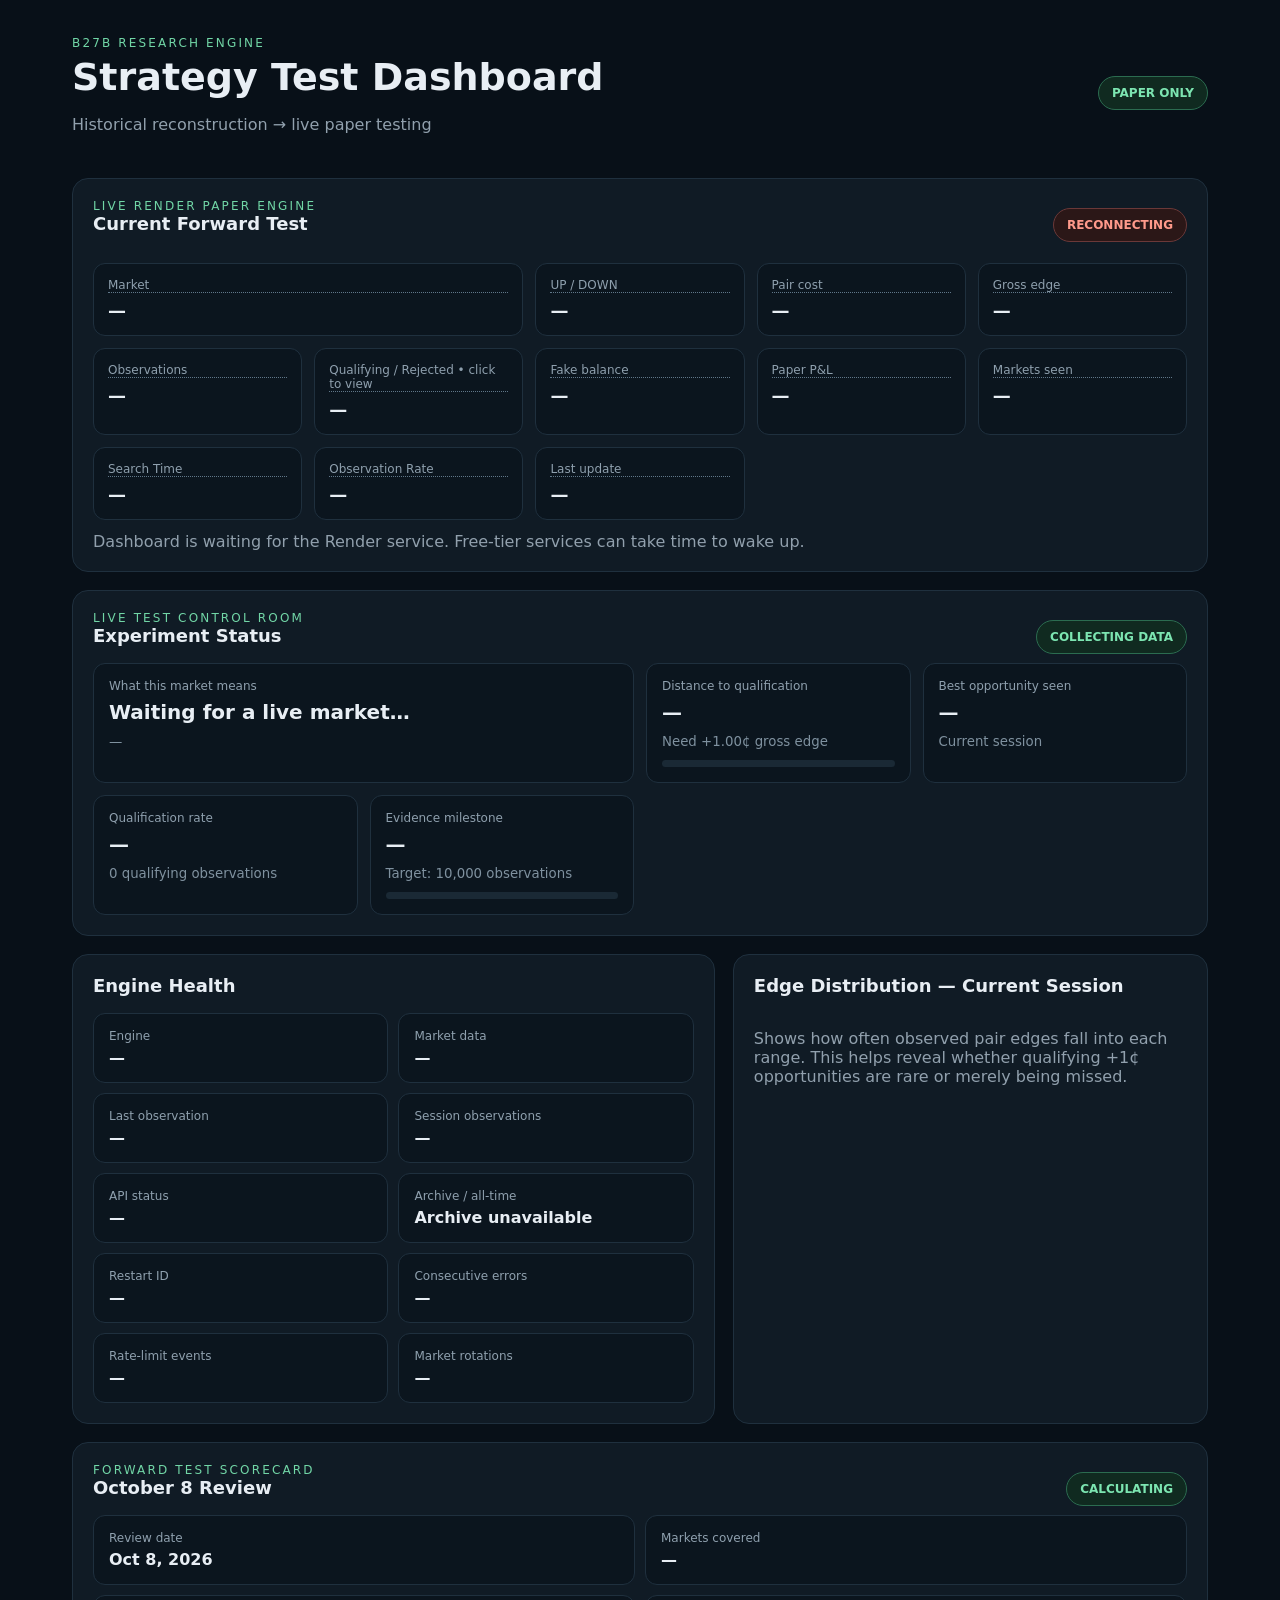
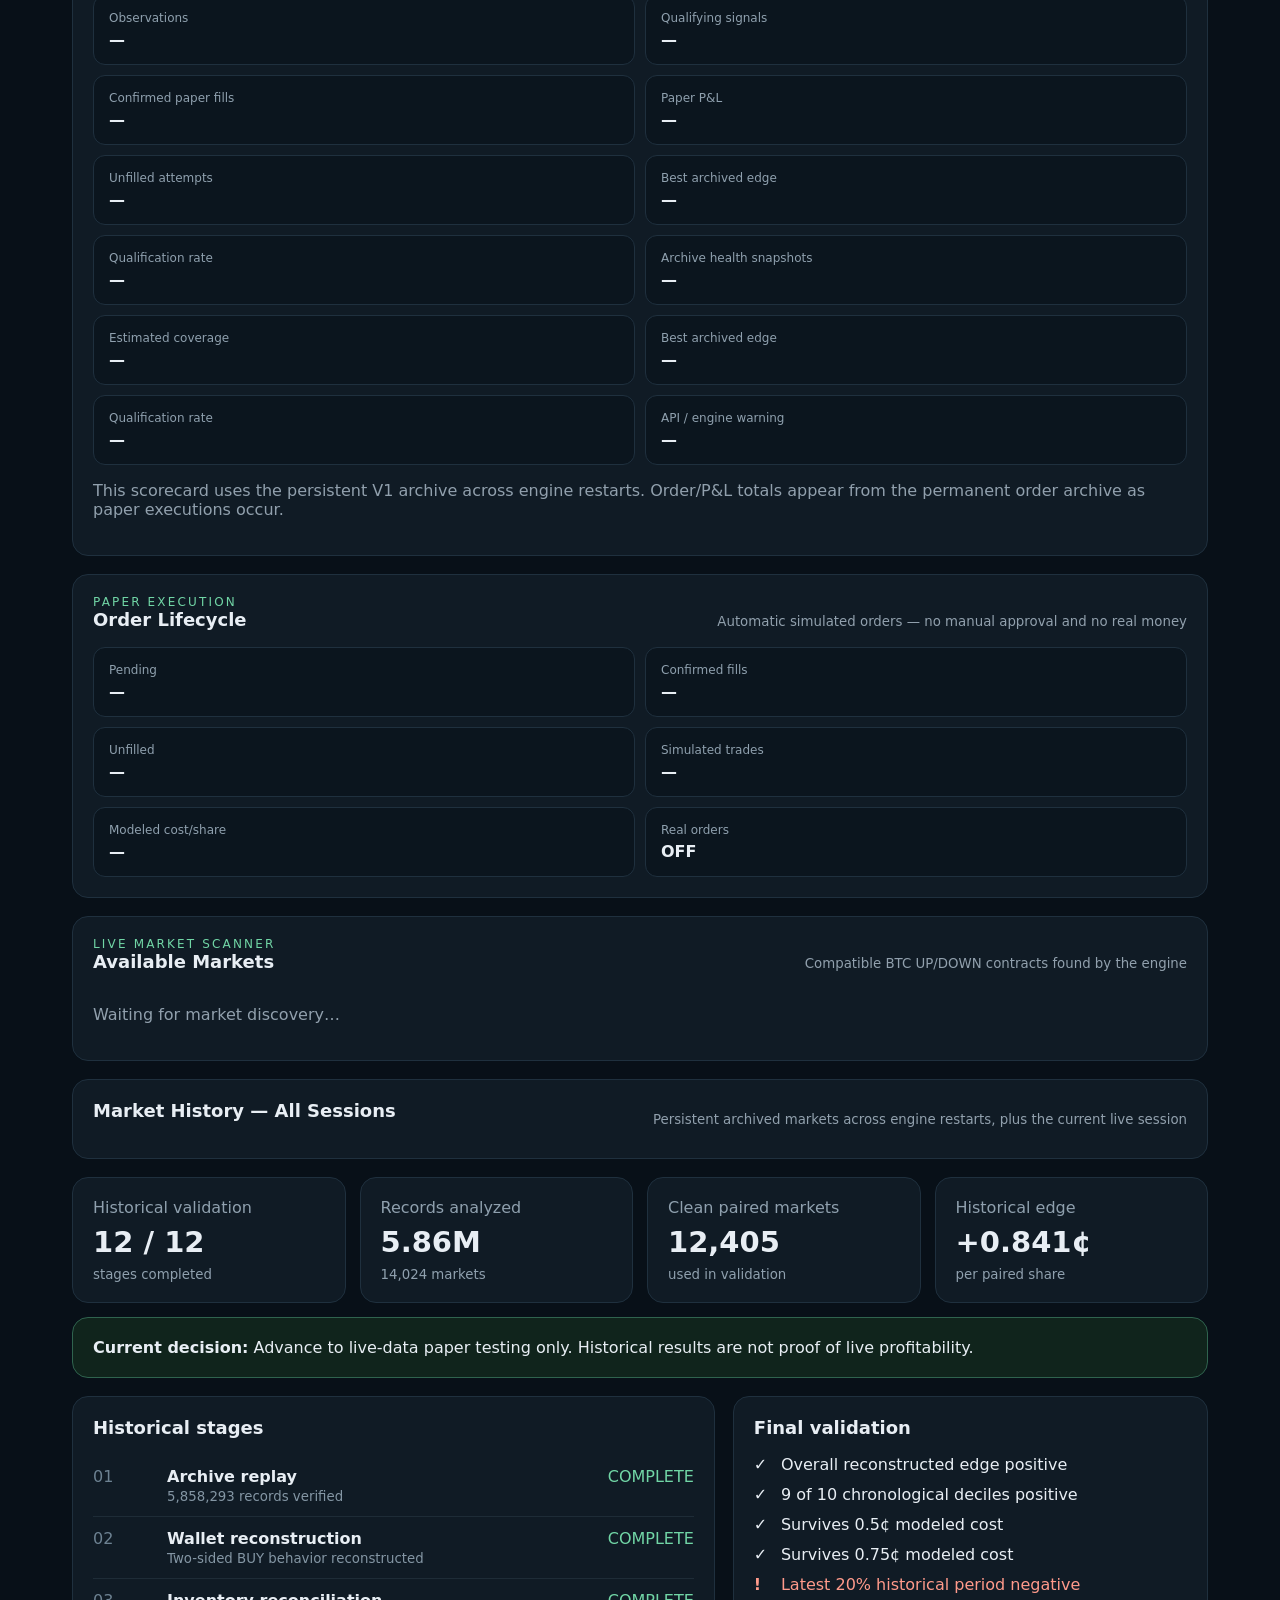
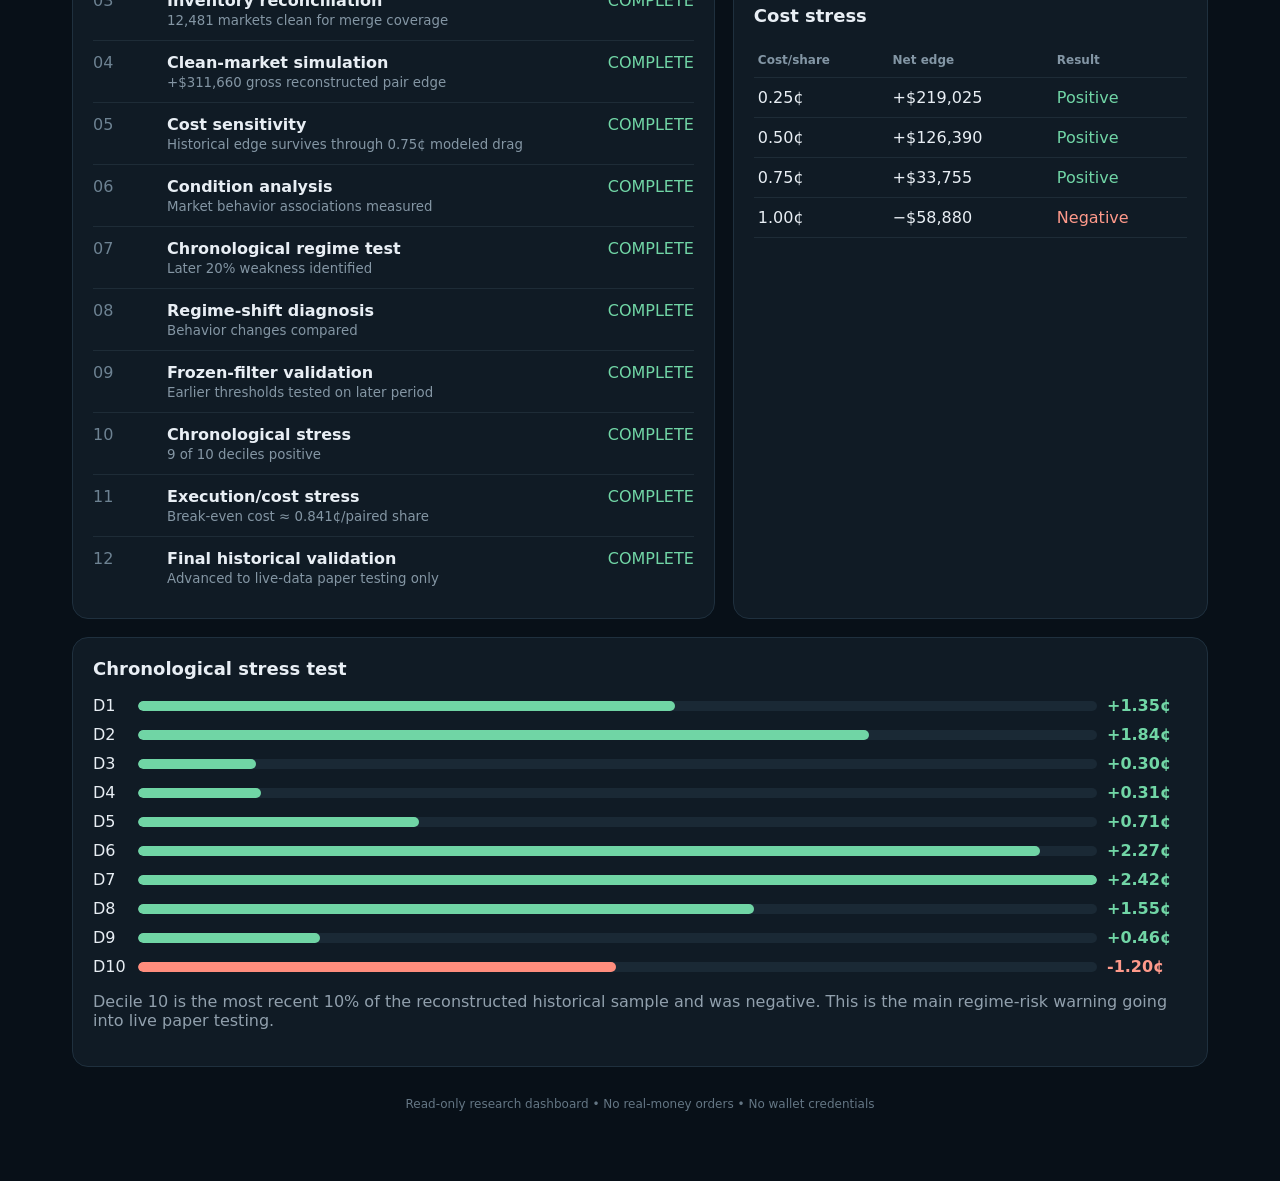
==== dashboard/index.html @ 8a28d9fd "Show persistent V1 review metrics" ====
<!doctype html><html><head><meta charset="utf-8"><meta name="viewport" content="width=device-width,initial-scale=1"><title>B27B Test Dashboard</title><link rel="stylesheet" href="style.css?v=20261001-0415"></head><body><main><header><div><div class="eyebrow">B27B RESEARCH ENGINE</div><h1>Strategy Test Dashboard</h1><p>Historical reconstruction → live paper testing</p></div><div class="pill">PAPER ONLY</div></header><section class="card live"><div class="livehead"><div><div class="eyebrow">LIVE RENDER PAPER ENGINE</div><h2>Current Forward Test</h2></div><div id="liveStatus" class="pill">CONNECTING</div></div><div class="livegrid"><div><span class="tiplabel" data-tip="The specific Bitcoin UP/DOWN prediction market the engine is testing right now.">Market</span><strong id="market">—</strong></div><div><span class="tiplabel" data-tip="The current quoted prices for the UP and DOWN sides. Together they help us measure whether buying both sides could offer an edge.">UP / DOWN</span><strong id="quotes">—</strong></div><div><span class="tiplabel" data-tip="What one UP share plus one DOWN share would cost at the observed quotes. A cost below $1.00 can indicate gross paired value before fees and execution costs.">Pair cost</span><strong id="pair">—</strong></div><div><span class="tiplabel" data-tip="The theoretical amount left between the observed pair cost and $1.00 before fees, slippage, fill risk, rebates, and other trading costs.">Gross edge</span><strong id="edge">—</strong></div><div><span class="tiplabel" data-tip="How many market snapshots the engine has evaluated during the current running session.">Observations</span><strong id="obs">—</strong></div><div class="clickmetric" id="decisionButton" tabindex="0"><span class="tiplabel" data-tip="Qualifying means the observed gross pair edge met our current +1¢ threshold. Rejected means it did not. Click here to inspect individual decisions.">Qualifying / Rejected • click to view</span><strong id="decisions">—</strong></div><div><span class="tiplabel" data-tip="The simulated cash available to the paper-trading engine. This is not real money.">Fake balance</span><strong id="cash">—</strong></div><div><span class="tiplabel" data-tip="Simulated realized profit or loss from paper trades. This uses the current two-step paper execution model and modeled costs. It is simulated money, not real trading profit.">Paper P&L</span><strong id="pnl">—</strong></div><div><span class="tiplabel" data-tip="How many different BTC UP/DOWN markets the current engine session has observed.">Markets seen</span><strong id="marketsSeen">—</strong></div><div><span class="tiplabel" data-tip="How long the current Render paper-engine session has been continuously searching markets. This resets if the service restarts.">Search Time</span><strong id="runtime">—</strong></div><div><span class="tiplabel" data-tip="The actual average number of market observations collected per minute during the current engine session.">Observation Rate</span><strong id="rate">—</strong></div><div><span class="tiplabel" data-tip="The most recent time the dashboard received a market observation from the Render engine.">Last update</span><strong id="updated">—</strong></div></div><div id="liveNote" class="muted">Connecting to live paper observer…</div><div id="decisionPanel" class="decisionpanel" hidden><div class="panelhead"><h2>Observation Decisions</h2><button id="closeDecisions">Close</button></div><div class="tabs"><button data-filter="all" class="active">All</button><button data-filter="qualifying">Qualifying</button><button data-filter="rejected">Rejected</button></div><div id="decisionRows"></div></div></section><section class="card controlroom">
<div class="livehead"><div><div class="eyebrow">LIVE TEST CONTROL ROOM</div><h2>Experiment Status</h2></div><div id="experimentState" class="pill">COLLECTING DATA</div></div>
<div class="controlgrid">
<div class="wide"><span>What this market means</span><strong id="marketMeaning">Waiting for a live market…</strong><small id="marketSlug">—</small></div>
<div><span>Distance to qualification</span><strong id="distance">—</strong><small id="distanceDetail">Need +1.00¢ gross edge</small><div class="meter"><i id="distanceBar"></i></div></div>
<div><span>Best opportunity seen</span><strong id="bestOpportunity">—</strong><small id="bestOpportunityDetail">Current session</small></div>
<div><span>Qualification rate</span><strong id="qualRate">—</strong><small id="qualRateDetail">0 qualifying observations</small></div>
<div><span>Evidence milestone</span><strong id="milestone">—</strong><small id="milestoneDetail">Target: 10,000 observations</small><div class="meter"><i id="milestoneBar"></i></div></div>
</div></section>
<div class="grid controlsplit"><section class="card"><h2>Engine Health</h2><div class="healthgrid"><p><span>Engine</span><b id="healthEngine">—</b></p><p><span>Market data</span><b id="healthData">—</b></p><p><span>Last observation</span><b id="healthLast">—</b></p><p><span>Session observations</span><b id="sessionObs">—</b></p><p><span>API status</span><b id="healthApi">—</b></p><p><span>Archive / all-time</span><b id="archiveHealth">Session data</b></p><p><span>Restart ID</span><b id="healthRestart">—</b></p><p><span>Consecutive errors</span><b id="healthErrors">—</b></p><p><span>Rate-limit events</span><b id="healthRateLimits">—</b></p><p><span>Market rotations</span><b id="healthRotations">—</b></p></div></section>
<section class="card"><h2>Edge Distribution — Current Session</h2><div id="edgeDistribution" class="edgebins"></div><p class="muted">Shows how often observed pair edges fall into each range. This helps reveal whether qualifying +1¢ opportunities are rare or merely being missed.</p></section></div>
<section class="card"><div class="livehead"><div><div class="eyebrow">FORWARD TEST SCORECARD</div><h2>October 8 Review</h2></div><div id="reviewCountdown" class="pill">CALCULATING</div></div><div class="healthgrid"><p><span>Review date</span><b>Oct 8, 2026</b></p><p><span>Markets covered</span><b id="reviewMarkets">—</b></p><p><span>Observations</span><b id="reviewObs">—</b></p><p><span>Qualifying signals</span><b id="reviewSignals">—</b></p><p><span>Confirmed paper fills</span><b id="reviewFills">—</b></p><p><span>Paper P&amp;L</span><b id="reviewPnl">—</b></p><p><span>Unfilled attempts</span><b id="reviewUnfilled">—</b></p><p><span>Best archived edge</span><b id="reviewBestEdge">—</b></p><p><span>Qualification rate</span><b id="reviewQualRate">—</b></p><p><span>Archive health snapshots</span><b id="reviewHealthSnapshots">—</b></p><p><span>Estimated coverage</span><b id="reviewCoverage">—</b></p><p><span>Best archived edge</span><b id="reviewBestEdge">—</b></p><p><span>Qualification rate</span><b id="reviewQualRate">—</b></p><p><span>API / engine warning</span><b id="reviewHealth">—</b></p></div><p class="muted">This scorecard uses the persistent V1 archive across engine restarts. Order/P&L totals appear from the permanent order archive as paper executions occur.</p></section><section class="card"><div class="livehead"><div><div class="eyebrow">PAPER EXECUTION</div><h2>Order Lifecycle</h2></div><small class="muted">Automatic simulated orders — no manual approval and no real money</small></div><div class="healthgrid"><p><span>Pending</span><b id="pendingOrders">—</b></p><p><span>Confirmed fills</span><b id="confirmedOrders">—</b></p><p><span>Unfilled</span><b id="unfilledOrders">—</b></p><p><span>Simulated trades</span><b id="simTrades">—</b></p><p><span>Modeled cost/share</span><b id="modeledCost">—</b></p><p><span>Real orders</span><b id="realOrderState">OFF</b></p></div></section><section class="card"><div class="livehead"><div><div class="eyebrow">LIVE MARKET SCANNER</div><h2>Available Markets</h2></div><small class="muted">Compatible BTC UP/DOWN contracts found by the engine</small></div><div id="availableMarkets"><p class="muted">Waiting for market discovery…</p></div></section><section class="card"><div class="livehead"><h2>Market History — All Sessions</h2><small class="muted">Persistent archived markets across engine restarts, plus the current live session</small></div><div id="marketHistory"></div></section><section class="hero"><div><span>Historical validation</span><strong>12 / 12</strong><small>stages completed</small></div><div><span>Records analyzed</span><strong>5.86M</strong><small>14,024 markets</small></div><div><span>Clean paired markets</span><strong>12,405</strong><small>used in validation</small></div><div><span>Historical edge</span><strong>+0.841¢</strong><small>per paired share</small></div></section><section class="notice"><b>Current decision:</b> Advance to live-data paper testing only. Historical results are not proof of live profitability.</section><div class="grid"><section class="card"><h2>Historical stages</h2><div id="stages"></div></section><section class="card"><h2>Final validation</h2><div class="checks"><p><b>✓</b> Overall reconstructed edge positive</p><p><b>✓</b> 9 of 10 chronological deciles positive</p><p><b>✓</b> Survives 0.5¢ modeled cost</p><p><b>✓</b> Survives 0.75¢ modeled cost</p><p class="warn"><b>!</b> Latest 20% historical period negative</p></div><h2>Cost stress</h2><table><tr><th>Cost/share</th><th>Net edge</th><th>Result</th></tr><tr><td>0.25¢</td><td>+$219,025</td><td class="good">Positive</td></tr><tr><td>0.50¢</td><td>+$126,390</td><td class="good">Positive</td></tr><tr><td>0.75¢</td><td>+$33,755</td><td class="good">Positive</td></tr><tr><td>1.00¢</td><td>−$58,880</td><td class="bad">Negative</td></tr></table></section></div><section class="card"><h2>Chronological stress test</h2><div id="bars"></div><p class="muted">Decile 10 is the most recent 10% of the reconstructed historical sample and was negative. This is the main regime-risk warning going into live paper testing.</p></section><footer>Read-only research dashboard • No real-money orders • No wallet credentials</footer></main><script src="app.js?v=20261001-persist-safe1"></script></body></html>
---- dashboard/style.css ----
*{box-sizing:border-box}body{margin:0;background:#081018;color:#e8eef4;font-family:Inter,ui-sans-serif,system-ui,-apple-system,sans-serif}main{max-width:1180px;margin:auto;padding:36px 22px 70px}header{display:flex;justify-content:space-between;align-items:center;margin-bottom:28px}h1{font-size:38px;margin:5px 0}header p,.muted{color:#91a0ad}.eyebrow{font-size:12px;letter-spacing:.18em;color:#71d6a6}.pill{border:1px solid #2b6c50;background:#102a20;color:#7ce5b1;padding:9px 13px;border-radius:99px;font-size:12px;font-weight:700}.hero{display:grid;grid-template-columns:repeat(4,1fr);gap:14px}.hero div,.card,.notice{background:#101b25;border:1px solid #1f303e;border-radius:16px;padding:20px}.hero span,.hero small{display:block;color:#8fa0ae}.hero strong{display:block;font-size:29px;margin:8px 0}.notice{margin:14px 0 18px;border-color:#2f634e;background:#10241c}.grid{display:grid;grid-template-columns:1.15fr .85fr;gap:18px}.card{margin-bottom:18px}h2{font-size:18px;margin:0 0 17px}.stage{display:grid;grid-template-columns:62px 1fr auto;gap:12px;padding:12px 0;border-bottom:1px solid #1e2c37}.stage:last-child{border:0}.stage .n{color:#6d8292}.stage small{display:block;color:#8496a4;margin-top:3px}.done,.good{color:#71d6a6}.bad,.warn{color:#ff9a8b}.checks p{margin:11px 0}.checks b{display:inline-block;width:22px}table{width:100%;border-collapse:collapse}td,th{text-align:left;padding:10px 4px;border-bottom:1px solid #1e2c37}th{color:#8396a5;font-size:12px}.barrow{display:grid;grid-template-columns:35px 1fr 80px;align-items:center;gap:10px;margin:10px 0}.track{height:10px;background:#1a2935;border-radius:20px;overflow:hidden}.fill{height:100%;background:#70d5a5;border-radius:20px}.fill.neg{background:#ff8d7d}footer{text-align:center;color:#647684;font-size:12px;padding-top:12px}@media(max-width:800px){.hero{grid-template-columns:1fr 1fr}.grid{grid-template-columns:1fr}h1{font-size:29px}}
.live{margin-bottom:18px}.livehead{display:flex;justify-content:space-between;align-items:center}.livegrid{display:grid;grid-template-columns:repeat(5,1fr);gap:12px;margin:12px 0}.livegrid div{background:#0b151e;border:1px solid #1f303e;border-radius:12px;padding:14px}.livegrid span{display:block;color:#8fa0ae;font-size:12px}.livegrid strong{display:block;margin-top:7px;font-size:18px;word-break:break-word}.livegrid div:first-child{grid-column:span 2}.live .pill.off{border-color:#6a3838;background:#2b1717;color:#ff9a8b}@media(max-width:900px){.livegrid{grid-template-columns:1fr 1fr}.livegrid div:first-child{grid-column:span 2}}
.clickmetric{cursor:pointer}.clickmetric:hover{border-color:#71d6a6}.decisionpanel{margin-top:18px;border-top:1px solid #1f303e;padding-top:18px}.panelhead{display:flex;justify-content:space-between;align-items:center}.panelhead button,.tabs button{background:#14232f;color:#dbe6ee;border:1px solid #2a3d4c;border-radius:8px;padding:8px 12px;cursor:pointer}.tabs{display:flex;gap:8px;margin-bottom:12px}.tabs button.active{border-color:#71d6a6;color:#71d6a6}.decisionrow{display:grid;grid-template-columns:90px 1.4fr repeat(5,.7fr) 1.4fr;gap:8px;padding:10px 4px;border-bottom:1px solid #1e2c37;font-size:12px;align-items:center}.decisionrow .q{color:#71d6a6}.decisionrow .r{color:#ff9a8b}@media(max-width:900px){.decisionrow{grid-template-columns:1fr 1fr}.decisionrow .slug{grid-column:span 2}}
.tiplabel{position:relative;cursor:help;border-bottom:1px dotted #607789}.tipbox{position:fixed;z-index:9999;max-width:320px;background:#071018;border:1px solid #365064;border-radius:10px;padding:11px 13px;color:#e8eef4;font-size:12px;line-height:1.45;box-shadow:0 12px 35px rgba(0,0,0,.4);pointer-events:none}.tipbox b{color:#71d6a6;display:block;margin-bottom:4px}.controlgrid{display:grid;grid-template-columns:repeat(4,1fr);gap:12px}.controlgrid>div,.healthgrid p{background:#0b151e;border:1px solid #1f303e;border-radius:12px;padding:15px}.controlgrid .wide{grid-column:span 2}.controlgrid span,.healthgrid span{display:block;color:#8fa0ae;font-size:12px}.controlgrid strong{display:block;font-size:20px;margin:7px 0}.controlgrid small{color:#7f919f}.meter{height:7px;background:#1a2935;border-radius:20px;overflow:hidden;margin-top:10px}.meter i{display:block;height:100%;width:0;background:#70d5a5;border-radius:20px}.healthgrid{display:grid;grid-template-columns:1fr 1fr;gap:10px}.healthgrid p{margin:0}.healthgrid b{display:block;margin-top:5px}.edgebins{display:grid;gap:8px}.edgebin{display:grid;grid-template-columns:85px 1fr 42px;gap:8px;align-items:center;font-size:12px}.edgebar{height:9px;background:#1a2935;border-radius:20px;overflow:hidden}.edgebar i{display:block;height:100%;background:#70d5a5;border-radius:20px}.historyrow{display:grid;grid-template-columns:1.5fr .65fr .65fr .65fr;gap:10px;padding:11px 4px;border-bottom:1px solid #1e2c37}.decisionwhy{line-height:1.35;color:#b7c5cf}@media(max-width:900px){.controlgrid{grid-template-columns:1fr 1fr}.controlgrid .wide{grid-column:span 2}.historyrow{grid-template-columns:1fr 1fr}}
.historysession{border-top:1px solid rgba(255,255,255,.08)}.historysession summary{cursor:pointer;list-style:none}.historysession summary::-webkit-details-marker{display:none}.historysession[open] summary{background:rgba(255,255,255,.025)}.sessiondetail{display:grid;grid-template-columns:repeat(auto-fit,minmax(150px,1fr));gap:10px;padding:12px 16px 16px;font-size:.82rem;color:#aeb7c4}.sessiondetail span{padding:8px 10px;border:1px solid rgba(255,255,255,.07);border-radius:8px}
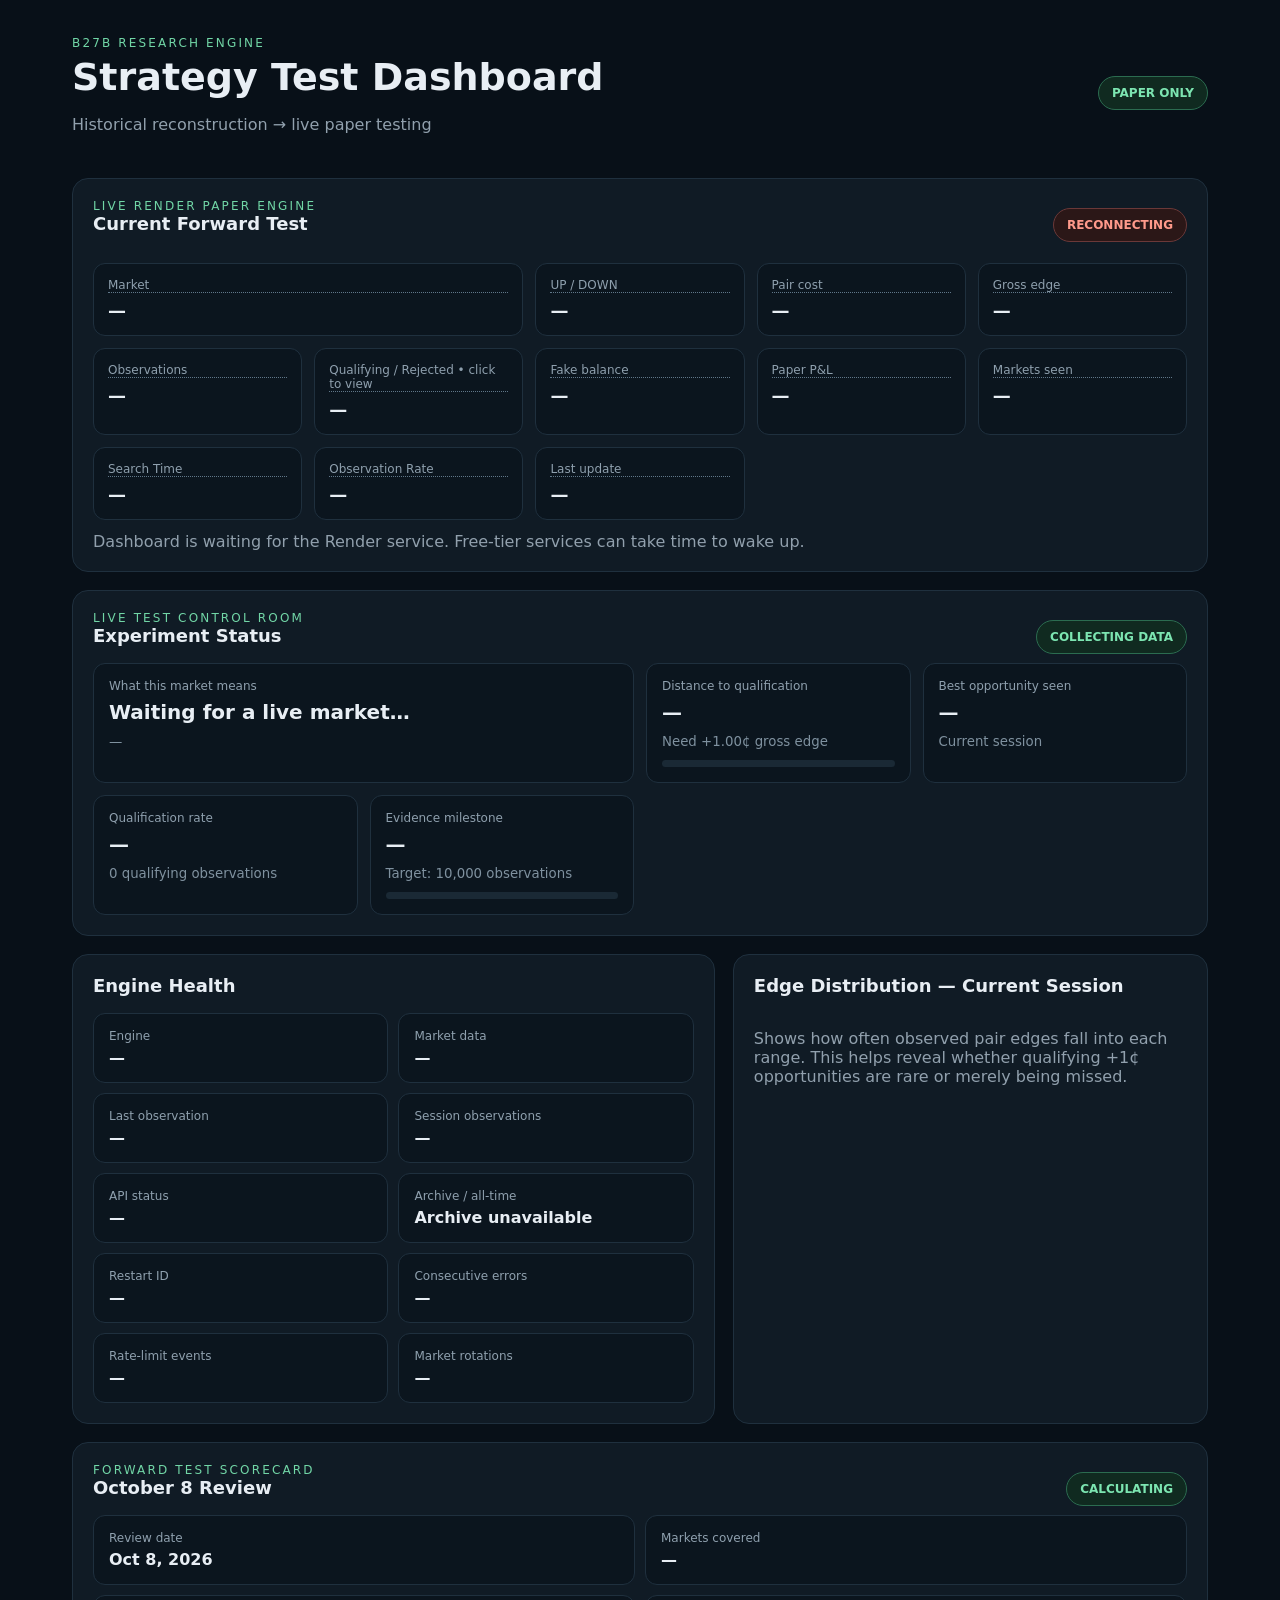
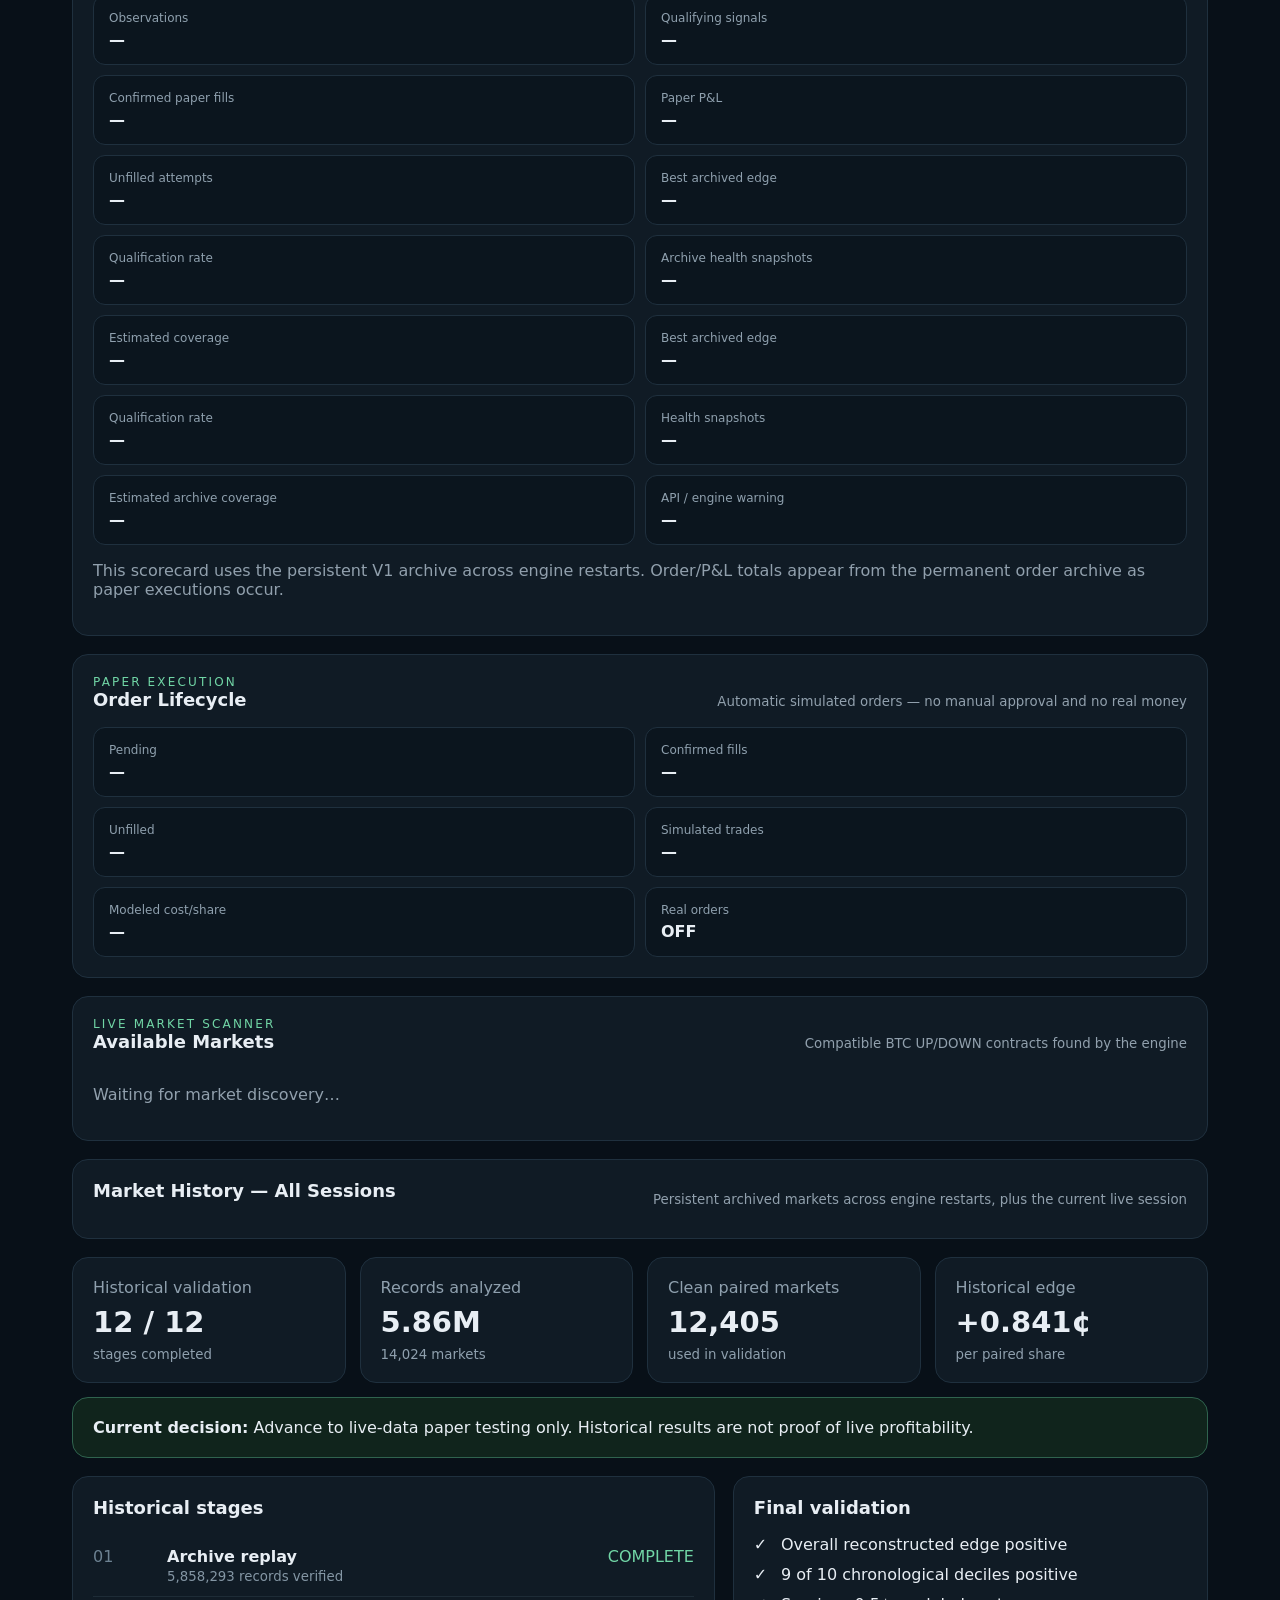
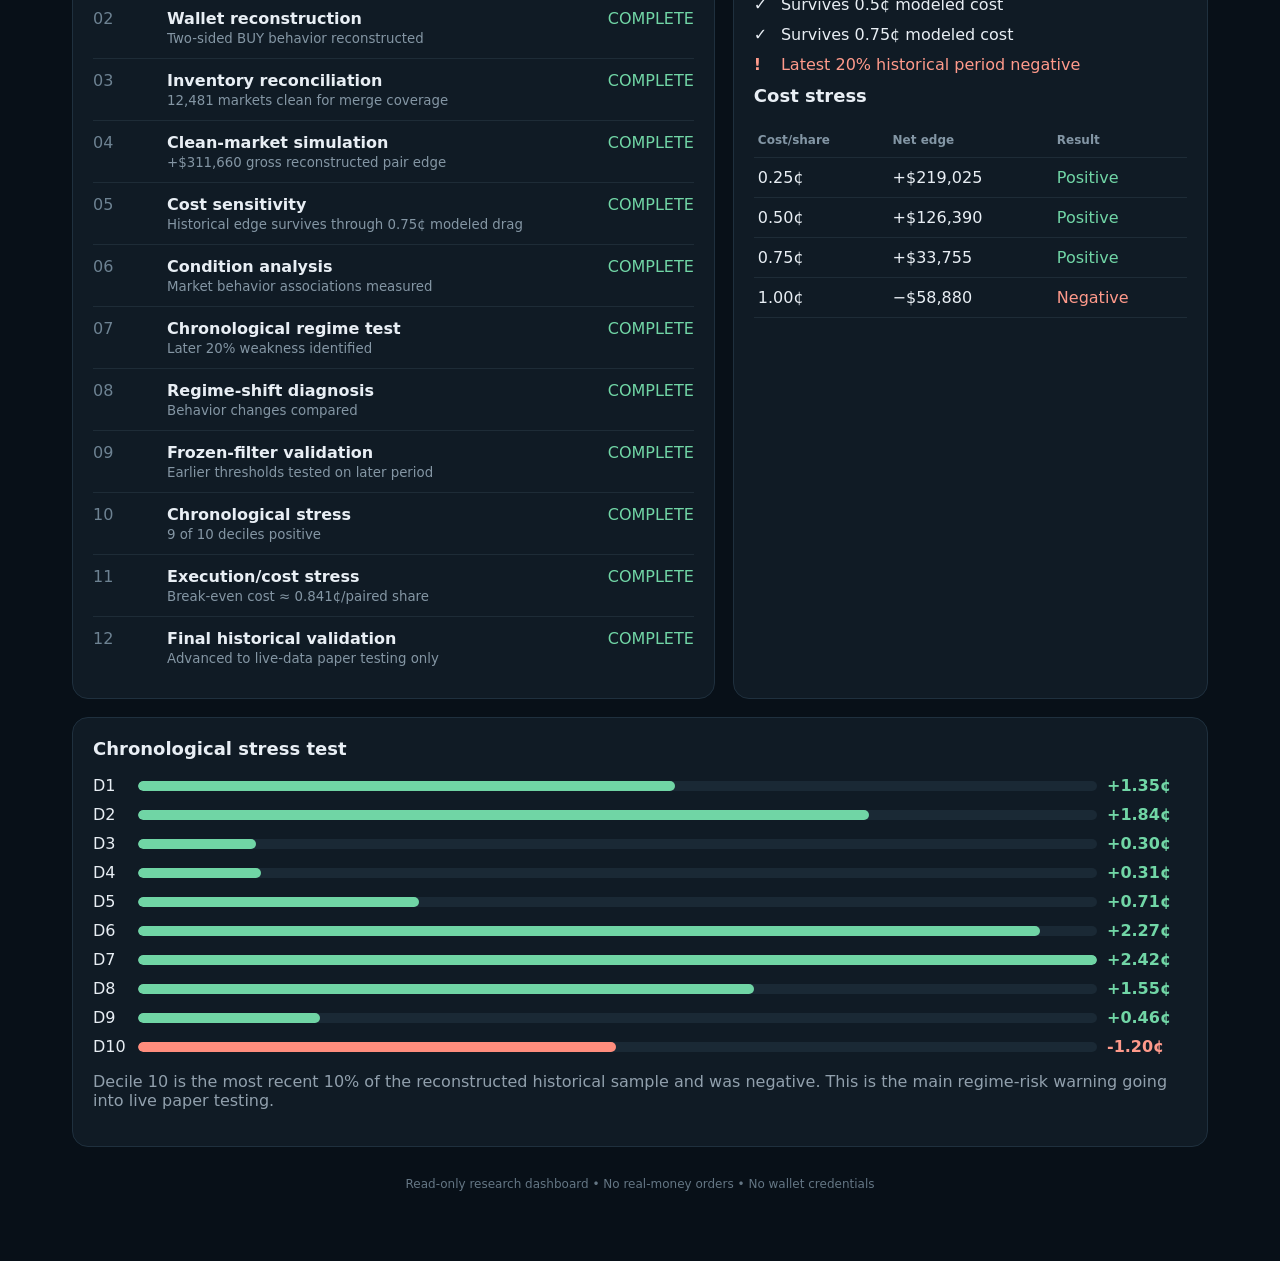
==== commit f1fe6c5b: "Expose persistent health coverage on dashboard" ====
--- a/dashboard/index.html
+++ b/dashboard/index.html
@@ -9,4 +9,4 @@
 </div></section>
 <div class="grid controlsplit"><section class="card"><h2>Engine Health</h2><div class="healthgrid"><p><span>Engine</span><b id="healthEngine">—</b></p><p><span>Market data</span><b id="healthData">—</b></p><p><span>Last observation</span><b id="healthLast">—</b></p><p><span>Session observations</span><b id="sessionObs">—</b></p><p><span>API status</span><b id="healthApi">—</b></p><p><span>Archive / all-time</span><b id="archiveHealth">Session data</b></p><p><span>Restart ID</span><b id="healthRestart">—</b></p><p><span>Consecutive errors</span><b id="healthErrors">—</b></p><p><span>Rate-limit events</span><b id="healthRateLimits">—</b></p><p><span>Market rotations</span><b id="healthRotations">—</b></p></div></section>
 <section class="card"><h2>Edge Distribution — Current Session</h2><div id="edgeDistribution" class="edgebins"></div><p class="muted">Shows how often observed pair edges fall into each range. This helps reveal whether qualifying +1¢ opportunities are rare or merely being missed.</p></section></div>
-<section class="card"><div class="livehead"><div><div class="eyebrow">FORWARD TEST SCORECARD</div><h2>October 8 Review</h2></div><div id="reviewCountdown" class="pill">CALCULATING</div></div><div class="healthgrid"><p><span>Review date</span><b>Oct 8, 2026</b></p><p><span>Markets covered</span><b id="reviewMarkets">—</b></p><p><span>Observations</span><b id="reviewObs">—</b></p><p><span>Qualifying signals</span><b id="reviewSignals">—</b></p><p><span>Confirmed paper fills</span><b id="reviewFills">—</b></p><p><span>Paper P&amp;L</span><b id="reviewPnl">—</b></p><p><span>Unfilled attempts</span><b id="reviewUnfilled">—</b></p><p><span>Best archived edge</span><b id="reviewBestEdge">—</b></p><p><span>Qualification rate</span><b id="reviewQualRate">—</b></p><p><span>Archive health snapshots</span><b id="reviewHealthSnapshots">—</b></p><p><span>Estimated coverage</span><b id="reviewCoverage">—</b></p><p><span>Best archived edge</span><b id="reviewBestEdge">—</b></p><p><span>Qualification rate</span><b id="reviewQualRate">—</b></p><p><span>API / engine warning</span><b id="reviewHealth">—</b></p></div><p class="muted">This scorecard uses the persistent V1 archive across engine restarts. Order/P&L totals appear from the permanent order archive as paper executions occur.</p></section><section class="card"><div class="livehead"><div><div class="eyebrow">PAPER EXECUTION</div><h2>Order Lifecycle</h2></div><small class="muted">Automatic simulated orders — no manual approval and no real money</small></div><div class="healthgrid"><p><span>Pending</span><b id="pendingOrders">—</b></p><p><span>Confirmed fills</span><b id="confirmedOrders">—</b></p><p><span>Unfilled</span><b id="unfilledOrders">—</b></p><p><span>Simulated trades</span><b id="simTrades">—</b></p><p><span>Modeled cost/share</span><b id="modeledCost">—</b></p><p><span>Real orders</span><b id="realOrderState">OFF</b></p></div></section><section class="card"><div class="livehead"><div><div class="eyebrow">LIVE MARKET SCANNER</div><h2>Available Markets</h2></div><small class="muted">Compatible BTC UP/DOWN contracts found by the engine</small></div><div id="availableMarkets"><p class="muted">Waiting for market discovery…</p></div></section><section class="card"><div class="livehead"><h2>Market History — All Sessions</h2><small class="muted">Persistent archived markets across engine restarts, plus the current live session</small></div><div id="marketHistory"></div></section><section class="hero"><div><span>Historical validation</span><strong>12 / 12</strong><small>stages completed</small></div><div><span>Records analyzed</span><strong>5.86M</strong><small>14,024 markets</small></div><div><span>Clean paired markets</span><strong>12,405</strong><small>used in validation</small></div><div><span>Historical edge</span><strong>+0.841¢</strong><small>per paired share</small></div></section><section class="notice"><b>Current decision:</b> Advance to live-data paper testing only. Historical results are not proof of live profitability.</section><div class="grid"><section class="card"><h2>Historical stages</h2><div id="stages"></div></section><section class="card"><h2>Final validation</h2><div class="checks"><p><b>✓</b> Overall reconstructed edge positive</p><p><b>✓</b> 9 of 10 chronological deciles positive</p><p><b>✓</b> Survives 0.5¢ modeled cost</p><p><b>✓</b> Survives 0.75¢ modeled cost</p><p class="warn"><b>!</b> Latest 20% historical period negative</p></div><h2>Cost stress</h2><table><tr><th>Cost/share</th><th>Net edge</th><th>Result</th></tr><tr><td>0.25¢</td><td>+$219,025</td><td class="good">Positive</td></tr><tr><td>0.50¢</td><td>+$126,390</td><td class="good">Positive</td></tr><tr><td>0.75¢</td><td>+$33,755</td><td class="good">Positive</td></tr><tr><td>1.00¢</td><td>−$58,880</td><td class="bad">Negative</td></tr></table></section></div><section class="card"><h2>Chronological stress test</h2><div id="bars"></div><p class="muted">Decile 10 is the most recent 10% of the reconstructed historical sample and was negative. This is the main regime-risk warning going into live paper testing.</p></section><footer>Read-only research dashboard • No real-money orders • No wallet credentials</footer></main><script src="app.js?v=20261001-persist-safe1"></script></body></html>+<section class="card"><div class="livehead"><div><div class="eyebrow">FORWARD TEST SCORECARD</div><h2>October 8 Review</h2></div><div id="reviewCountdown" class="pill">CALCULATING</div></div><div class="healthgrid"><p><span>Review date</span><b>Oct 8, 2026</b></p><p><span>Markets covered</span><b id="reviewMarkets">—</b></p><p><span>Observations</span><b id="reviewObs">—</b></p><p><span>Qualifying signals</span><b id="reviewSignals">—</b></p><p><span>Confirmed paper fills</span><b id="reviewFills">—</b></p><p><span>Paper P&amp;L</span><b id="reviewPnl">—</b></p><p><span>Unfilled attempts</span><b id="reviewUnfilled">—</b></p><p><span>Best archived edge</span><b id="reviewBestEdge">—</b></p><p><span>Qualification rate</span><b id="reviewQualRate">—</b></p><p><span>Archive health snapshots</span><b id="reviewHealthSnapshots">—</b></p><p><span>Estimated coverage</span><b id="reviewCoverage">—</b></p><p><span>Best archived edge</span><b id="reviewBestEdge">—</b></p><p><span>Qualification rate</span><b id="reviewQualRate">—</b></p><p><span>Health snapshots</span><b id="reviewHealthSnapshots">—</b></p><p><span>Estimated archive coverage</span><b id="reviewCoverage">—</b></p><p><span>API / engine warning</span><b id="reviewHealth">—</b></p></div><p class="muted">This scorecard uses the persistent V1 archive across engine restarts. Order/P&L totals appear from the permanent order archive as paper executions occur.</p></section><section class="card"><div class="livehead"><div><div class="eyebrow">PAPER EXECUTION</div><h2>Order Lifecycle</h2></div><small class="muted">Automatic simulated orders — no manual approval and no real money</small></div><div class="healthgrid"><p><span>Pending</span><b id="pendingOrders">—</b></p><p><span>Confirmed fills</span><b id="confirmedOrders">—</b></p><p><span>Unfilled</span><b id="unfilledOrders">—</b></p><p><span>Simulated trades</span><b id="simTrades">—</b></p><p><span>Modeled cost/share</span><b id="modeledCost">—</b></p><p><span>Real orders</span><b id="realOrderState">OFF</b></p></div></section><section class="card"><div class="livehead"><div><div class="eyebrow">LIVE MARKET SCANNER</div><h2>Available Markets</h2></div><small class="muted">Compatible BTC UP/DOWN contracts found by the engine</small></div><div id="availableMarkets"><p class="muted">Waiting for market discovery…</p></div></section><section class="card"><div class="livehead"><h2>Market History — All Sessions</h2><small class="muted">Persistent archived markets across engine restarts, plus the current live session</small></div><div id="marketHistory"></div></section><section class="hero"><div><span>Historical validation</span><strong>12 / 12</strong><small>stages completed</small></div><div><span>Records analyzed</span><strong>5.86M</strong><small>14,024 markets</small></div><div><span>Clean paired markets</span><strong>12,405</strong><small>used in validation</small></div><div><span>Historical edge</span><strong>+0.841¢</strong><small>per paired share</small></div></section><section class="notice"><b>Current decision:</b> Advance to live-data paper testing only. Historical results are not proof of live profitability.</section><div class="grid"><section class="card"><h2>Historical stages</h2><div id="stages"></div></section><section class="card"><h2>Final validation</h2><div class="checks"><p><b>✓</b> Overall reconstructed edge positive</p><p><b>✓</b> 9 of 10 chronological deciles positive</p><p><b>✓</b> Survives 0.5¢ modeled cost</p><p><b>✓</b> Survives 0.75¢ modeled cost</p><p class="warn"><b>!</b> Latest 20% historical period negative</p></div><h2>Cost stress</h2><table><tr><th>Cost/share</th><th>Net edge</th><th>Result</th></tr><tr><td>0.25¢</td><td>+$219,025</td><td class="good">Positive</td></tr><tr><td>0.50¢</td><td>+$126,390</td><td class="good">Positive</td></tr><tr><td>0.75¢</td><td>+$33,755</td><td class="good">Positive</td></tr><tr><td>1.00¢</td><td>−$58,880</td><td class="bad">Negative</td></tr></table></section></div><section class="card"><h2>Chronological stress test</h2><div id="bars"></div><p class="muted">Decile 10 is the most recent 10% of the reconstructed historical sample and was negative. This is the main regime-risk warning going into live paper testing.</p></section><footer>Read-only research dashboard • No real-money orders • No wallet credentials</footer></main><script src="app.js?v=20261001-persist-safe2"></script></body></html>
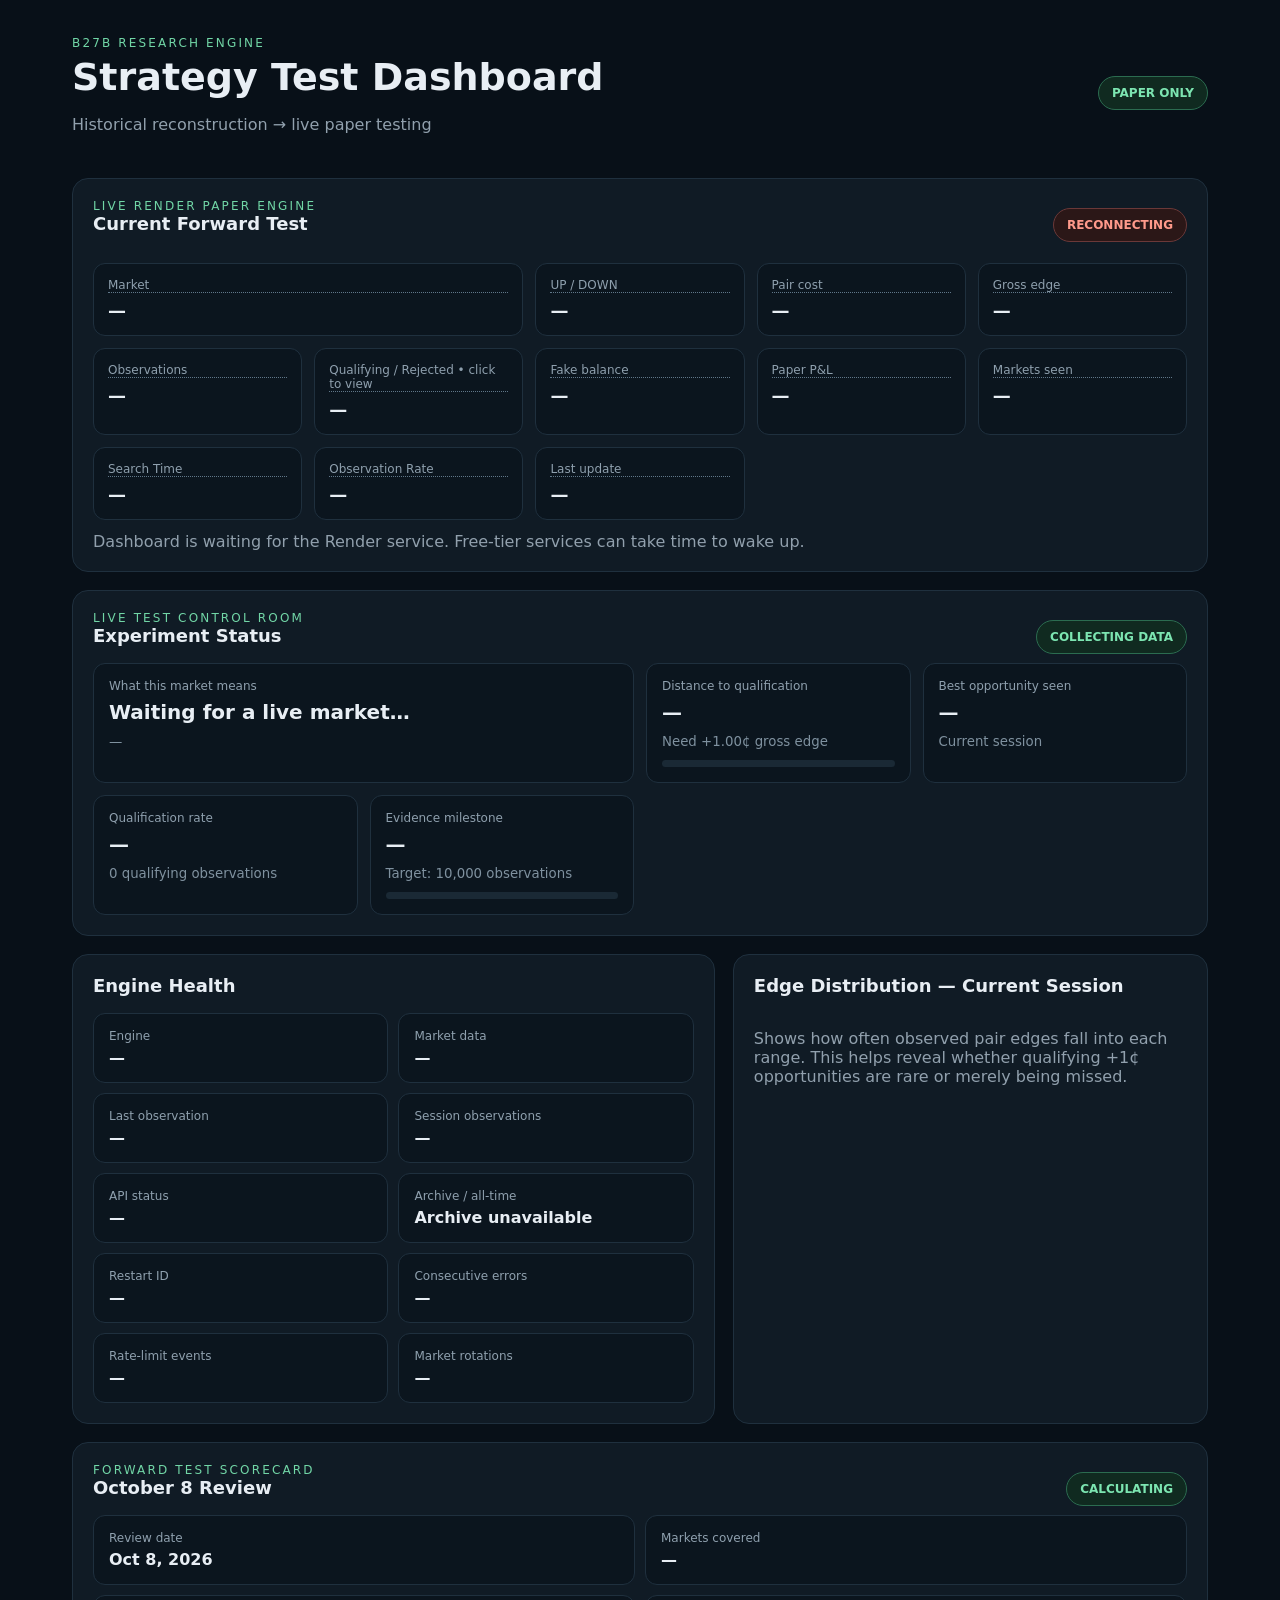
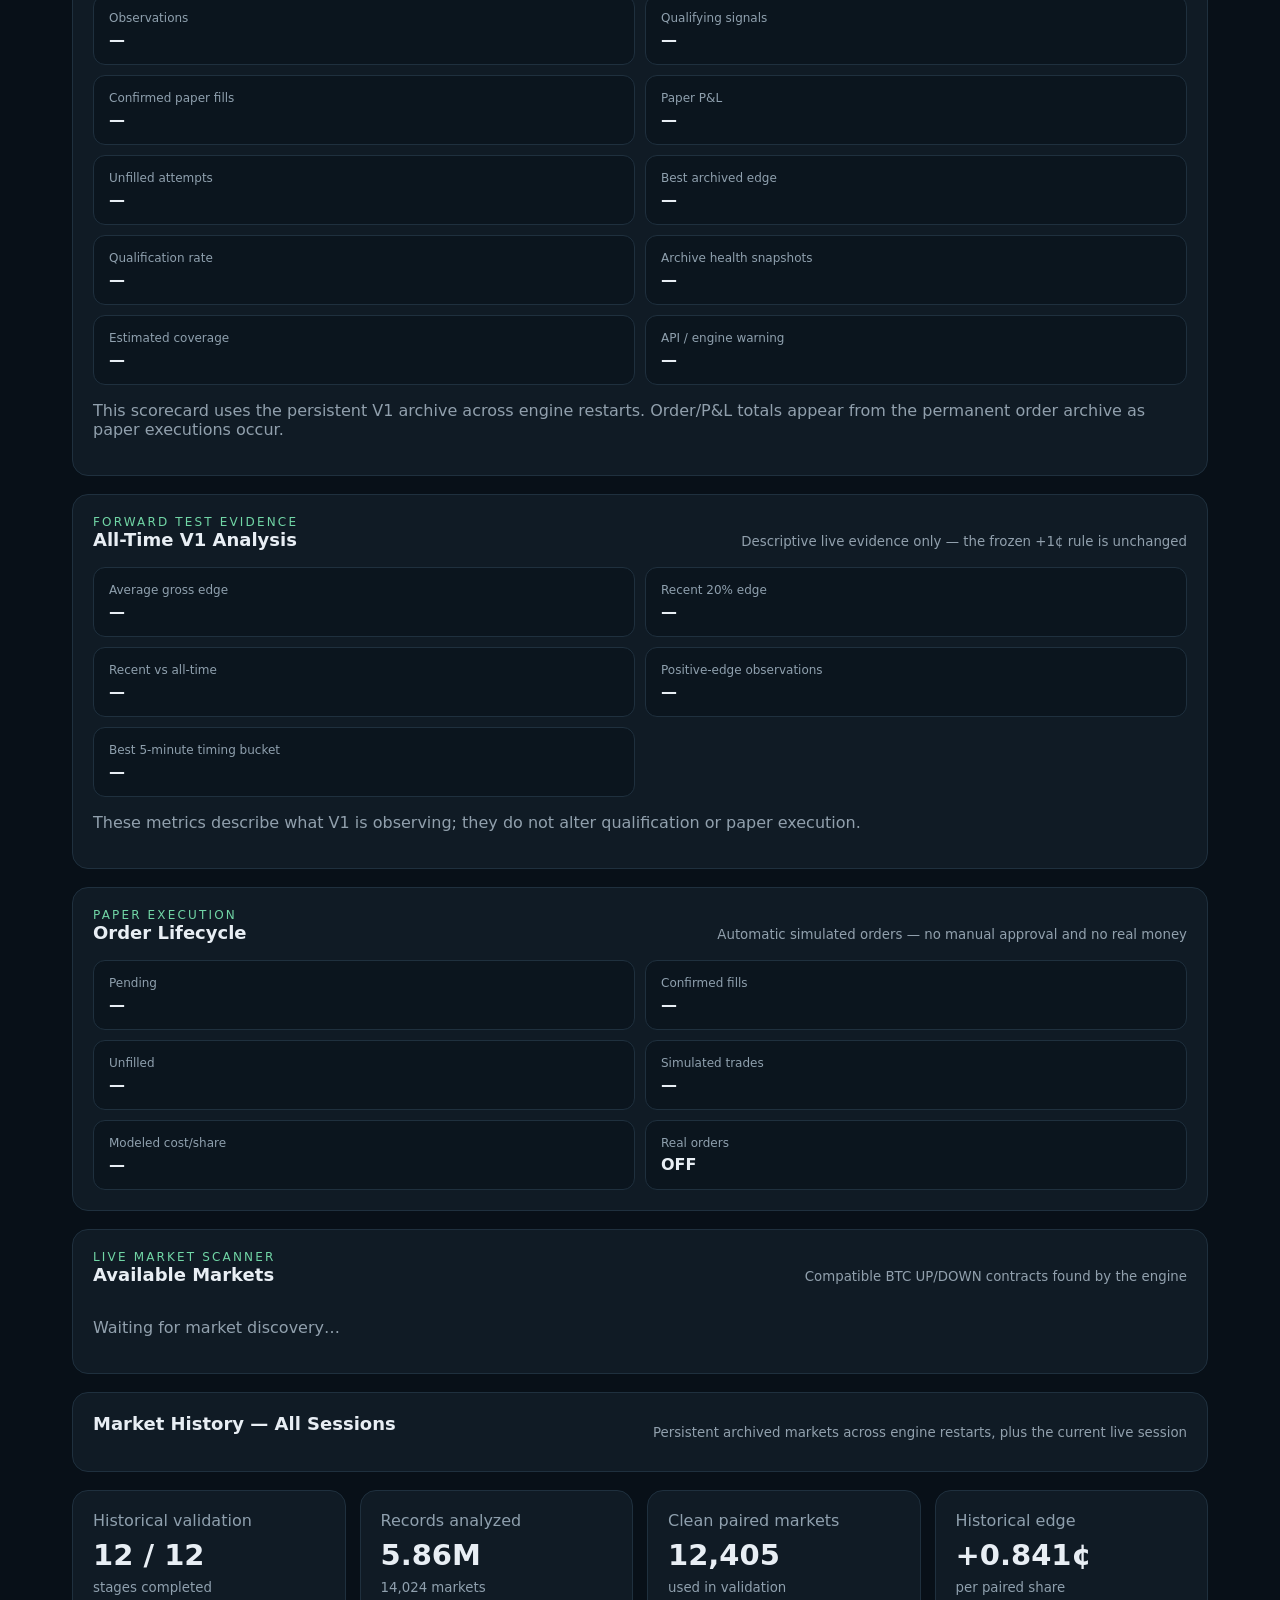
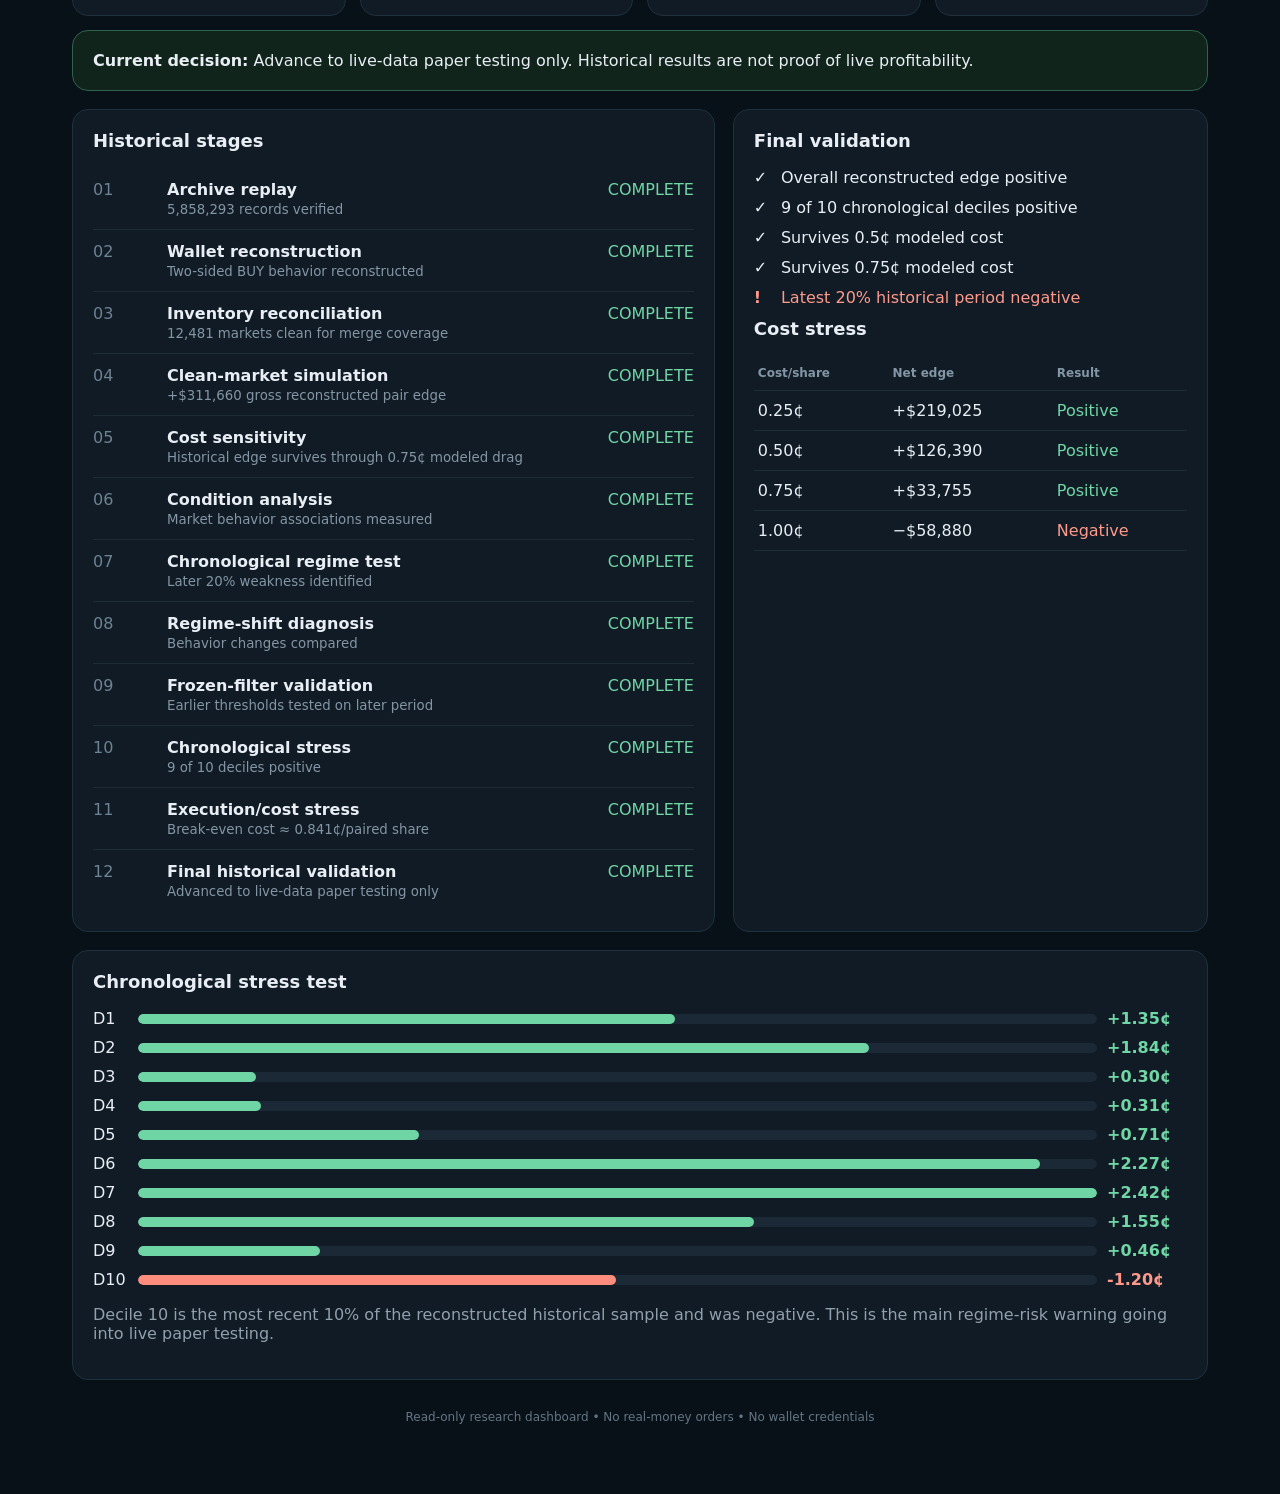
==== commit e8c33a4d: "Add V1 evidence panel and remove duplicate scorecard rows" ====
--- a/dashboard/index.html
+++ b/dashboard/index.html
@@ -9,4 +9,4 @@
 </div></section>
 <div class="grid controlsplit"><section class="card"><h2>Engine Health</h2><div class="healthgrid"><p><span>Engine</span><b id="healthEngine">—</b></p><p><span>Market data</span><b id="healthData">—</b></p><p><span>Last observation</span><b id="healthLast">—</b></p><p><span>Session observations</span><b id="sessionObs">—</b></p><p><span>API status</span><b id="healthApi">—</b></p><p><span>Archive / all-time</span><b id="archiveHealth">Session data</b></p><p><span>Restart ID</span><b id="healthRestart">—</b></p><p><span>Consecutive errors</span><b id="healthErrors">—</b></p><p><span>Rate-limit events</span><b id="healthRateLimits">—</b></p><p><span>Market rotations</span><b id="healthRotations">—</b></p></div></section>
 <section class="card"><h2>Edge Distribution — Current Session</h2><div id="edgeDistribution" class="edgebins"></div><p class="muted">Shows how often observed pair edges fall into each range. This helps reveal whether qualifying +1¢ opportunities are rare or merely being missed.</p></section></div>
-<section class="card"><div class="livehead"><div><div class="eyebrow">FORWARD TEST SCORECARD</div><h2>October 8 Review</h2></div><div id="reviewCountdown" class="pill">CALCULATING</div></div><div class="healthgrid"><p><span>Review date</span><b>Oct 8, 2026</b></p><p><span>Markets covered</span><b id="reviewMarkets">—</b></p><p><span>Observations</span><b id="reviewObs">—</b></p><p><span>Qualifying signals</span><b id="reviewSignals">—</b></p><p><span>Confirmed paper fills</span><b id="reviewFills">—</b></p><p><span>Paper P&amp;L</span><b id="reviewPnl">—</b></p><p><span>Unfilled attempts</span><b id="reviewUnfilled">—</b></p><p><span>Best archived edge</span><b id="reviewBestEdge">—</b></p><p><span>Qualification rate</span><b id="reviewQualRate">—</b></p><p><span>Archive health snapshots</span><b id="reviewHealthSnapshots">—</b></p><p><span>Estimated coverage</span><b id="reviewCoverage">—</b></p><p><span>Best archived edge</span><b id="reviewBestEdge">—</b></p><p><span>Qualification rate</span><b id="reviewQualRate">—</b></p><p><span>Health snapshots</span><b id="reviewHealthSnapshots">—</b></p><p><span>Estimated archive coverage</span><b id="reviewCoverage">—</b></p><p><span>API / engine warning</span><b id="reviewHealth">—</b></p></div><p class="muted">This scorecard uses the persistent V1 archive across engine restarts. Order/P&L totals appear from the permanent order archive as paper executions occur.</p></section><section class="card"><div class="livehead"><div><div class="eyebrow">PAPER EXECUTION</div><h2>Order Lifecycle</h2></div><small class="muted">Automatic simulated orders — no manual approval and no real money</small></div><div class="healthgrid"><p><span>Pending</span><b id="pendingOrders">—</b></p><p><span>Confirmed fills</span><b id="confirmedOrders">—</b></p><p><span>Unfilled</span><b id="unfilledOrders">—</b></p><p><span>Simulated trades</span><b id="simTrades">—</b></p><p><span>Modeled cost/share</span><b id="modeledCost">—</b></p><p><span>Real orders</span><b id="realOrderState">OFF</b></p></div></section><section class="card"><div class="livehead"><div><div class="eyebrow">LIVE MARKET SCANNER</div><h2>Available Markets</h2></div><small class="muted">Compatible BTC UP/DOWN contracts found by the engine</small></div><div id="availableMarkets"><p class="muted">Waiting for market discovery…</p></div></section><section class="card"><div class="livehead"><h2>Market History — All Sessions</h2><small class="muted">Persistent archived markets across engine restarts, plus the current live session</small></div><div id="marketHistory"></div></section><section class="hero"><div><span>Historical validation</span><strong>12 / 12</strong><small>stages completed</small></div><div><span>Records analyzed</span><strong>5.86M</strong><small>14,024 markets</small></div><div><span>Clean paired markets</span><strong>12,405</strong><small>used in validation</small></div><div><span>Historical edge</span><strong>+0.841¢</strong><small>per paired share</small></div></section><section class="notice"><b>Current decision:</b> Advance to live-data paper testing only. Historical results are not proof of live profitability.</section><div class="grid"><section class="card"><h2>Historical stages</h2><div id="stages"></div></section><section class="card"><h2>Final validation</h2><div class="checks"><p><b>✓</b> Overall reconstructed edge positive</p><p><b>✓</b> 9 of 10 chronological deciles positive</p><p><b>✓</b> Survives 0.5¢ modeled cost</p><p><b>✓</b> Survives 0.75¢ modeled cost</p><p class="warn"><b>!</b> Latest 20% historical period negative</p></div><h2>Cost stress</h2><table><tr><th>Cost/share</th><th>Net edge</th><th>Result</th></tr><tr><td>0.25¢</td><td>+$219,025</td><td class="good">Positive</td></tr><tr><td>0.50¢</td><td>+$126,390</td><td class="good">Positive</td></tr><tr><td>0.75¢</td><td>+$33,755</td><td class="good">Positive</td></tr><tr><td>1.00¢</td><td>−$58,880</td><td class="bad">Negative</td></tr></table></section></div><section class="card"><h2>Chronological stress test</h2><div id="bars"></div><p class="muted">Decile 10 is the most recent 10% of the reconstructed historical sample and was negative. This is the main regime-risk warning going into live paper testing.</p></section><footer>Read-only research dashboard • No real-money orders • No wallet credentials</footer></main><script src="app.js?v=20261001-persist-safe2"></script></body></html>+<section class="card"><div class="livehead"><div><div class="eyebrow">FORWARD TEST SCORECARD</div><h2>October 8 Review</h2></div><div id="reviewCountdown" class="pill">CALCULATING</div></div><div class="healthgrid"><p><span>Review date</span><b>Oct 8, 2026</b></p><p><span>Markets covered</span><b id="reviewMarkets">—</b></p><p><span>Observations</span><b id="reviewObs">—</b></p><p><span>Qualifying signals</span><b id="reviewSignals">—</b></p><p><span>Confirmed paper fills</span><b id="reviewFills">—</b></p><p><span>Paper P&amp;L</span><b id="reviewPnl">—</b></p><p><span>Unfilled attempts</span><b id="reviewUnfilled">—</b></p><p><span>Best archived edge</span><b id="reviewBestEdge">—</b></p><p><span>Qualification rate</span><b id="reviewQualRate">—</b></p><p><span>Archive health snapshots</span><b id="reviewHealthSnapshots">—</b></p><p><span>Estimated coverage</span><b id="reviewCoverage">—</b></p><p><span>API / engine warning</span><b id="reviewHealth">—</b></p></div><p class="muted">This scorecard uses the persistent V1 archive across engine restarts. Order/P&L totals appear from the permanent order archive as paper executions occur.</p></section><section class="card"><div class="livehead"><div><div class="eyebrow">FORWARD TEST EVIDENCE</div><h2>All-Time V1 Analysis</h2></div><small class="muted">Descriptive live evidence only — the frozen +1¢ rule is unchanged</small></div><div class="healthgrid"><p><span>Average gross edge</span><b id="v1AvgEdge">—</b></p><p><span>Recent 20% edge</span><b id="v1RecentEdge">—</b></p><p><span>Recent vs all-time</span><b id="v1Trend">—</b></p><p><span>Positive-edge observations</span><b id="v1PositivePct">—</b></p><p><span>Best 5-minute timing bucket</span><b id="v1BestTiming">—</b></p></div><p class="muted">These metrics describe what V1 is observing; they do not alter qualification or paper execution.</p></section><section class="card"><div class="livehead"><div><div class="eyebrow">PAPER EXECUTION</div><h2>Order Lifecycle</h2></div><small class="muted">Automatic simulated orders — no manual approval and no real money</small></div><div class="healthgrid"><p><span>Pending</span><b id="pendingOrders">—</b></p><p><span>Confirmed fills</span><b id="confirmedOrders">—</b></p><p><span>Unfilled</span><b id="unfilledOrders">—</b></p><p><span>Simulated trades</span><b id="simTrades">—</b></p><p><span>Modeled cost/share</span><b id="modeledCost">—</b></p><p><span>Real orders</span><b id="realOrderState">OFF</b></p></div></section><section class="card"><div class="livehead"><div><div class="eyebrow">LIVE MARKET SCANNER</div><h2>Available Markets</h2></div><small class="muted">Compatible BTC UP/DOWN contracts found by the engine</small></div><div id="availableMarkets"><p class="muted">Waiting for market discovery…</p></div></section><section class="card"><div class="livehead"><h2>Market History — All Sessions</h2><small class="muted">Persistent archived markets across engine restarts, plus the current live session</small></div><div id="marketHistory"></div></section><section class="hero"><div><span>Historical validation</span><strong>12 / 12</strong><small>stages completed</small></div><div><span>Records analyzed</span><strong>5.86M</strong><small>14,024 markets</small></div><div><span>Clean paired markets</span><strong>12,405</strong><small>used in validation</small></div><div><span>Historical edge</span><strong>+0.841¢</strong><small>per paired share</small></div></section><section class="notice"><b>Current decision:</b> Advance to live-data paper testing only. Historical results are not proof of live profitability.</section><div class="grid"><section class="card"><h2>Historical stages</h2><div id="stages"></div></section><section class="card"><h2>Final validation</h2><div class="checks"><p><b>✓</b> Overall reconstructed edge positive</p><p><b>✓</b> 9 of 10 chronological deciles positive</p><p><b>✓</b> Survives 0.5¢ modeled cost</p><p><b>✓</b> Survives 0.75¢ modeled cost</p><p class="warn"><b>!</b> Latest 20% historical period negative</p></div><h2>Cost stress</h2><table><tr><th>Cost/share</th><th>Net edge</th><th>Result</th></tr><tr><td>0.25¢</td><td>+$219,025</td><td class="good">Positive</td></tr><tr><td>0.50¢</td><td>+$126,390</td><td class="good">Positive</td></tr><tr><td>0.75¢</td><td>+$33,755</td><td class="good">Positive</td></tr><tr><td>1.00¢</td><td>−$58,880</td><td class="bad">Negative</td></tr></table></section></div><section class="card"><h2>Chronological stress test</h2><div id="bars"></div><p class="muted">Decile 10 is the most recent 10% of the reconstructed historical sample and was negative. This is the main regime-risk warning going into live paper testing.</p></section><footer>Read-only research dashboard • No real-money orders • No wallet credentials</footer></main><script src="app.js?v=20261001-analysis-safe1"></script></body></html>
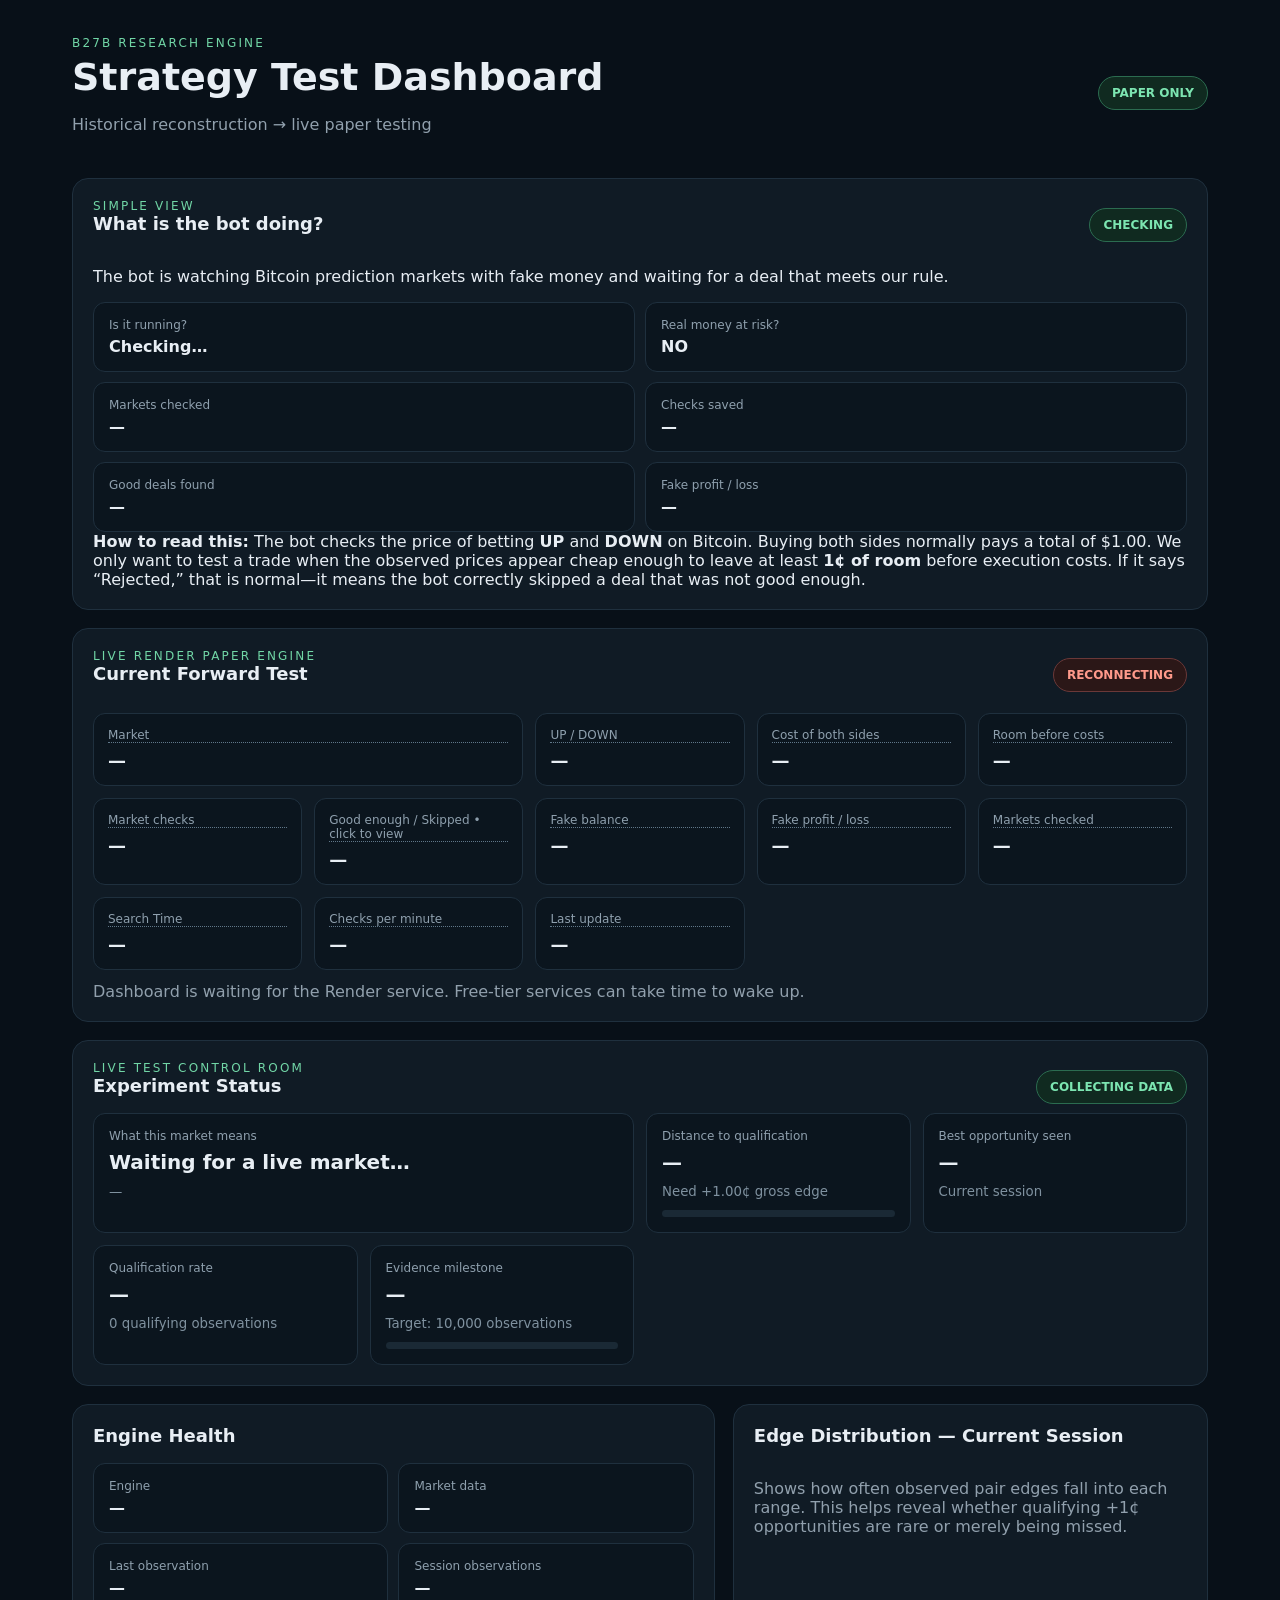
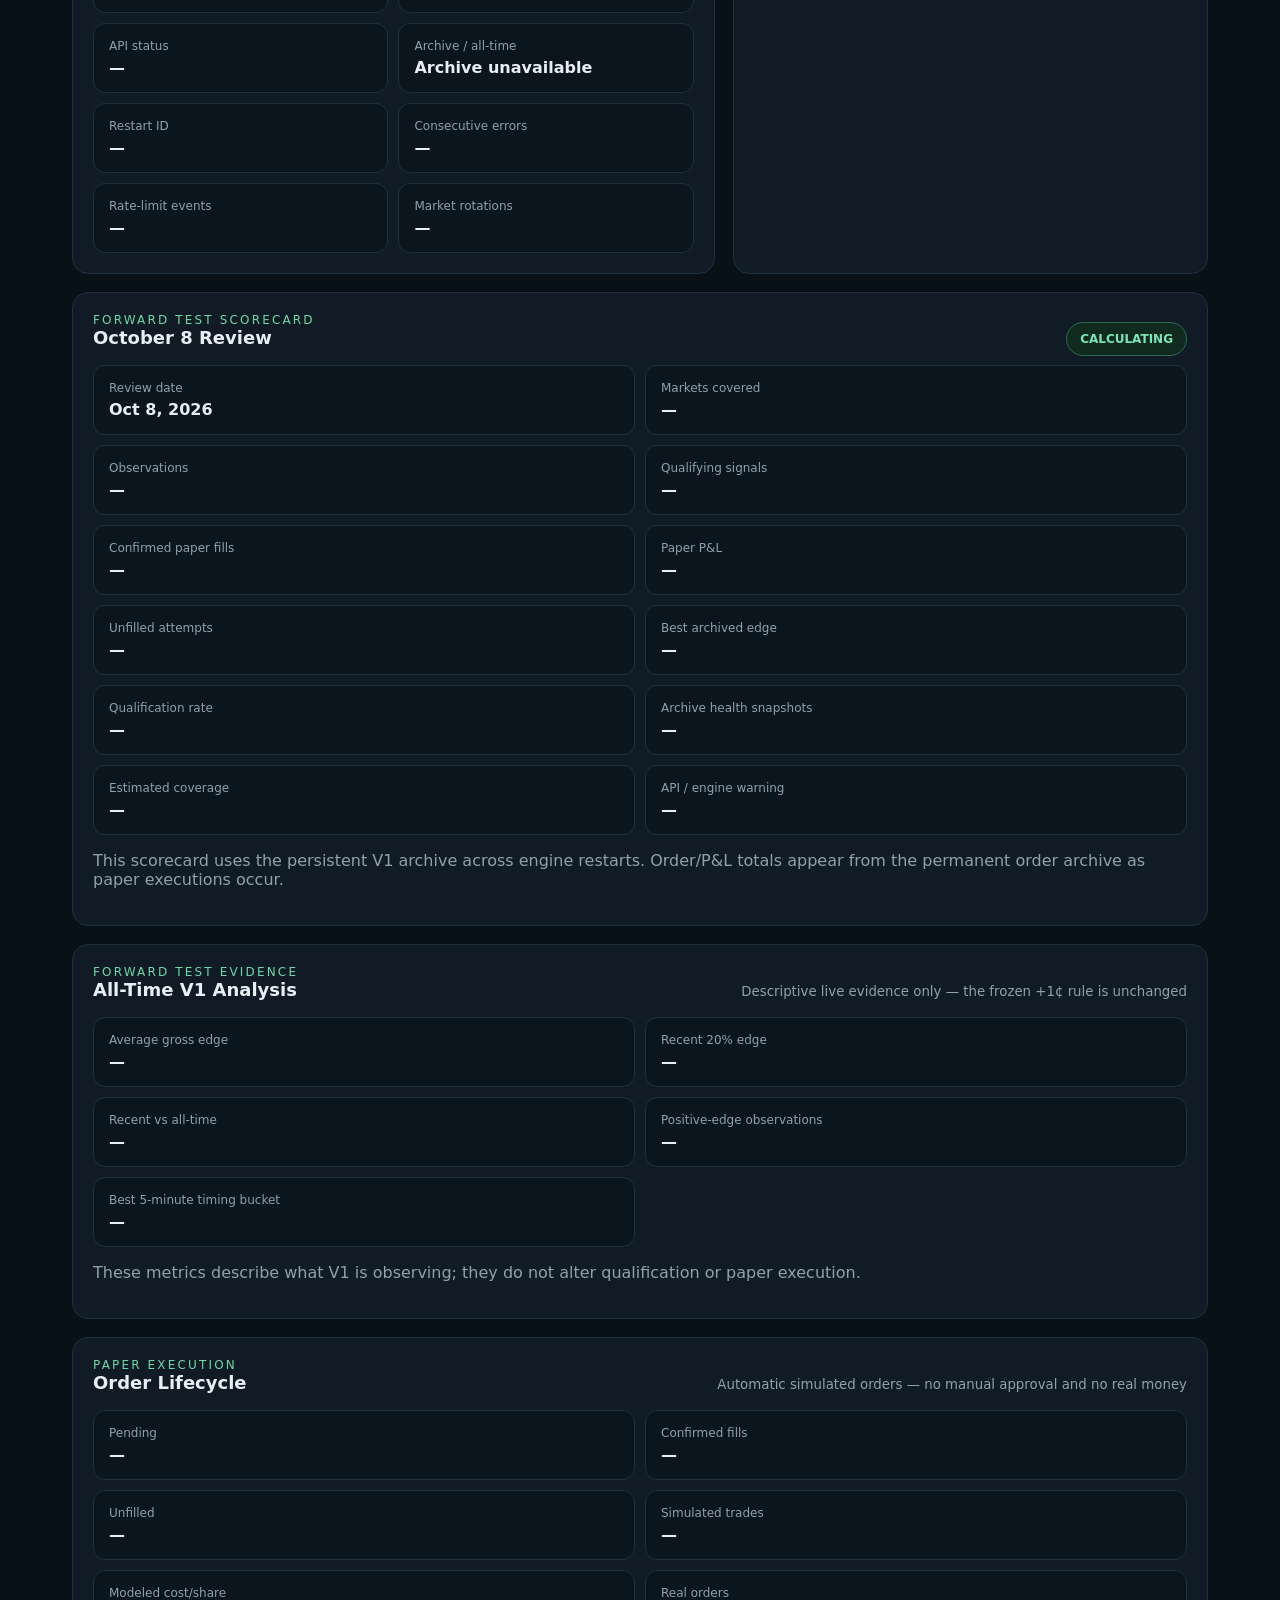
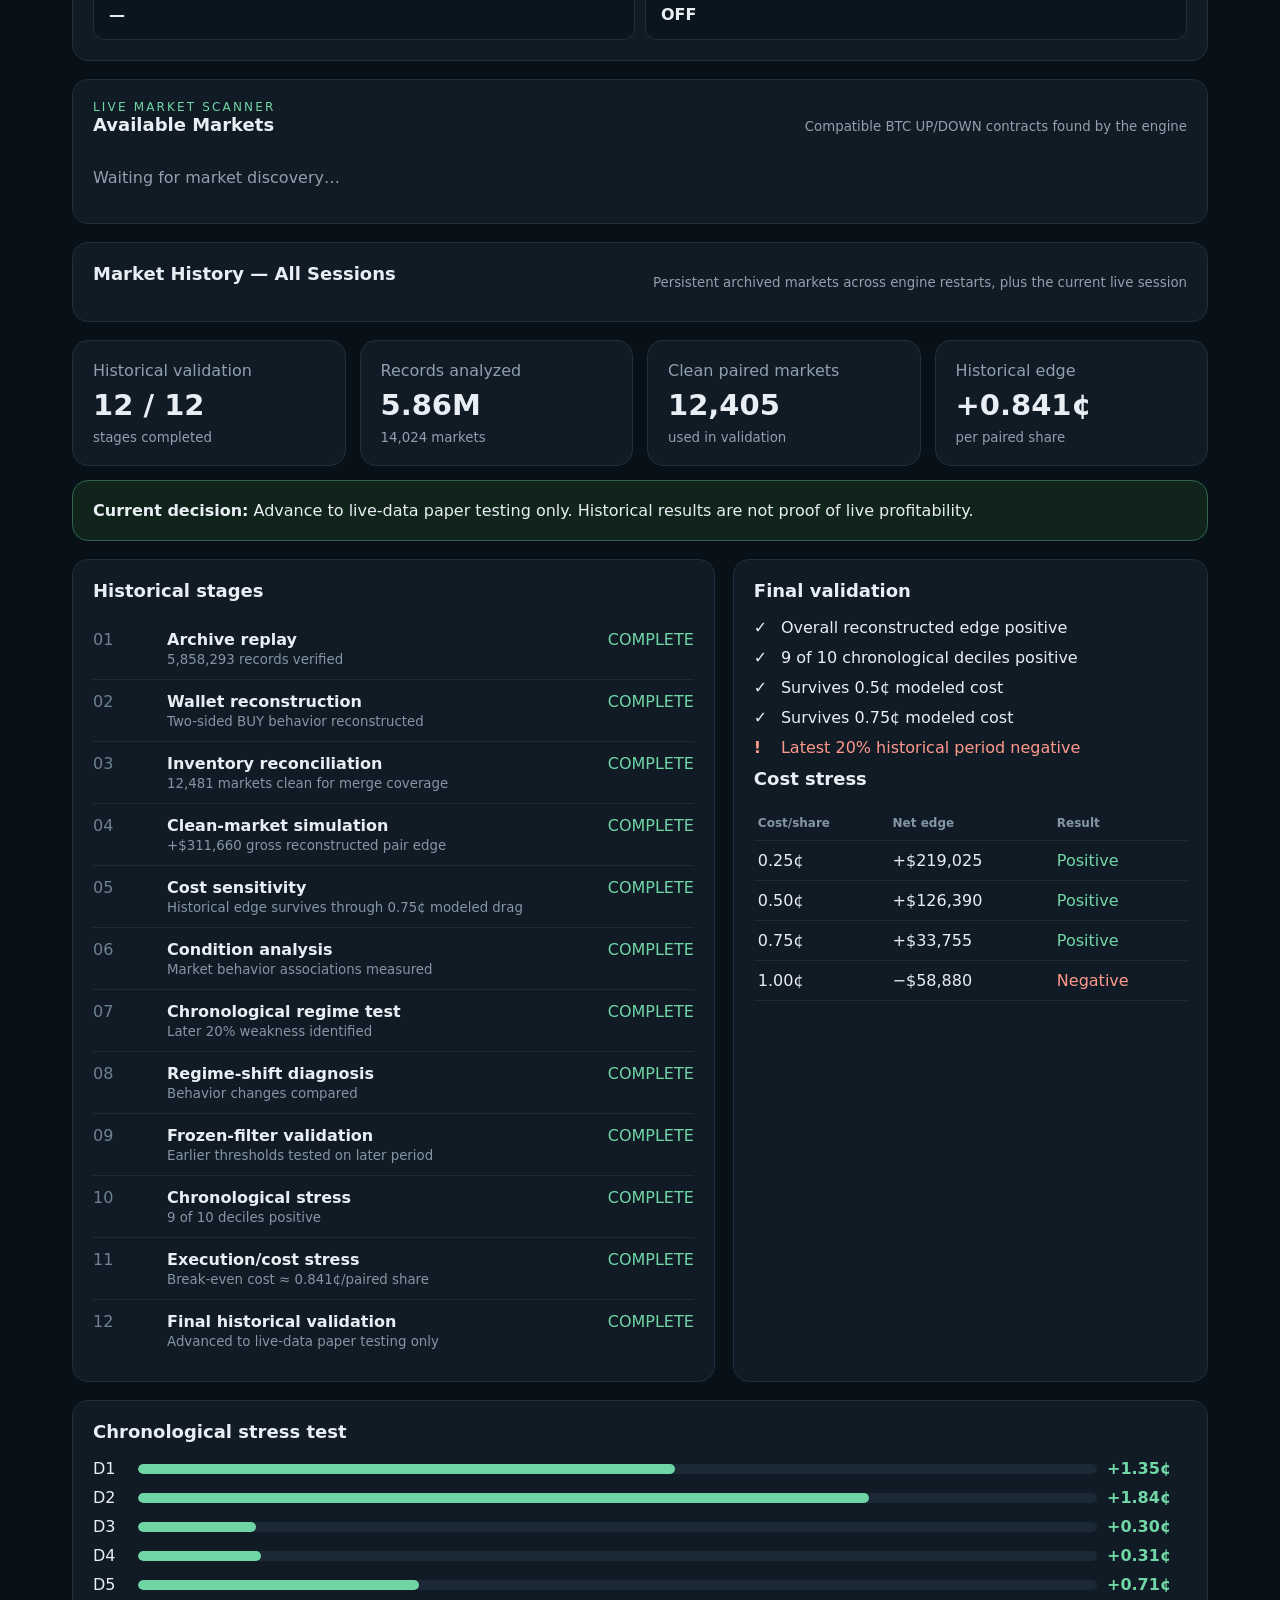
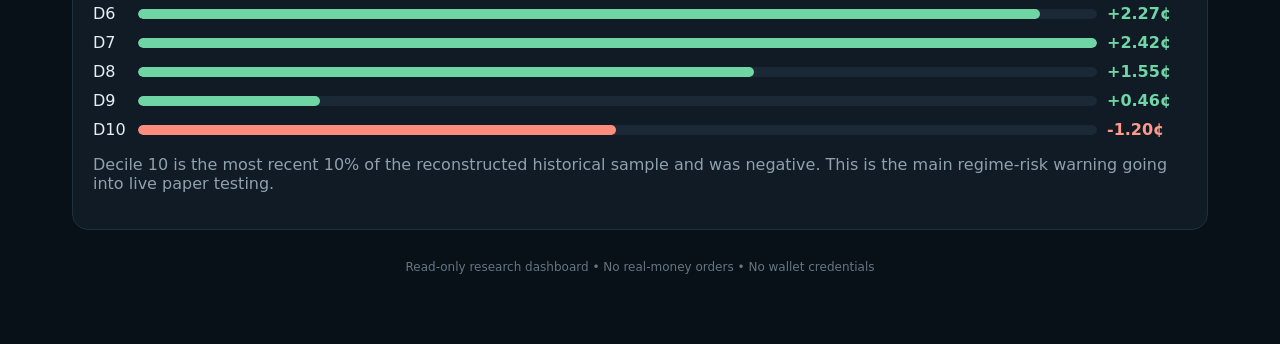
==== commit ed297fee: "Add plain-English dashboard summary for non-technical users" ====
--- a/dashboard/index.html
+++ b/dashboard/index.html
@@ -1,4 +1,4 @@
-<!doctype html><html><head><meta charset="utf-8"><meta name="viewport" content="width=device-width,initial-scale=1"><title>B27B Test Dashboard</title><link rel="stylesheet" href="style.css?v=20261001-0415"></head><body><main><header><div><div class="eyebrow">B27B RESEARCH ENGINE</div><h1>Strategy Test Dashboard</h1><p>Historical reconstruction → live paper testing</p></div><div class="pill">PAPER ONLY</div></header><section class="card live"><div class="livehead"><div><div class="eyebrow">LIVE RENDER PAPER ENGINE</div><h2>Current Forward Test</h2></div><div id="liveStatus" class="pill">CONNECTING</div></div><div class="livegrid"><div><span class="tiplabel" data-tip="The specific Bitcoin UP/DOWN prediction market the engine is testing right now.">Market</span><strong id="market">—</strong></div><div><span class="tiplabel" data-tip="The current quoted prices for the UP and DOWN sides. Together they help us measure whether buying both sides could offer an edge.">UP / DOWN</span><strong id="quotes">—</strong></div><div><span class="tiplabel" data-tip="What one UP share plus one DOWN share would cost at the observed quotes. A cost below $1.00 can indicate gross paired value before fees and execution costs.">Pair cost</span><strong id="pair">—</strong></div><div><span class="tiplabel" data-tip="The theoretical amount left between the observed pair cost and $1.00 before fees, slippage, fill risk, rebates, and other trading costs.">Gross edge</span><strong id="edge">—</strong></div><div><span class="tiplabel" data-tip="How many market snapshots the engine has evaluated during the current running session.">Observations</span><strong id="obs">—</strong></div><div class="clickmetric" id="decisionButton" tabindex="0"><span class="tiplabel" data-tip="Qualifying means the observed gross pair edge met our current +1¢ threshold. Rejected means it did not. Click here to inspect individual decisions.">Qualifying / Rejected • click to view</span><strong id="decisions">—</strong></div><div><span class="tiplabel" data-tip="The simulated cash available to the paper-trading engine. This is not real money.">Fake balance</span><strong id="cash">—</strong></div><div><span class="tiplabel" data-tip="Simulated realized profit or loss from paper trades. This uses the current two-step paper execution model and modeled costs. It is simulated money, not real trading profit.">Paper P&L</span><strong id="pnl">—</strong></div><div><span class="tiplabel" data-tip="How many different BTC UP/DOWN markets the current engine session has observed.">Markets seen</span><strong id="marketsSeen">—</strong></div><div><span class="tiplabel" data-tip="How long the current Render paper-engine session has been continuously searching markets. This resets if the service restarts.">Search Time</span><strong id="runtime">—</strong></div><div><span class="tiplabel" data-tip="The actual average number of market observations collected per minute during the current engine session.">Observation Rate</span><strong id="rate">—</strong></div><div><span class="tiplabel" data-tip="The most recent time the dashboard received a market observation from the Render engine.">Last update</span><strong id="updated">—</strong></div></div><div id="liveNote" class="muted">Connecting to live paper observer…</div><div id="decisionPanel" class="decisionpanel" hidden><div class="panelhead"><h2>Observation Decisions</h2><button id="closeDecisions">Close</button></div><div class="tabs"><button data-filter="all" class="active">All</button><button data-filter="qualifying">Qualifying</button><button data-filter="rejected">Rejected</button></div><div id="decisionRows"></div></div></section><section class="card controlroom">
+<!doctype html><html><head><meta charset="utf-8"><meta name="viewport" content="width=device-width,initial-scale=1"><title>B27B Test Dashboard</title><link rel="stylesheet" href="style.css?v=20261001-0415"></head><body><main><header><div><div class="eyebrow">B27B RESEARCH ENGINE</div><h1>Strategy Test Dashboard</h1><p>Historical reconstruction → live paper testing</p></div><div class="pill">PAPER ONLY</div></header><section class="card simpleview"><div class="livehead"><div><div class="eyebrow">SIMPLE VIEW</div><h2>What is the bot doing?</h2></div><div id="simpleStatus" class="pill">CHECKING</div></div><p class="simplelead" id="simpleSummary">The bot is watching Bitcoin prediction markets with fake money and waiting for a deal that meets our rule.</p><div class="healthgrid"><p><span>Is it running?</span><b id="simpleRunning">Checking…</b></p><p><span>Real money at risk?</span><b>NO</b></p><p><span>Markets checked</span><b id="simpleMarkets">—</b></p><p><span>Checks saved</span><b id="simpleChecks">—</b></p><p><span>Good deals found</span><b id="simpleDeals">—</b></p><p><span>Fake profit / loss</span><b id="simplePnl">—</b></p></div><div class="simpleexplain"><b>How to read this:</b> The bot checks the price of betting <strong>UP</strong> and <strong>DOWN</strong> on Bitcoin. Buying both sides normally pays a total of $1.00. We only want to test a trade when the observed prices appear cheap enough to leave at least <strong>1¢ of room</strong> before execution costs. If it says “Rejected,” that is normal—it means the bot correctly skipped a deal that was not good enough.</div></section><section class="card live"><div class="livehead"><div><div class="eyebrow">LIVE RENDER PAPER ENGINE</div><h2>Current Forward Test</h2></div><div id="liveStatus" class="pill">CONNECTING</div></div><div class="livegrid"><div><span class="tiplabel" data-tip="The specific Bitcoin UP/DOWN prediction market the engine is testing right now.">Market</span><strong id="market">—</strong></div><div><span class="tiplabel" data-tip="The current quoted prices for the UP and DOWN sides. Together they help us measure whether buying both sides could offer an edge.">UP / DOWN</span><strong id="quotes">—</strong></div><div><span class="tiplabel" data-tip="What one UP share plus one DOWN share would cost at the observed quotes. A cost below $1.00 can indicate gross paired value before fees and execution costs.">Cost of both sides</span><strong id="pair">—</strong></div><div><span class="tiplabel" data-tip="The theoretical amount left between the observed pair cost and $1.00 before fees, slippage, fill risk, rebates, and other trading costs.">Room before costs</span><strong id="edge">—</strong></div><div><span class="tiplabel" data-tip="How many market snapshots the engine has evaluated during the current running session.">Market checks</span><strong id="obs">—</strong></div><div class="clickmetric" id="decisionButton" tabindex="0"><span class="tiplabel" data-tip="Qualifying means the observed gross pair edge met our current +1¢ threshold. Rejected means it did not. Click here to inspect individual decisions.">Good enough / Skipped • click to view</span><strong id="decisions">—</strong></div><div><span class="tiplabel" data-tip="The simulated cash available to the paper-trading engine. This is not real money.">Fake balance</span><strong id="cash">—</strong></div><div><span class="tiplabel" data-tip="Simulated realized profit or loss from paper trades. This uses the current two-step paper execution model and modeled costs. It is simulated money, not real trading profit.">Fake profit / loss</span><strong id="pnl">—</strong></div><div><span class="tiplabel" data-tip="How many different BTC UP/DOWN markets the current engine session has observed.">Markets checked</span><strong id="marketsSeen">—</strong></div><div><span class="tiplabel" data-tip="How long the current Render paper-engine session has been continuously searching markets. This resets if the service restarts.">Search Time</span><strong id="runtime">—</strong></div><div><span class="tiplabel" data-tip="The actual average number of market observations collected per minute during the current engine session.">Checks per minute</span><strong id="rate">—</strong></div><div><span class="tiplabel" data-tip="The most recent time the dashboard received a market observation from the Render engine.">Last update</span><strong id="updated">—</strong></div></div><div id="liveNote" class="muted">Connecting to live paper observer…</div><div id="decisionPanel" class="decisionpanel" hidden><div class="panelhead"><h2>Observation Decisions</h2><button id="closeDecisions">Close</button></div><div class="tabs"><button data-filter="all" class="active">All</button><button data-filter="qualifying">Qualifying</button><button data-filter="rejected">Rejected</button></div><div id="decisionRows"></div></div></section><section class="card controlroom">
 <div class="livehead"><div><div class="eyebrow">LIVE TEST CONTROL ROOM</div><h2>Experiment Status</h2></div><div id="experimentState" class="pill">COLLECTING DATA</div></div>
 <div class="controlgrid">
 <div class="wide"><span>What this market means</span><strong id="marketMeaning">Waiting for a live market…</strong><small id="marketSlug">—</small></div>
@@ -9,4 +9,4 @@
 </div></section>
 <div class="grid controlsplit"><section class="card"><h2>Engine Health</h2><div class="healthgrid"><p><span>Engine</span><b id="healthEngine">—</b></p><p><span>Market data</span><b id="healthData">—</b></p><p><span>Last observation</span><b id="healthLast">—</b></p><p><span>Session observations</span><b id="sessionObs">—</b></p><p><span>API status</span><b id="healthApi">—</b></p><p><span>Archive / all-time</span><b id="archiveHealth">Session data</b></p><p><span>Restart ID</span><b id="healthRestart">—</b></p><p><span>Consecutive errors</span><b id="healthErrors">—</b></p><p><span>Rate-limit events</span><b id="healthRateLimits">—</b></p><p><span>Market rotations</span><b id="healthRotations">—</b></p></div></section>
 <section class="card"><h2>Edge Distribution — Current Session</h2><div id="edgeDistribution" class="edgebins"></div><p class="muted">Shows how often observed pair edges fall into each range. This helps reveal whether qualifying +1¢ opportunities are rare or merely being missed.</p></section></div>
-<section class="card"><div class="livehead"><div><div class="eyebrow">FORWARD TEST SCORECARD</div><h2>October 8 Review</h2></div><div id="reviewCountdown" class="pill">CALCULATING</div></div><div class="healthgrid"><p><span>Review date</span><b>Oct 8, 2026</b></p><p><span>Markets covered</span><b id="reviewMarkets">—</b></p><p><span>Observations</span><b id="reviewObs">—</b></p><p><span>Qualifying signals</span><b id="reviewSignals">—</b></p><p><span>Confirmed paper fills</span><b id="reviewFills">—</b></p><p><span>Paper P&amp;L</span><b id="reviewPnl">—</b></p><p><span>Unfilled attempts</span><b id="reviewUnfilled">—</b></p><p><span>Best archived edge</span><b id="reviewBestEdge">—</b></p><p><span>Qualification rate</span><b id="reviewQualRate">—</b></p><p><span>Archive health snapshots</span><b id="reviewHealthSnapshots">—</b></p><p><span>Estimated coverage</span><b id="reviewCoverage">—</b></p><p><span>API / engine warning</span><b id="reviewHealth">—</b></p></div><p class="muted">This scorecard uses the persistent V1 archive across engine restarts. Order/P&L totals appear from the permanent order archive as paper executions occur.</p></section><section class="card"><div class="livehead"><div><div class="eyebrow">FORWARD TEST EVIDENCE</div><h2>All-Time V1 Analysis</h2></div><small class="muted">Descriptive live evidence only — the frozen +1¢ rule is unchanged</small></div><div class="healthgrid"><p><span>Average gross edge</span><b id="v1AvgEdge">—</b></p><p><span>Recent 20% edge</span><b id="v1RecentEdge">—</b></p><p><span>Recent vs all-time</span><b id="v1Trend">—</b></p><p><span>Positive-edge observations</span><b id="v1PositivePct">—</b></p><p><span>Best 5-minute timing bucket</span><b id="v1BestTiming">—</b></p></div><p class="muted">These metrics describe what V1 is observing; they do not alter qualification or paper execution.</p></section><section class="card"><div class="livehead"><div><div class="eyebrow">PAPER EXECUTION</div><h2>Order Lifecycle</h2></div><small class="muted">Automatic simulated orders — no manual approval and no real money</small></div><div class="healthgrid"><p><span>Pending</span><b id="pendingOrders">—</b></p><p><span>Confirmed fills</span><b id="confirmedOrders">—</b></p><p><span>Unfilled</span><b id="unfilledOrders">—</b></p><p><span>Simulated trades</span><b id="simTrades">—</b></p><p><span>Modeled cost/share</span><b id="modeledCost">—</b></p><p><span>Real orders</span><b id="realOrderState">OFF</b></p></div></section><section class="card"><div class="livehead"><div><div class="eyebrow">LIVE MARKET SCANNER</div><h2>Available Markets</h2></div><small class="muted">Compatible BTC UP/DOWN contracts found by the engine</small></div><div id="availableMarkets"><p class="muted">Waiting for market discovery…</p></div></section><section class="card"><div class="livehead"><h2>Market History — All Sessions</h2><small class="muted">Persistent archived markets across engine restarts, plus the current live session</small></div><div id="marketHistory"></div></section><section class="hero"><div><span>Historical validation</span><strong>12 / 12</strong><small>stages completed</small></div><div><span>Records analyzed</span><strong>5.86M</strong><small>14,024 markets</small></div><div><span>Clean paired markets</span><strong>12,405</strong><small>used in validation</small></div><div><span>Historical edge</span><strong>+0.841¢</strong><small>per paired share</small></div></section><section class="notice"><b>Current decision:</b> Advance to live-data paper testing only. Historical results are not proof of live profitability.</section><div class="grid"><section class="card"><h2>Historical stages</h2><div id="stages"></div></section><section class="card"><h2>Final validation</h2><div class="checks"><p><b>✓</b> Overall reconstructed edge positive</p><p><b>✓</b> 9 of 10 chronological deciles positive</p><p><b>✓</b> Survives 0.5¢ modeled cost</p><p><b>✓</b> Survives 0.75¢ modeled cost</p><p class="warn"><b>!</b> Latest 20% historical period negative</p></div><h2>Cost stress</h2><table><tr><th>Cost/share</th><th>Net edge</th><th>Result</th></tr><tr><td>0.25¢</td><td>+$219,025</td><td class="good">Positive</td></tr><tr><td>0.50¢</td><td>+$126,390</td><td class="good">Positive</td></tr><tr><td>0.75¢</td><td>+$33,755</td><td class="good">Positive</td></tr><tr><td>1.00¢</td><td>−$58,880</td><td class="bad">Negative</td></tr></table></section></div><section class="card"><h2>Chronological stress test</h2><div id="bars"></div><p class="muted">Decile 10 is the most recent 10% of the reconstructed historical sample and was negative. This is the main regime-risk warning going into live paper testing.</p></section><footer>Read-only research dashboard • No real-money orders • No wallet credentials</footer></main><script src="app.js?v=20261001-analysis-safe1"></script></body></html>+<section class="card"><div class="livehead"><div><div class="eyebrow">FORWARD TEST SCORECARD</div><h2>October 8 Review</h2></div><div id="reviewCountdown" class="pill">CALCULATING</div></div><div class="healthgrid"><p><span>Review date</span><b>Oct 8, 2026</b></p><p><span>Markets covered</span><b id="reviewMarkets">—</b></p><p><span>Observations</span><b id="reviewObs">—</b></p><p><span>Qualifying signals</span><b id="reviewSignals">—</b></p><p><span>Confirmed paper fills</span><b id="reviewFills">—</b></p><p><span>Paper P&amp;L</span><b id="reviewPnl">—</b></p><p><span>Unfilled attempts</span><b id="reviewUnfilled">—</b></p><p><span>Best archived edge</span><b id="reviewBestEdge">—</b></p><p><span>Qualification rate</span><b id="reviewQualRate">—</b></p><p><span>Archive health snapshots</span><b id="reviewHealthSnapshots">—</b></p><p><span>Estimated coverage</span><b id="reviewCoverage">—</b></p><p><span>API / engine warning</span><b id="reviewHealth">—</b></p></div><p class="muted">This scorecard uses the persistent V1 archive across engine restarts. Order/P&L totals appear from the permanent order archive as paper executions occur.</p></section><section class="card"><div class="livehead"><div><div class="eyebrow">FORWARD TEST EVIDENCE</div><h2>All-Time V1 Analysis</h2></div><small class="muted">Descriptive live evidence only — the frozen +1¢ rule is unchanged</small></div><div class="healthgrid"><p><span>Average gross edge</span><b id="v1AvgEdge">—</b></p><p><span>Recent 20% edge</span><b id="v1RecentEdge">—</b></p><p><span>Recent vs all-time</span><b id="v1Trend">—</b></p><p><span>Positive-edge observations</span><b id="v1PositivePct">—</b></p><p><span>Best 5-minute timing bucket</span><b id="v1BestTiming">—</b></p></div><p class="muted">These metrics describe what V1 is observing; they do not alter qualification or paper execution.</p></section><section class="card"><div class="livehead"><div><div class="eyebrow">PAPER EXECUTION</div><h2>Order Lifecycle</h2></div><small class="muted">Automatic simulated orders — no manual approval and no real money</small></div><div class="healthgrid"><p><span>Pending</span><b id="pendingOrders">—</b></p><p><span>Confirmed fills</span><b id="confirmedOrders">—</b></p><p><span>Unfilled</span><b id="unfilledOrders">—</b></p><p><span>Simulated trades</span><b id="simTrades">—</b></p><p><span>Modeled cost/share</span><b id="modeledCost">—</b></p><p><span>Real orders</span><b id="realOrderState">OFF</b></p></div></section><section class="card"><div class="livehead"><div><div class="eyebrow">LIVE MARKET SCANNER</div><h2>Available Markets</h2></div><small class="muted">Compatible BTC UP/DOWN contracts found by the engine</small></div><div id="availableMarkets"><p class="muted">Waiting for market discovery…</p></div></section><section class="card"><div class="livehead"><h2>Market History — All Sessions</h2><small class="muted">Persistent archived markets across engine restarts, plus the current live session</small></div><div id="marketHistory"></div></section><section class="hero"><div><span>Historical validation</span><strong>12 / 12</strong><small>stages completed</small></div><div><span>Records analyzed</span><strong>5.86M</strong><small>14,024 markets</small></div><div><span>Clean paired markets</span><strong>12,405</strong><small>used in validation</small></div><div><span>Historical edge</span><strong>+0.841¢</strong><small>per paired share</small></div></section><section class="notice"><b>Current decision:</b> Advance to live-data paper testing only. Historical results are not proof of live profitability.</section><div class="grid"><section class="card"><h2>Historical stages</h2><div id="stages"></div></section><section class="card"><h2>Final validation</h2><div class="checks"><p><b>✓</b> Overall reconstructed edge positive</p><p><b>✓</b> 9 of 10 chronological deciles positive</p><p><b>✓</b> Survives 0.5¢ modeled cost</p><p><b>✓</b> Survives 0.75¢ modeled cost</p><p class="warn"><b>!</b> Latest 20% historical period negative</p></div><h2>Cost stress</h2><table><tr><th>Cost/share</th><th>Net edge</th><th>Result</th></tr><tr><td>0.25¢</td><td>+$219,025</td><td class="good">Positive</td></tr><tr><td>0.50¢</td><td>+$126,390</td><td class="good">Positive</td></tr><tr><td>0.75¢</td><td>+$33,755</td><td class="good">Positive</td></tr><tr><td>1.00¢</td><td>−$58,880</td><td class="bad">Negative</td></tr></table></section></div><section class="card"><h2>Chronological stress test</h2><div id="bars"></div><p class="muted">Decile 10 is the most recent 10% of the reconstructed historical sample and was negative. This is the main regime-risk warning going into live paper testing.</p></section><footer>Read-only research dashboard • No real-money orders • No wallet credentials</footer></main><script src="app.js?v=20261001-simple1"></script></body></html>
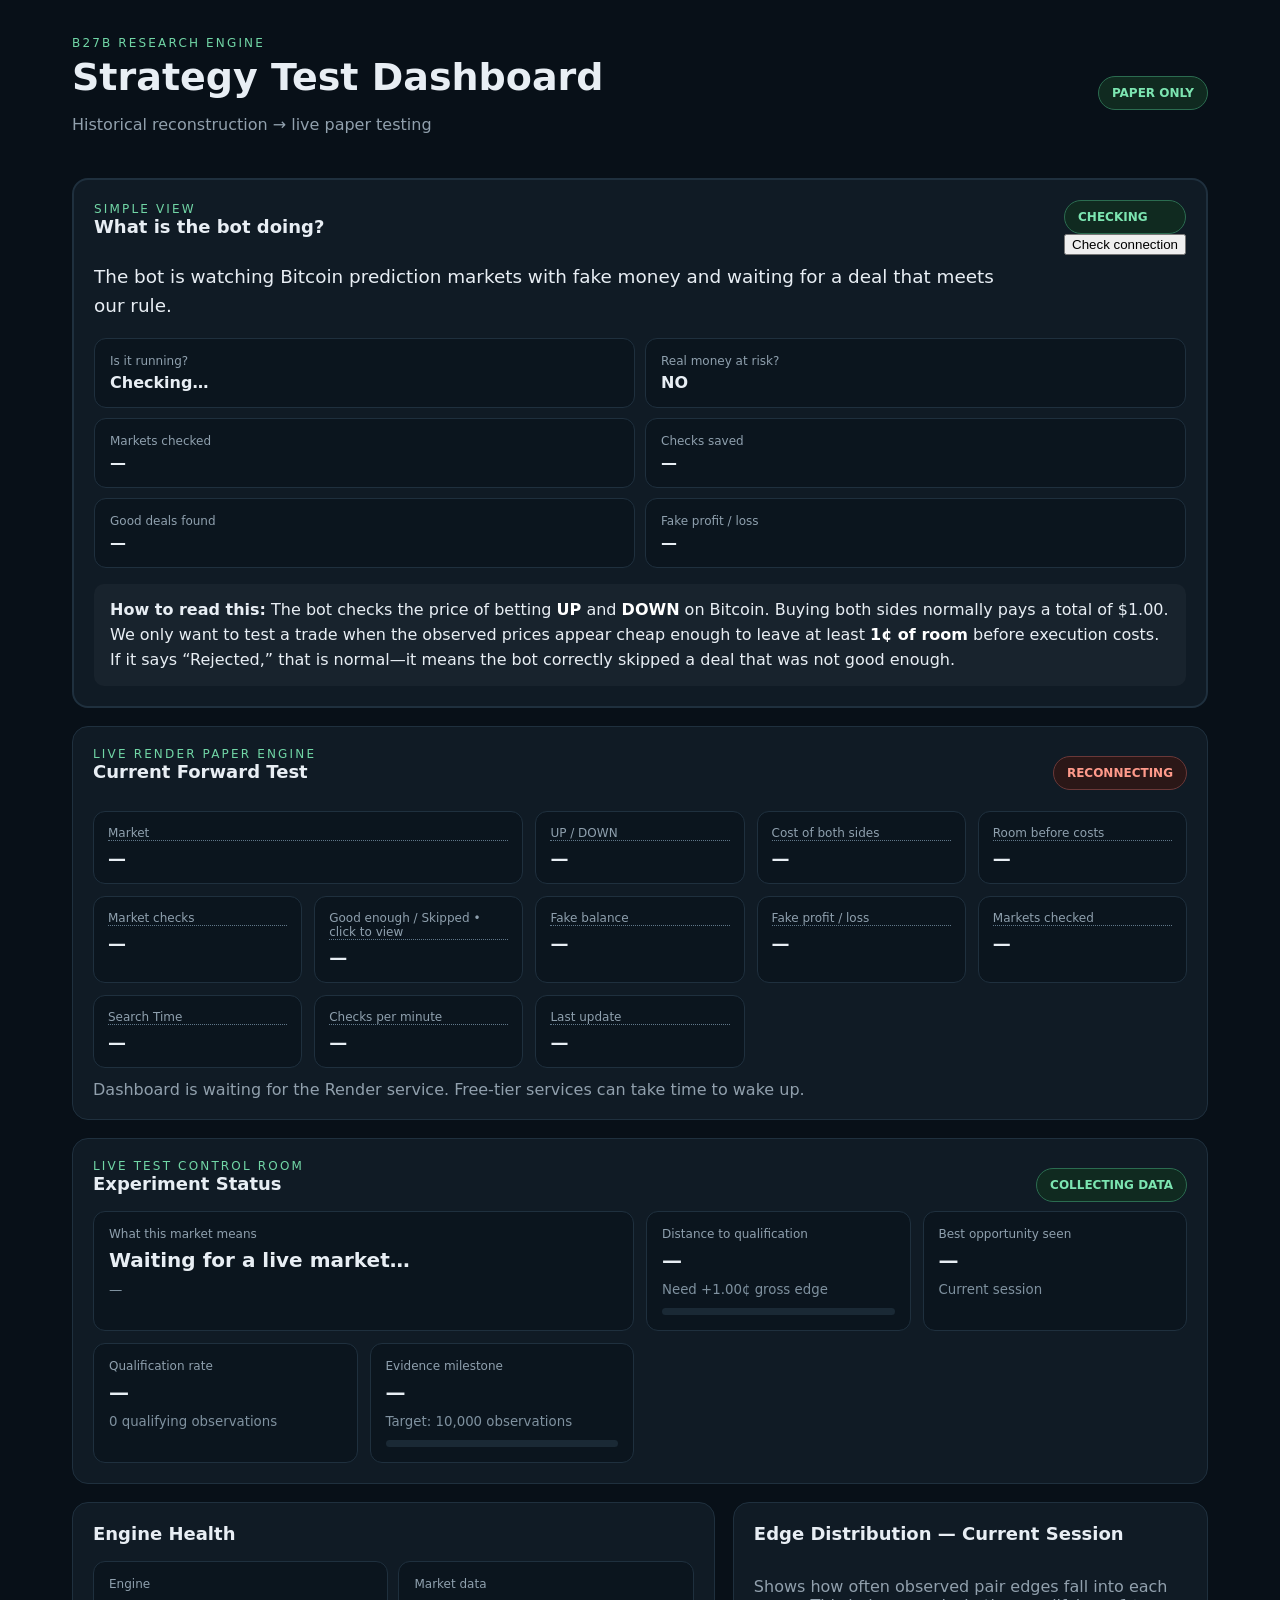
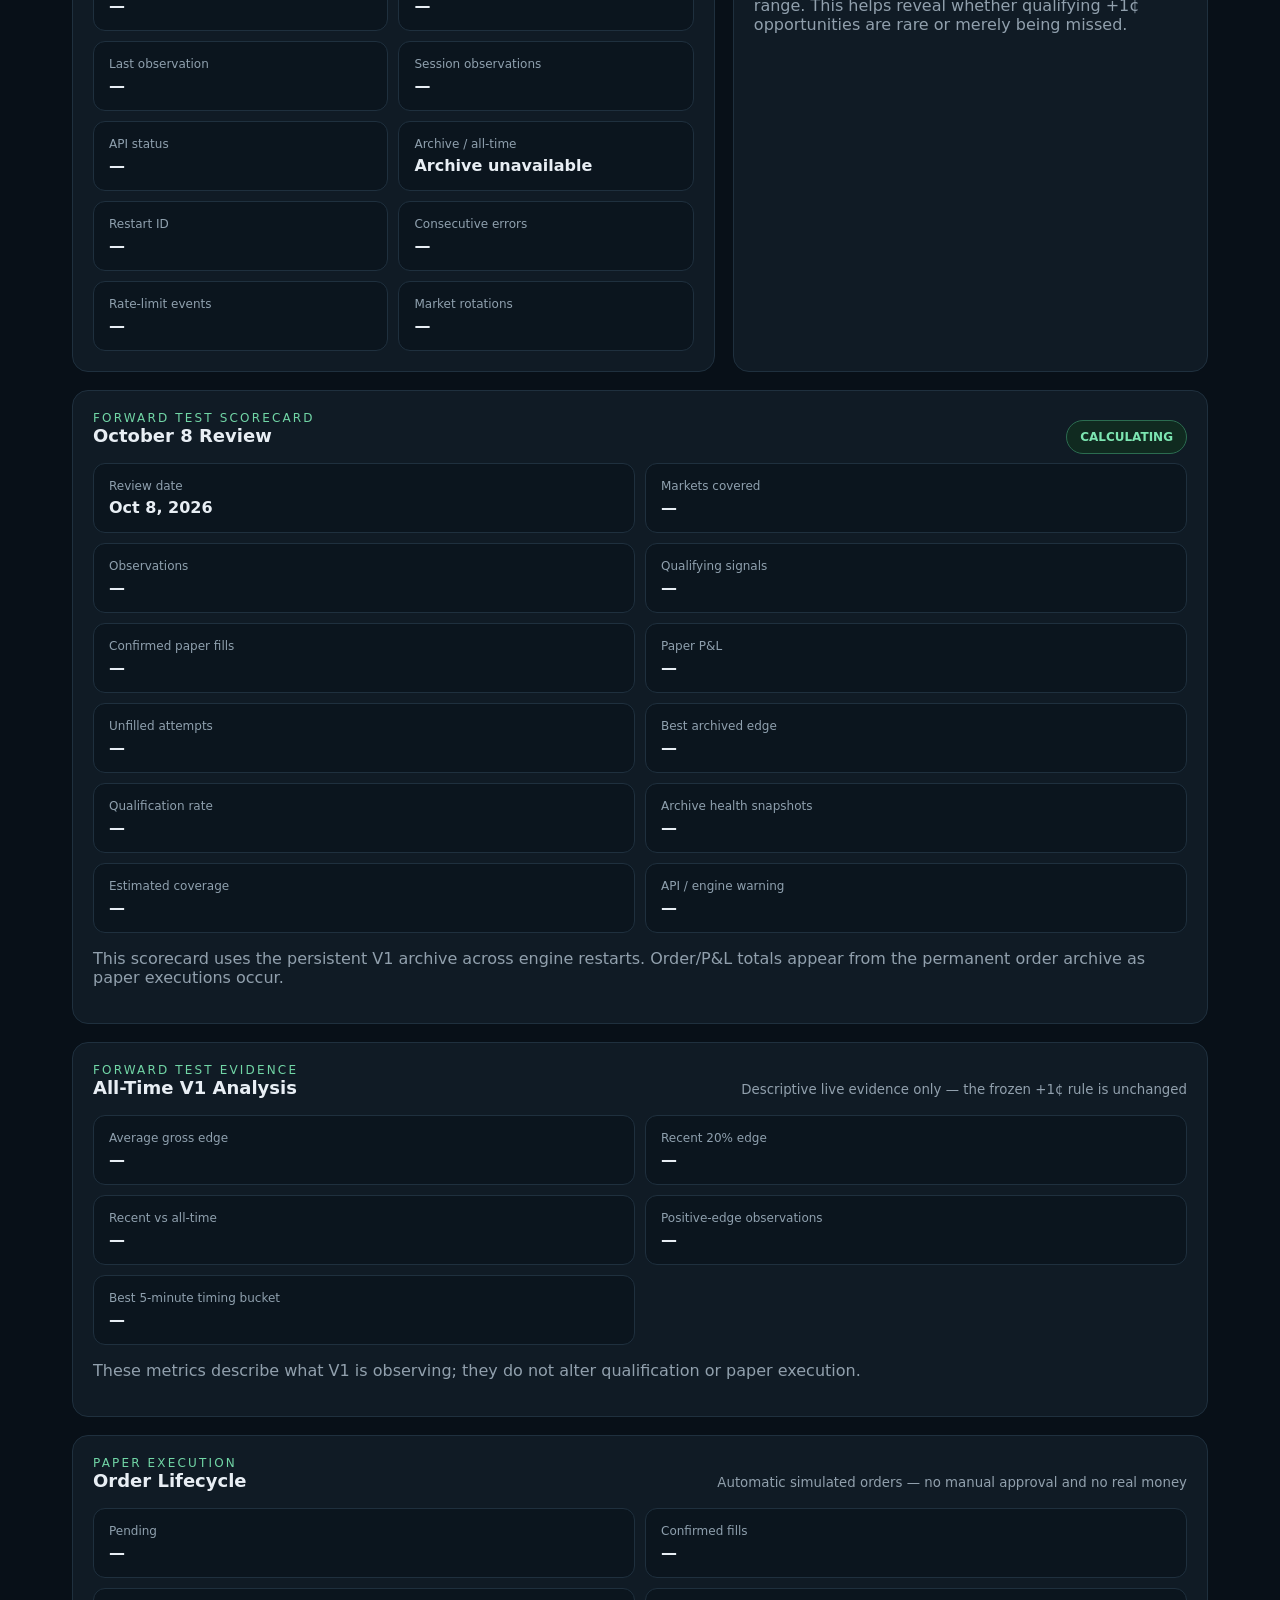
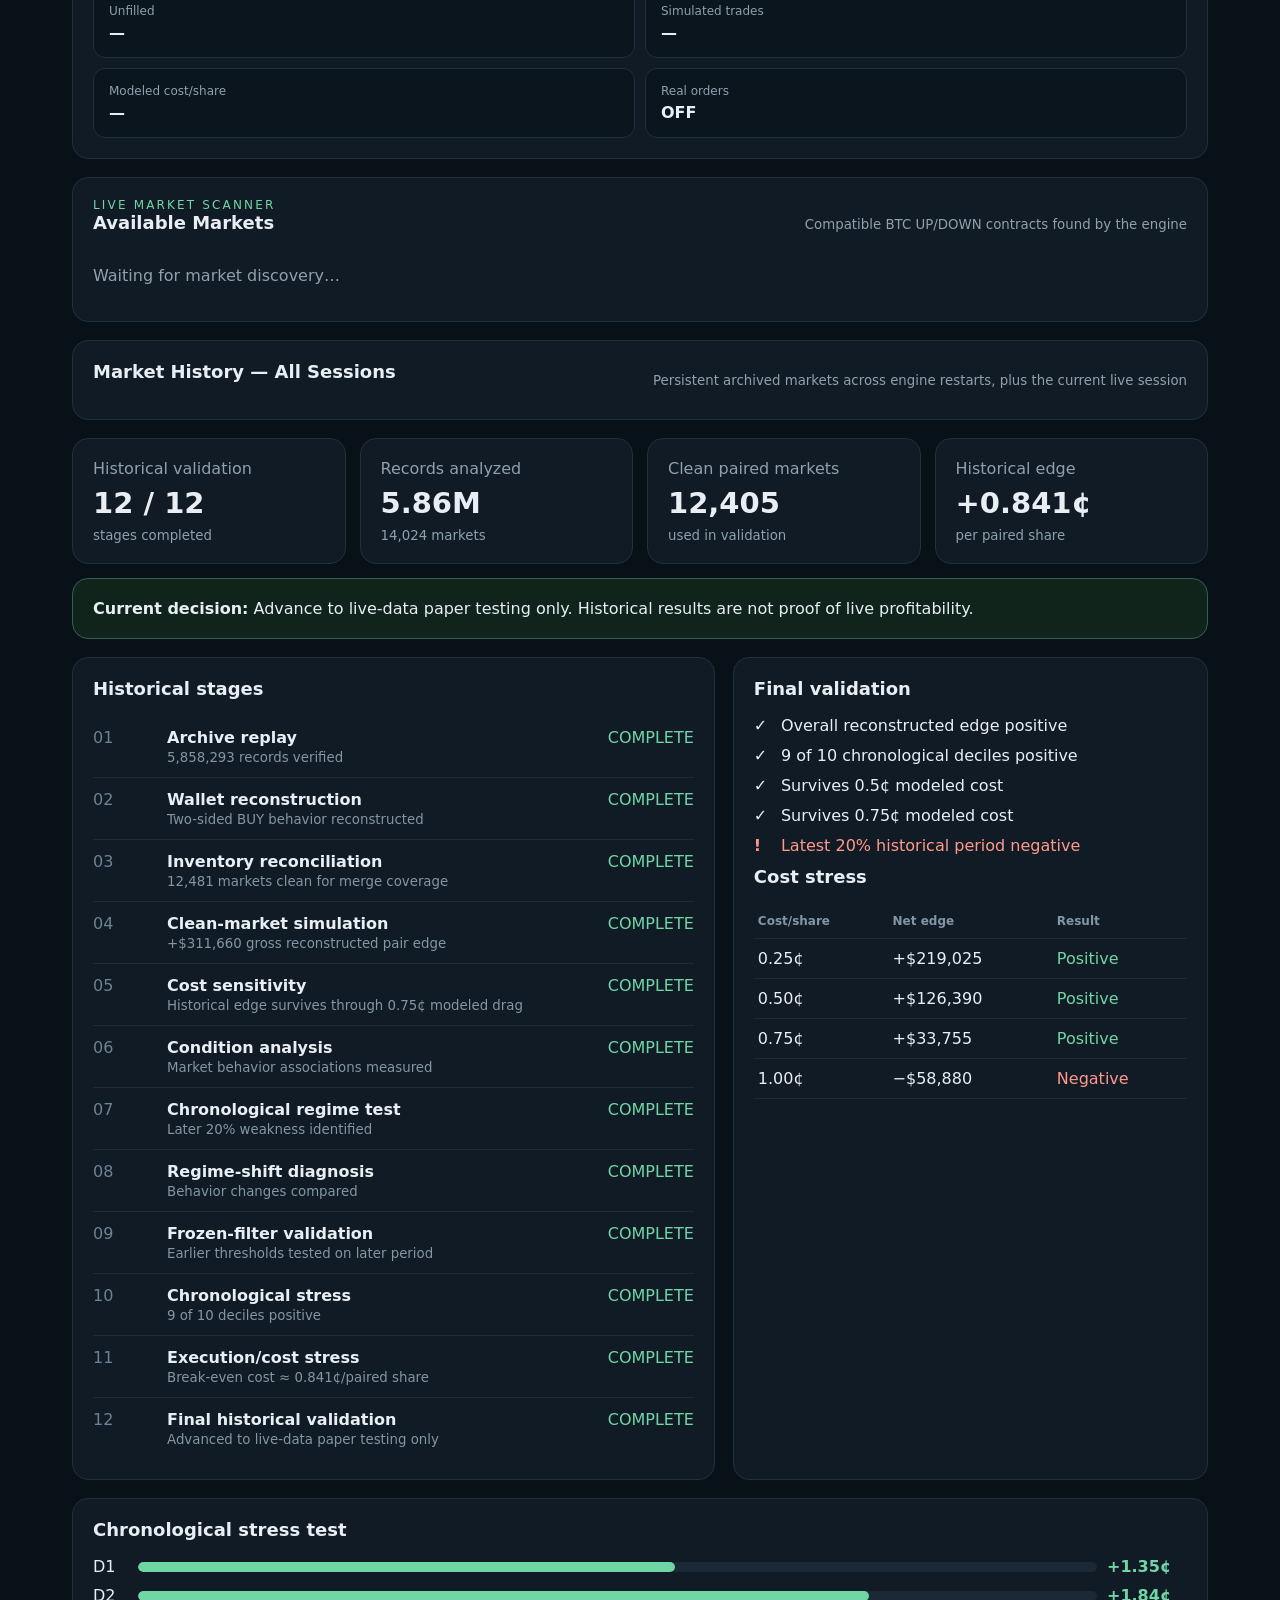
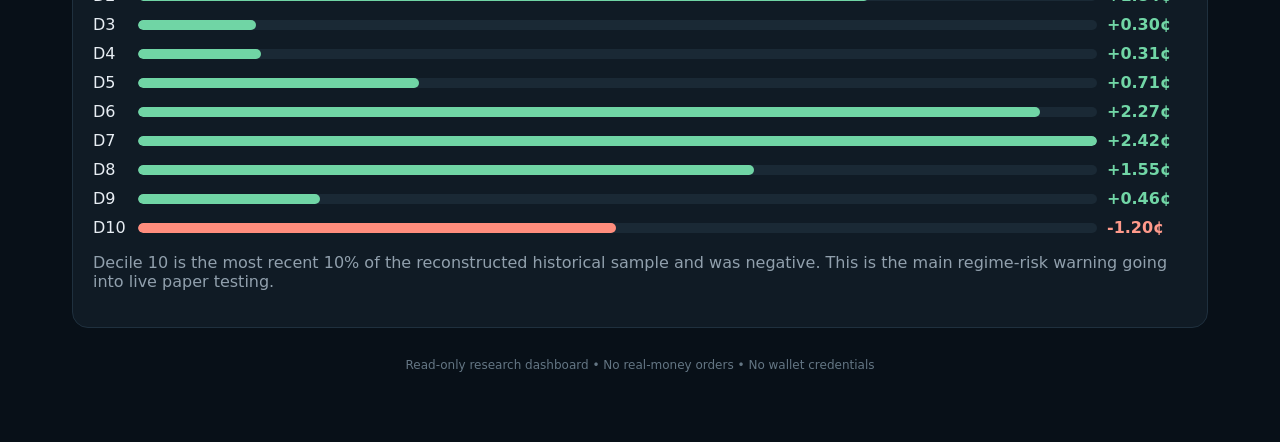
==== commit fcedd069: "Add visible check-connection button to simple view" ====
--- a/dashboard/index.html
+++ b/dashboard/index.html
@@ -1,4 +1,4 @@
-<!doctype html><html><head><meta charset="utf-8"><meta name="viewport" content="width=device-width,initial-scale=1"><title>B27B Test Dashboard</title><link rel="stylesheet" href="style.css?v=20261001-0415"></head><body><main><header><div><div class="eyebrow">B27B RESEARCH ENGINE</div><h1>Strategy Test Dashboard</h1><p>Historical reconstruction → live paper testing</p></div><div class="pill">PAPER ONLY</div></header><section class="card simpleview"><div class="livehead"><div><div class="eyebrow">SIMPLE VIEW</div><h2>What is the bot doing?</h2></div><div id="simpleStatus" class="pill">CHECKING</div></div><p class="simplelead" id="simpleSummary">The bot is watching Bitcoin prediction markets with fake money and waiting for a deal that meets our rule.</p><div class="healthgrid"><p><span>Is it running?</span><b id="simpleRunning">Checking…</b></p><p><span>Real money at risk?</span><b>NO</b></p><p><span>Markets checked</span><b id="simpleMarkets">—</b></p><p><span>Checks saved</span><b id="simpleChecks">—</b></p><p><span>Good deals found</span><b id="simpleDeals">—</b></p><p><span>Fake profit / loss</span><b id="simplePnl">—</b></p></div><div class="simpleexplain"><b>How to read this:</b> The bot checks the price of betting <strong>UP</strong> and <strong>DOWN</strong> on Bitcoin. Buying both sides normally pays a total of $1.00. We only want to test a trade when the observed prices appear cheap enough to leave at least <strong>1¢ of room</strong> before execution costs. If it says “Rejected,” that is normal—it means the bot correctly skipped a deal that was not good enough.</div></section><section class="card live"><div class="livehead"><div><div class="eyebrow">LIVE RENDER PAPER ENGINE</div><h2>Current Forward Test</h2></div><div id="liveStatus" class="pill">CONNECTING</div></div><div class="livegrid"><div><span class="tiplabel" data-tip="The specific Bitcoin UP/DOWN prediction market the engine is testing right now.">Market</span><strong id="market">—</strong></div><div><span class="tiplabel" data-tip="The current quoted prices for the UP and DOWN sides. Together they help us measure whether buying both sides could offer an edge.">UP / DOWN</span><strong id="quotes">—</strong></div><div><span class="tiplabel" data-tip="What one UP share plus one DOWN share would cost at the observed quotes. A cost below $1.00 can indicate gross paired value before fees and execution costs.">Cost of both sides</span><strong id="pair">—</strong></div><div><span class="tiplabel" data-tip="The theoretical amount left between the observed pair cost and $1.00 before fees, slippage, fill risk, rebates, and other trading costs.">Room before costs</span><strong id="edge">—</strong></div><div><span class="tiplabel" data-tip="How many market snapshots the engine has evaluated during the current running session.">Market checks</span><strong id="obs">—</strong></div><div class="clickmetric" id="decisionButton" tabindex="0"><span class="tiplabel" data-tip="Qualifying means the observed gross pair edge met our current +1¢ threshold. Rejected means it did not. Click here to inspect individual decisions.">Good enough / Skipped • click to view</span><strong id="decisions">—</strong></div><div><span class="tiplabel" data-tip="The simulated cash available to the paper-trading engine. This is not real money.">Fake balance</span><strong id="cash">—</strong></div><div><span class="tiplabel" data-tip="Simulated realized profit or loss from paper trades. This uses the current two-step paper execution model and modeled costs. It is simulated money, not real trading profit.">Fake profit / loss</span><strong id="pnl">—</strong></div><div><span class="tiplabel" data-tip="How many different BTC UP/DOWN markets the current engine session has observed.">Markets checked</span><strong id="marketsSeen">—</strong></div><div><span class="tiplabel" data-tip="How long the current Render paper-engine session has been continuously searching markets. This resets if the service restarts.">Search Time</span><strong id="runtime">—</strong></div><div><span class="tiplabel" data-tip="The actual average number of market observations collected per minute during the current engine session.">Checks per minute</span><strong id="rate">—</strong></div><div><span class="tiplabel" data-tip="The most recent time the dashboard received a market observation from the Render engine.">Last update</span><strong id="updated">—</strong></div></div><div id="liveNote" class="muted">Connecting to live paper observer…</div><div id="decisionPanel" class="decisionpanel" hidden><div class="panelhead"><h2>Observation Decisions</h2><button id="closeDecisions">Close</button></div><div class="tabs"><button data-filter="all" class="active">All</button><button data-filter="qualifying">Qualifying</button><button data-filter="rejected">Rejected</button></div><div id="decisionRows"></div></div></section><section class="card controlroom">
+<!doctype html><html><head><meta charset="utf-8"><meta name="viewport" content="width=device-width,initial-scale=1"><title>B27B Test Dashboard</title><link rel="stylesheet" href="style.css?v=20261001-0415"></head><body><main><header><div><div class="eyebrow">B27B RESEARCH ENGINE</div><h1>Strategy Test Dashboard</h1><p>Historical reconstruction → live paper testing</p></div><div class="pill">PAPER ONLY</div></header><section class="card simpleview"><div class="livehead"><div><div class="eyebrow">SIMPLE VIEW</div><h2>What is the bot doing?</h2></div><div><div id="simpleStatus" class="pill">CHECKING</div><button id="simpleCheckConnection" type="button">Check connection</button></div></div><p class="simplelead" id="simpleSummary">The bot is watching Bitcoin prediction markets with fake money and waiting for a deal that meets our rule.</p><div class="healthgrid"><p><span>Is it running?</span><b id="simpleRunning">Checking…</b></p><p><span>Real money at risk?</span><b>NO</b></p><p><span>Markets checked</span><b id="simpleMarkets">—</b></p><p><span>Checks saved</span><b id="simpleChecks">—</b></p><p><span>Good deals found</span><b id="simpleDeals">—</b></p><p><span>Fake profit / loss</span><b id="simplePnl">—</b></p></div><div class="simpleexplain"><b>How to read this:</b> The bot checks the price of betting <strong>UP</strong> and <strong>DOWN</strong> on Bitcoin. Buying both sides normally pays a total of $1.00. We only want to test a trade when the observed prices appear cheap enough to leave at least <strong>1¢ of room</strong> before execution costs. If it says “Rejected,” that is normal—it means the bot correctly skipped a deal that was not good enough.</div></section><section class="card live"><div class="livehead"><div><div class="eyebrow">LIVE RENDER PAPER ENGINE</div><h2>Current Forward Test</h2></div><div id="liveStatus" class="pill">CONNECTING</div></div><div class="livegrid"><div><span class="tiplabel" data-tip="The specific Bitcoin UP/DOWN prediction market the engine is testing right now.">Market</span><strong id="market">—</strong></div><div><span class="tiplabel" data-tip="The current quoted prices for the UP and DOWN sides. Together they help us measure whether buying both sides could offer an edge.">UP / DOWN</span><strong id="quotes">—</strong></div><div><span class="tiplabel" data-tip="What one UP share plus one DOWN share would cost at the observed quotes. A cost below $1.00 can indicate gross paired value before fees and execution costs.">Cost of both sides</span><strong id="pair">—</strong></div><div><span class="tiplabel" data-tip="The theoretical amount left between the observed pair cost and $1.00 before fees, slippage, fill risk, rebates, and other trading costs.">Room before costs</span><strong id="edge">—</strong></div><div><span class="tiplabel" data-tip="How many market snapshots the engine has evaluated during the current running session.">Market checks</span><strong id="obs">—</strong></div><div class="clickmetric" id="decisionButton" tabindex="0"><span class="tiplabel" data-tip="Qualifying means the observed gross pair edge met our current +1¢ threshold. Rejected means it did not. Click here to inspect individual decisions.">Good enough / Skipped • click to view</span><strong id="decisions">—</strong></div><div><span class="tiplabel" data-tip="The simulated cash available to the paper-trading engine. This is not real money.">Fake balance</span><strong id="cash">—</strong></div><div><span class="tiplabel" data-tip="Simulated realized profit or loss from paper trades. This uses the current two-step paper execution model and modeled costs. It is simulated money, not real trading profit.">Fake profit / loss</span><strong id="pnl">—</strong></div><div><span class="tiplabel" data-tip="How many different BTC UP/DOWN markets the current engine session has observed.">Markets checked</span><strong id="marketsSeen">—</strong></div><div><span class="tiplabel" data-tip="How long the current Render paper-engine session has been continuously searching markets. This resets if the service restarts.">Search Time</span><strong id="runtime">—</strong></div><div><span class="tiplabel" data-tip="The actual average number of market observations collected per minute during the current engine session.">Checks per minute</span><strong id="rate">—</strong></div><div><span class="tiplabel" data-tip="The most recent time the dashboard received a market observation from the Render engine.">Last update</span><strong id="updated">—</strong></div></div><div id="liveNote" class="muted">Connecting to live paper observer…</div><div id="decisionPanel" class="decisionpanel" hidden><div class="panelhead"><h2>Observation Decisions</h2><button id="closeDecisions">Close</button></div><div class="tabs"><button data-filter="all" class="active">All</button><button data-filter="qualifying">Qualifying</button><button data-filter="rejected">Rejected</button></div><div id="decisionRows"></div></div></section><section class="card controlroom">
 <div class="livehead"><div><div class="eyebrow">LIVE TEST CONTROL ROOM</div><h2>Experiment Status</h2></div><div id="experimentState" class="pill">COLLECTING DATA</div></div>
 <div class="controlgrid">
 <div class="wide"><span>What this market means</span><strong id="marketMeaning">Waiting for a live market…</strong><small id="marketSlug">—</small></div>
@@ -9,4 +9,4 @@
 </div></section>
 <div class="grid controlsplit"><section class="card"><h2>Engine Health</h2><div class="healthgrid"><p><span>Engine</span><b id="healthEngine">—</b></p><p><span>Market data</span><b id="healthData">—</b></p><p><span>Last observation</span><b id="healthLast">—</b></p><p><span>Session observations</span><b id="sessionObs">—</b></p><p><span>API status</span><b id="healthApi">—</b></p><p><span>Archive / all-time</span><b id="archiveHealth">Session data</b></p><p><span>Restart ID</span><b id="healthRestart">—</b></p><p><span>Consecutive errors</span><b id="healthErrors">—</b></p><p><span>Rate-limit events</span><b id="healthRateLimits">—</b></p><p><span>Market rotations</span><b id="healthRotations">—</b></p></div></section>
 <section class="card"><h2>Edge Distribution — Current Session</h2><div id="edgeDistribution" class="edgebins"></div><p class="muted">Shows how often observed pair edges fall into each range. This helps reveal whether qualifying +1¢ opportunities are rare or merely being missed.</p></section></div>
-<section class="card"><div class="livehead"><div><div class="eyebrow">FORWARD TEST SCORECARD</div><h2>October 8 Review</h2></div><div id="reviewCountdown" class="pill">CALCULATING</div></div><div class="healthgrid"><p><span>Review date</span><b>Oct 8, 2026</b></p><p><span>Markets covered</span><b id="reviewMarkets">—</b></p><p><span>Observations</span><b id="reviewObs">—</b></p><p><span>Qualifying signals</span><b id="reviewSignals">—</b></p><p><span>Confirmed paper fills</span><b id="reviewFills">—</b></p><p><span>Paper P&amp;L</span><b id="reviewPnl">—</b></p><p><span>Unfilled attempts</span><b id="reviewUnfilled">—</b></p><p><span>Best archived edge</span><b id="reviewBestEdge">—</b></p><p><span>Qualification rate</span><b id="reviewQualRate">—</b></p><p><span>Archive health snapshots</span><b id="reviewHealthSnapshots">—</b></p><p><span>Estimated coverage</span><b id="reviewCoverage">—</b></p><p><span>API / engine warning</span><b id="reviewHealth">—</b></p></div><p class="muted">This scorecard uses the persistent V1 archive across engine restarts. Order/P&L totals appear from the permanent order archive as paper executions occur.</p></section><section class="card"><div class="livehead"><div><div class="eyebrow">FORWARD TEST EVIDENCE</div><h2>All-Time V1 Analysis</h2></div><small class="muted">Descriptive live evidence only — the frozen +1¢ rule is unchanged</small></div><div class="healthgrid"><p><span>Average gross edge</span><b id="v1AvgEdge">—</b></p><p><span>Recent 20% edge</span><b id="v1RecentEdge">—</b></p><p><span>Recent vs all-time</span><b id="v1Trend">—</b></p><p><span>Positive-edge observations</span><b id="v1PositivePct">—</b></p><p><span>Best 5-minute timing bucket</span><b id="v1BestTiming">—</b></p></div><p class="muted">These metrics describe what V1 is observing; they do not alter qualification or paper execution.</p></section><section class="card"><div class="livehead"><div><div class="eyebrow">PAPER EXECUTION</div><h2>Order Lifecycle</h2></div><small class="muted">Automatic simulated orders — no manual approval and no real money</small></div><div class="healthgrid"><p><span>Pending</span><b id="pendingOrders">—</b></p><p><span>Confirmed fills</span><b id="confirmedOrders">—</b></p><p><span>Unfilled</span><b id="unfilledOrders">—</b></p><p><span>Simulated trades</span><b id="simTrades">—</b></p><p><span>Modeled cost/share</span><b id="modeledCost">—</b></p><p><span>Real orders</span><b id="realOrderState">OFF</b></p></div></section><section class="card"><div class="livehead"><div><div class="eyebrow">LIVE MARKET SCANNER</div><h2>Available Markets</h2></div><small class="muted">Compatible BTC UP/DOWN contracts found by the engine</small></div><div id="availableMarkets"><p class="muted">Waiting for market discovery…</p></div></section><section class="card"><div class="livehead"><h2>Market History — All Sessions</h2><small class="muted">Persistent archived markets across engine restarts, plus the current live session</small></div><div id="marketHistory"></div></section><section class="hero"><div><span>Historical validation</span><strong>12 / 12</strong><small>stages completed</small></div><div><span>Records analyzed</span><strong>5.86M</strong><small>14,024 markets</small></div><div><span>Clean paired markets</span><strong>12,405</strong><small>used in validation</small></div><div><span>Historical edge</span><strong>+0.841¢</strong><small>per paired share</small></div></section><section class="notice"><b>Current decision:</b> Advance to live-data paper testing only. Historical results are not proof of live profitability.</section><div class="grid"><section class="card"><h2>Historical stages</h2><div id="stages"></div></section><section class="card"><h2>Final validation</h2><div class="checks"><p><b>✓</b> Overall reconstructed edge positive</p><p><b>✓</b> 9 of 10 chronological deciles positive</p><p><b>✓</b> Survives 0.5¢ modeled cost</p><p><b>✓</b> Survives 0.75¢ modeled cost</p><p class="warn"><b>!</b> Latest 20% historical period negative</p></div><h2>Cost stress</h2><table><tr><th>Cost/share</th><th>Net edge</th><th>Result</th></tr><tr><td>0.25¢</td><td>+$219,025</td><td class="good">Positive</td></tr><tr><td>0.50¢</td><td>+$126,390</td><td class="good">Positive</td></tr><tr><td>0.75¢</td><td>+$33,755</td><td class="good">Positive</td></tr><tr><td>1.00¢</td><td>−$58,880</td><td class="bad">Negative</td></tr></table></section></div><section class="card"><h2>Chronological stress test</h2><div id="bars"></div><p class="muted">Decile 10 is the most recent 10% of the reconstructed historical sample and was negative. This is the main regime-risk warning going into live paper testing.</p></section><footer>Read-only research dashboard • No real-money orders • No wallet credentials</footer></main><script src="app.js?v=20261001-simple1"></script></body></html>+<section class="card"><div class="livehead"><div><div class="eyebrow">FORWARD TEST SCORECARD</div><h2>October 8 Review</h2></div><div id="reviewCountdown" class="pill">CALCULATING</div></div><div class="healthgrid"><p><span>Review date</span><b>Oct 8, 2026</b></p><p><span>Markets covered</span><b id="reviewMarkets">—</b></p><p><span>Observations</span><b id="reviewObs">—</b></p><p><span>Qualifying signals</span><b id="reviewSignals">—</b></p><p><span>Confirmed paper fills</span><b id="reviewFills">—</b></p><p><span>Paper P&amp;L</span><b id="reviewPnl">—</b></p><p><span>Unfilled attempts</span><b id="reviewUnfilled">—</b></p><p><span>Best archived edge</span><b id="reviewBestEdge">—</b></p><p><span>Qualification rate</span><b id="reviewQualRate">—</b></p><p><span>Archive health snapshots</span><b id="reviewHealthSnapshots">—</b></p><p><span>Estimated coverage</span><b id="reviewCoverage">—</b></p><p><span>API / engine warning</span><b id="reviewHealth">—</b></p></div><p class="muted">This scorecard uses the persistent V1 archive across engine restarts. Order/P&L totals appear from the permanent order archive as paper executions occur.</p></section><section class="card"><div class="livehead"><div><div class="eyebrow">FORWARD TEST EVIDENCE</div><h2>All-Time V1 Analysis</h2></div><small class="muted">Descriptive live evidence only — the frozen +1¢ rule is unchanged</small></div><div class="healthgrid"><p><span>Average gross edge</span><b id="v1AvgEdge">—</b></p><p><span>Recent 20% edge</span><b id="v1RecentEdge">—</b></p><p><span>Recent vs all-time</span><b id="v1Trend">—</b></p><p><span>Positive-edge observations</span><b id="v1PositivePct">—</b></p><p><span>Best 5-minute timing bucket</span><b id="v1BestTiming">—</b></p></div><p class="muted">These metrics describe what V1 is observing; they do not alter qualification or paper execution.</p></section><section class="card"><div class="livehead"><div><div class="eyebrow">PAPER EXECUTION</div><h2>Order Lifecycle</h2></div><small class="muted">Automatic simulated orders — no manual approval and no real money</small></div><div class="healthgrid"><p><span>Pending</span><b id="pendingOrders">—</b></p><p><span>Confirmed fills</span><b id="confirmedOrders">—</b></p><p><span>Unfilled</span><b id="unfilledOrders">—</b></p><p><span>Simulated trades</span><b id="simTrades">—</b></p><p><span>Modeled cost/share</span><b id="modeledCost">—</b></p><p><span>Real orders</span><b id="realOrderState">OFF</b></p></div></section><section class="card"><div class="livehead"><div><div class="eyebrow">LIVE MARKET SCANNER</div><h2>Available Markets</h2></div><small class="muted">Compatible BTC UP/DOWN contracts found by the engine</small></div><div id="availableMarkets"><p class="muted">Waiting for market discovery…</p></div></section><section class="card"><div class="livehead"><h2>Market History — All Sessions</h2><small class="muted">Persistent archived markets across engine restarts, plus the current live session</small></div><div id="marketHistory"></div></section><section class="hero"><div><span>Historical validation</span><strong>12 / 12</strong><small>stages completed</small></div><div><span>Records analyzed</span><strong>5.86M</strong><small>14,024 markets</small></div><div><span>Clean paired markets</span><strong>12,405</strong><small>used in validation</small></div><div><span>Historical edge</span><strong>+0.841¢</strong><small>per paired share</small></div></section><section class="notice"><b>Current decision:</b> Advance to live-data paper testing only. Historical results are not proof of live profitability.</section><div class="grid"><section class="card"><h2>Historical stages</h2><div id="stages"></div></section><section class="card"><h2>Final validation</h2><div class="checks"><p><b>✓</b> Overall reconstructed edge positive</p><p><b>✓</b> 9 of 10 chronological deciles positive</p><p><b>✓</b> Survives 0.5¢ modeled cost</p><p><b>✓</b> Survives 0.75¢ modeled cost</p><p class="warn"><b>!</b> Latest 20% historical period negative</p></div><h2>Cost stress</h2><table><tr><th>Cost/share</th><th>Net edge</th><th>Result</th></tr><tr><td>0.25¢</td><td>+$219,025</td><td class="good">Positive</td></tr><tr><td>0.50¢</td><td>+$126,390</td><td class="good">Positive</td></tr><tr><td>0.75¢</td><td>+$33,755</td><td class="good">Positive</td></tr><tr><td>1.00¢</td><td>−$58,880</td><td class="bad">Negative</td></tr></table></section></div><section class="card"><h2>Chronological stress test</h2><div id="bars"></div><p class="muted">Decile 10 is the most recent 10% of the reconstructed historical sample and was negative. This is the main regime-risk warning going into live paper testing.</p></section><footer>Read-only research dashboard • No real-money orders • No wallet credentials</footer></main><script src="app.js?v=20261001-simple-fix2"></script></body></html>
--- a/dashboard/style.css
+++ b/dashboard/style.css
@@ -3,3 +3,5 @@
 .clickmetric{cursor:pointer}.clickmetric:hover{border-color:#71d6a6}.decisionpanel{margin-top:18px;border-top:1px solid #1f303e;padding-top:18px}.panelhead{display:flex;justify-content:space-between;align-items:center}.panelhead button,.tabs button{background:#14232f;color:#dbe6ee;border:1px solid #2a3d4c;border-radius:8px;padding:8px 12px;cursor:pointer}.tabs{display:flex;gap:8px;margin-bottom:12px}.tabs button.active{border-color:#71d6a6;color:#71d6a6}.decisionrow{display:grid;grid-template-columns:90px 1.4fr repeat(5,.7fr) 1.4fr;gap:8px;padding:10px 4px;border-bottom:1px solid #1e2c37;font-size:12px;align-items:center}.decisionrow .q{color:#71d6a6}.decisionrow .r{color:#ff9a8b}@media(max-width:900px){.decisionrow{grid-template-columns:1fr 1fr}.decisionrow .slug{grid-column:span 2}}
 .tiplabel{position:relative;cursor:help;border-bottom:1px dotted #607789}.tipbox{position:fixed;z-index:9999;max-width:320px;background:#071018;border:1px solid #365064;border-radius:10px;padding:11px 13px;color:#e8eef4;font-size:12px;line-height:1.45;box-shadow:0 12px 35px rgba(0,0,0,.4);pointer-events:none}.tipbox b{color:#71d6a6;display:block;margin-bottom:4px}.controlgrid{display:grid;grid-template-columns:repeat(4,1fr);gap:12px}.controlgrid>div,.healthgrid p{background:#0b151e;border:1px solid #1f303e;border-radius:12px;padding:15px}.controlgrid .wide{grid-column:span 2}.controlgrid span,.healthgrid span{display:block;color:#8fa0ae;font-size:12px}.controlgrid strong{display:block;font-size:20px;margin:7px 0}.controlgrid small{color:#7f919f}.meter{height:7px;background:#1a2935;border-radius:20px;overflow:hidden;margin-top:10px}.meter i{display:block;height:100%;width:0;background:#70d5a5;border-radius:20px}.healthgrid{display:grid;grid-template-columns:1fr 1fr;gap:10px}.healthgrid p{margin:0}.healthgrid b{display:block;margin-top:5px}.edgebins{display:grid;gap:8px}.edgebin{display:grid;grid-template-columns:85px 1fr 42px;gap:8px;align-items:center;font-size:12px}.edgebar{height:9px;background:#1a2935;border-radius:20px;overflow:hidden}.edgebar i{display:block;height:100%;background:#70d5a5;border-radius:20px}.historyrow{display:grid;grid-template-columns:1.5fr .65fr .65fr .65fr;gap:10px;padding:11px 4px;border-bottom:1px solid #1e2c37}.decisionwhy{line-height:1.35;color:#b7c5cf}@media(max-width:900px){.controlgrid{grid-template-columns:1fr 1fr}.controlgrid .wide{grid-column:span 2}.historyrow{grid-template-columns:1fr 1fr}}
 .historysession{border-top:1px solid rgba(255,255,255,.08)}.historysession summary{cursor:pointer;list-style:none}.historysession summary::-webkit-details-marker{display:none}.historysession[open] summary{background:rgba(255,255,255,.025)}.sessiondetail{display:grid;grid-template-columns:repeat(auto-fit,minmax(150px,1fr));gap:10px;padding:12px 16px 16px;font-size:.82rem;color:#aeb7c4}.sessiondetail span{padding:8px 10px;border:1px solid rgba(255,255,255,.07);border-radius:8px}
+
+.simpleview{border-width:2px}.simplelead{font-size:1.15rem;line-height:1.55;margin:8px 0 18px;max-width:900px}.simpleexplain{margin-top:16px;padding:14px 16px;border-radius:10px;background:rgba(255,255,255,.035);line-height:1.55}.simpleexplain strong{color:#fff}
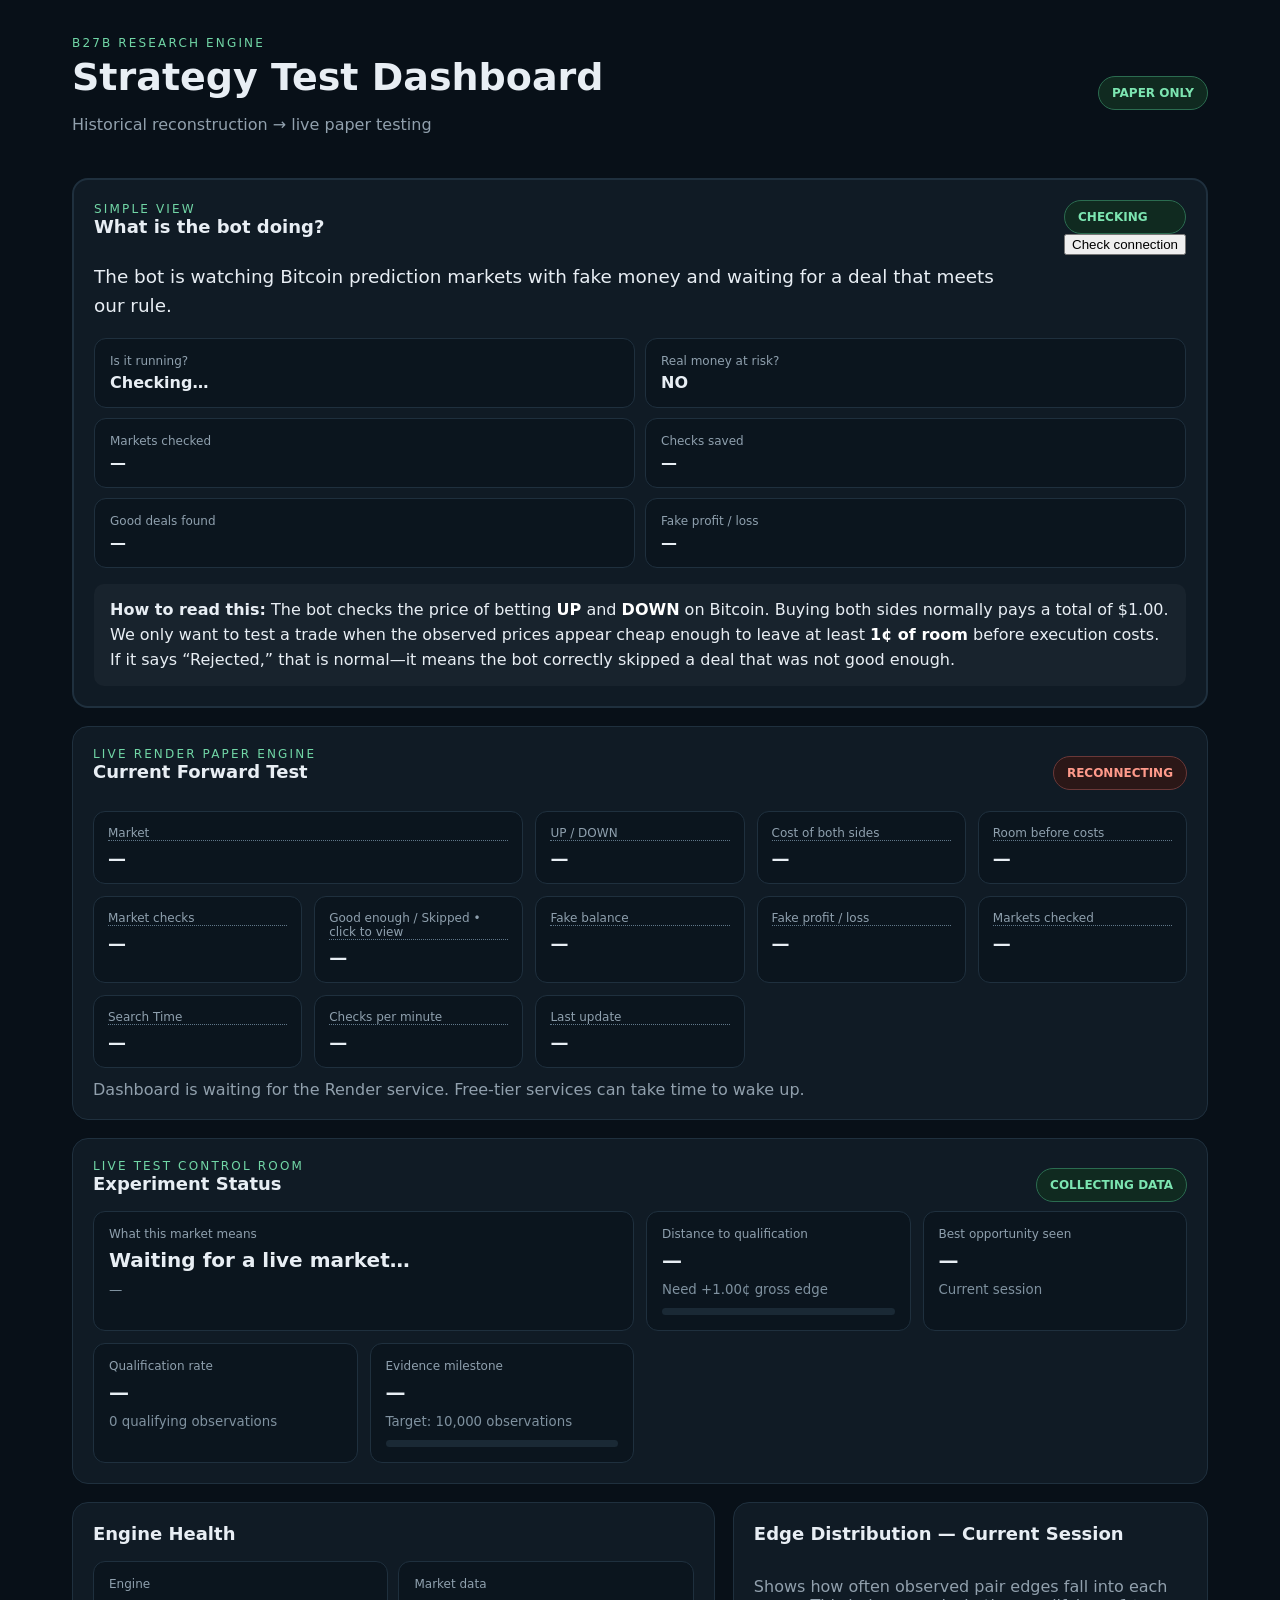
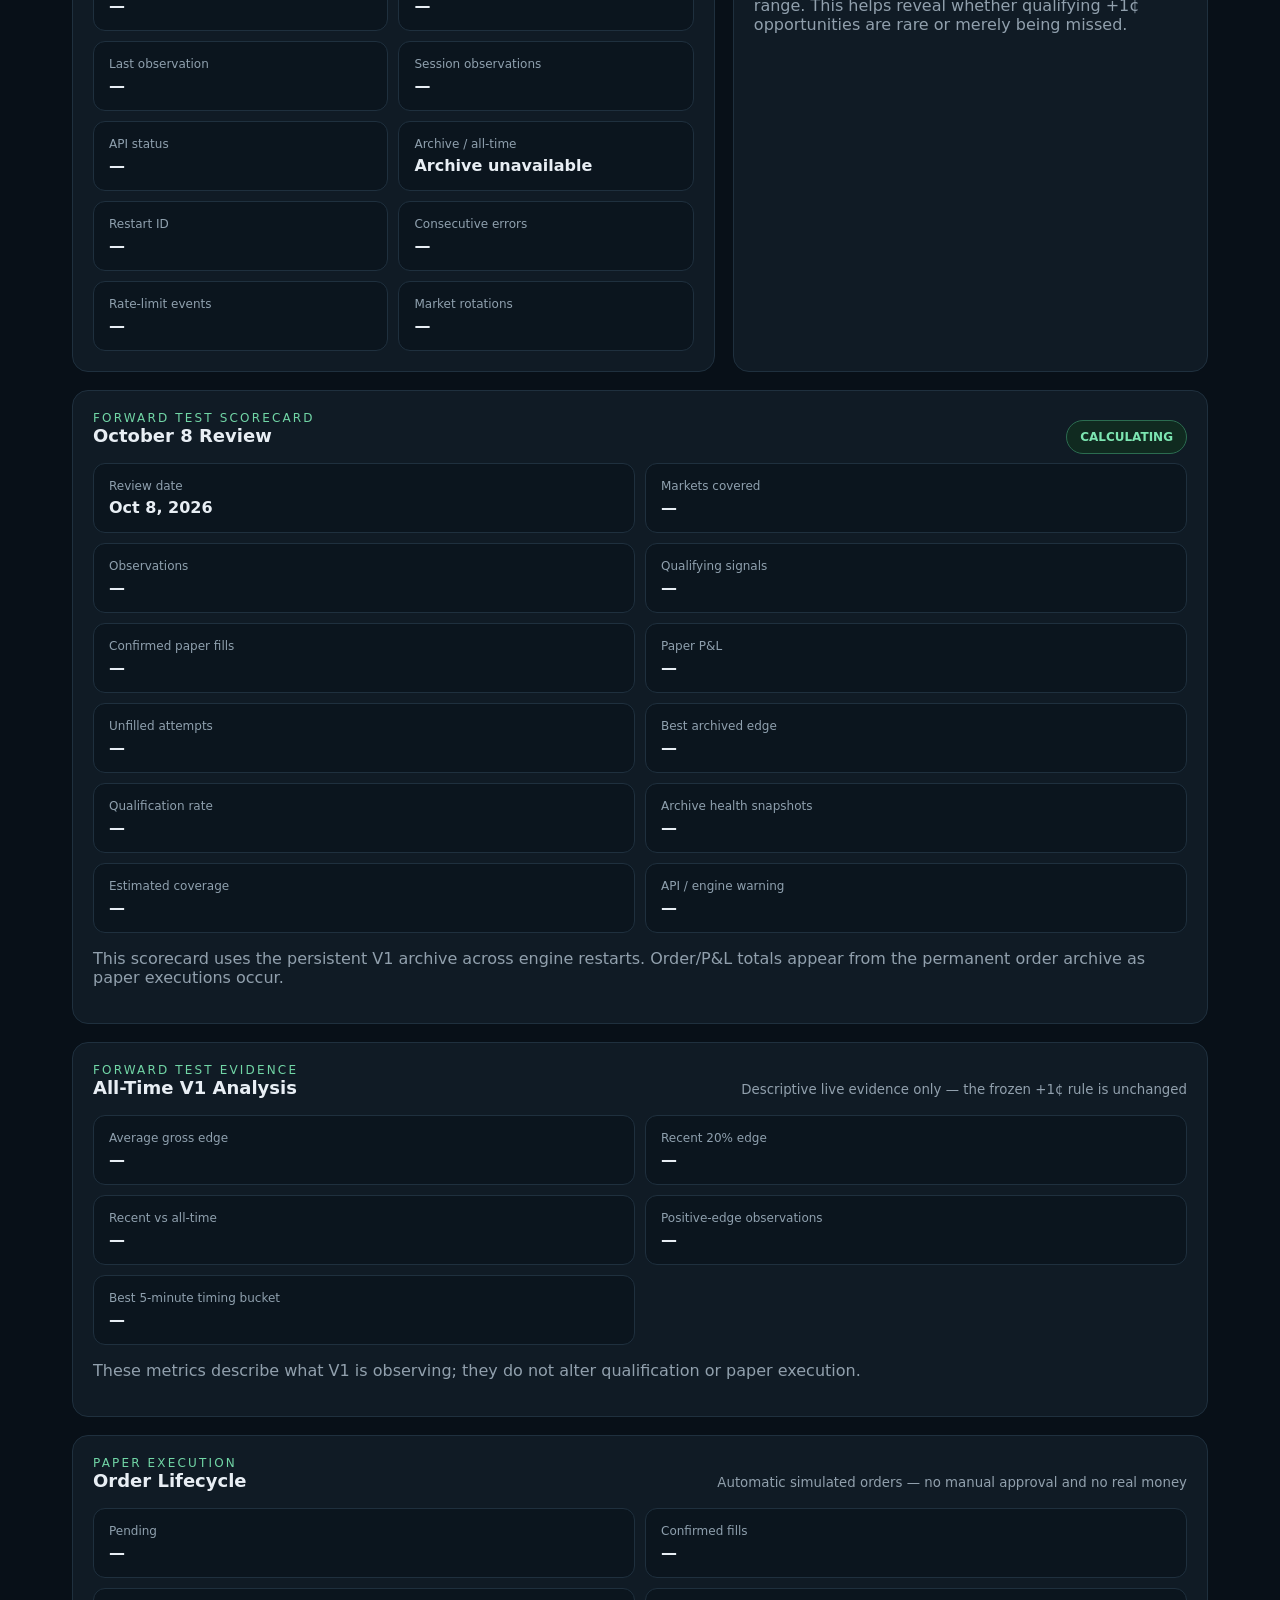
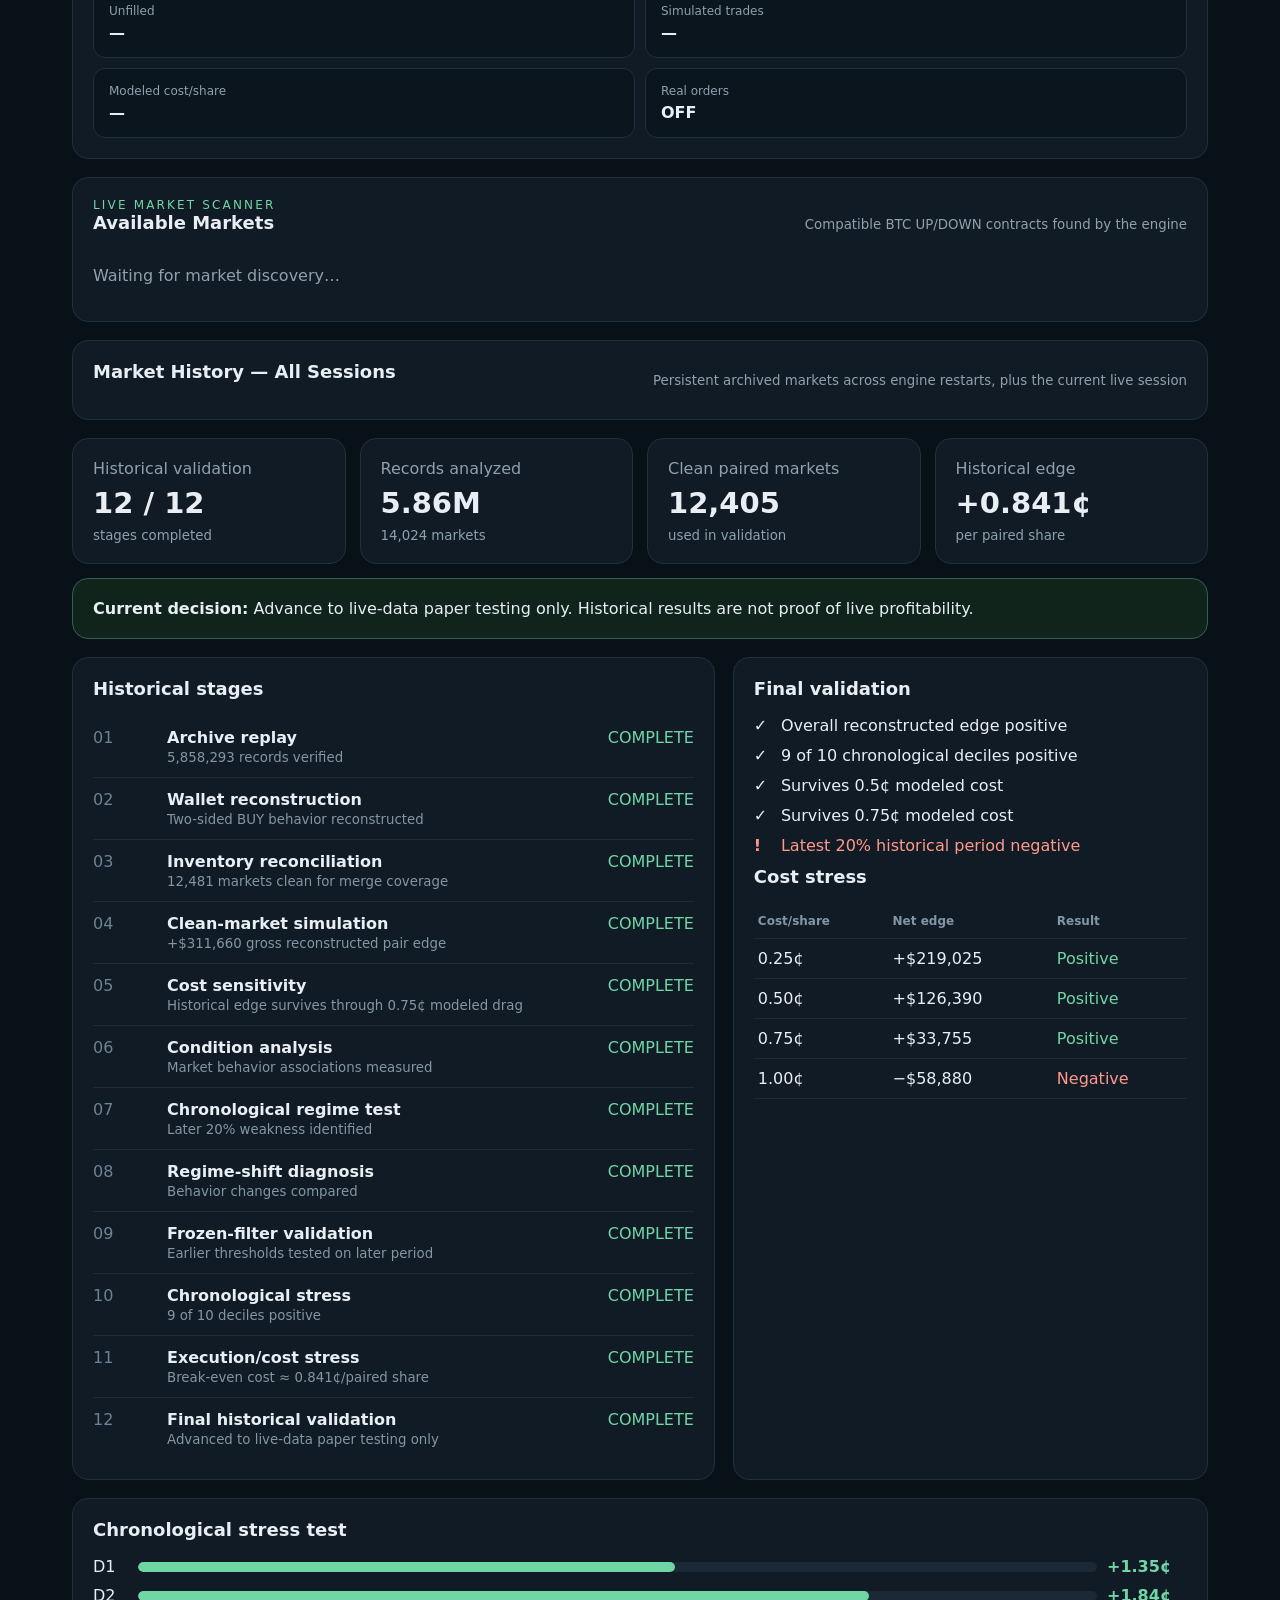
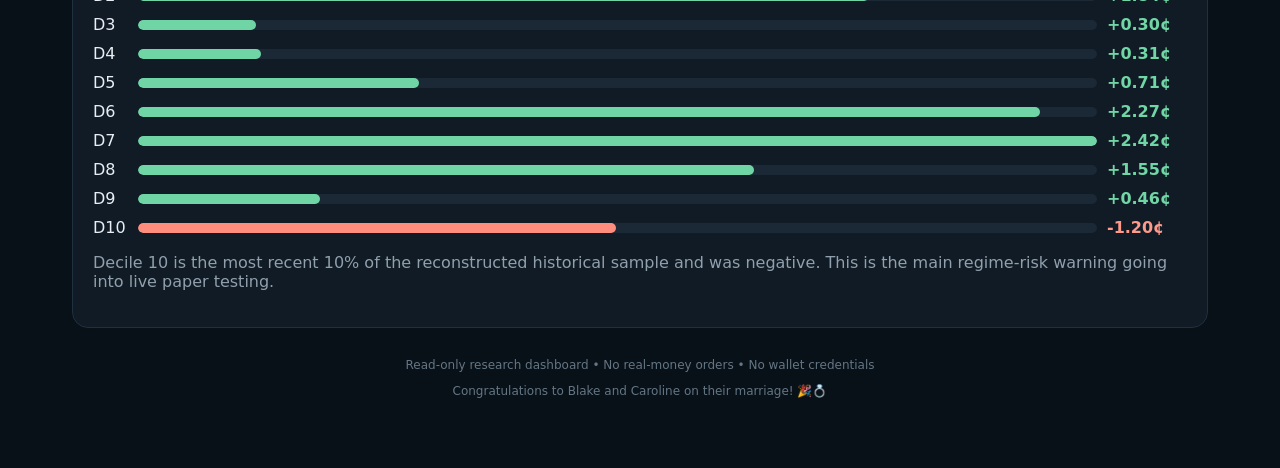
==== commit 17c58dac: "Add wedding congratulations to B27B dashboard" ====
--- a/dashboard/index.html
+++ b/dashboard/index.html
@@ -9,4 +9,4 @@
 </div></section>
 <div class="grid controlsplit"><section class="card"><h2>Engine Health</h2><div class="healthgrid"><p><span>Engine</span><b id="healthEngine">—</b></p><p><span>Market data</span><b id="healthData">—</b></p><p><span>Last observation</span><b id="healthLast">—</b></p><p><span>Session observations</span><b id="sessionObs">—</b></p><p><span>API status</span><b id="healthApi">—</b></p><p><span>Archive / all-time</span><b id="archiveHealth">Session data</b></p><p><span>Restart ID</span><b id="healthRestart">—</b></p><p><span>Consecutive errors</span><b id="healthErrors">—</b></p><p><span>Rate-limit events</span><b id="healthRateLimits">—</b></p><p><span>Market rotations</span><b id="healthRotations">—</b></p></div></section>
 <section class="card"><h2>Edge Distribution — Current Session</h2><div id="edgeDistribution" class="edgebins"></div><p class="muted">Shows how often observed pair edges fall into each range. This helps reveal whether qualifying +1¢ opportunities are rare or merely being missed.</p></section></div>
-<section class="card"><div class="livehead"><div><div class="eyebrow">FORWARD TEST SCORECARD</div><h2>October 8 Review</h2></div><div id="reviewCountdown" class="pill">CALCULATING</div></div><div class="healthgrid"><p><span>Review date</span><b>Oct 8, 2026</b></p><p><span>Markets covered</span><b id="reviewMarkets">—</b></p><p><span>Observations</span><b id="reviewObs">—</b></p><p><span>Qualifying signals</span><b id="reviewSignals">—</b></p><p><span>Confirmed paper fills</span><b id="reviewFills">—</b></p><p><span>Paper P&amp;L</span><b id="reviewPnl">—</b></p><p><span>Unfilled attempts</span><b id="reviewUnfilled">—</b></p><p><span>Best archived edge</span><b id="reviewBestEdge">—</b></p><p><span>Qualification rate</span><b id="reviewQualRate">—</b></p><p><span>Archive health snapshots</span><b id="reviewHealthSnapshots">—</b></p><p><span>Estimated coverage</span><b id="reviewCoverage">—</b></p><p><span>API / engine warning</span><b id="reviewHealth">—</b></p></div><p class="muted">This scorecard uses the persistent V1 archive across engine restarts. Order/P&L totals appear from the permanent order archive as paper executions occur.</p></section><section class="card"><div class="livehead"><div><div class="eyebrow">FORWARD TEST EVIDENCE</div><h2>All-Time V1 Analysis</h2></div><small class="muted">Descriptive live evidence only — the frozen +1¢ rule is unchanged</small></div><div class="healthgrid"><p><span>Average gross edge</span><b id="v1AvgEdge">—</b></p><p><span>Recent 20% edge</span><b id="v1RecentEdge">—</b></p><p><span>Recent vs all-time</span><b id="v1Trend">—</b></p><p><span>Positive-edge observations</span><b id="v1PositivePct">—</b></p><p><span>Best 5-minute timing bucket</span><b id="v1BestTiming">—</b></p></div><p class="muted">These metrics describe what V1 is observing; they do not alter qualification or paper execution.</p></section><section class="card"><div class="livehead"><div><div class="eyebrow">PAPER EXECUTION</div><h2>Order Lifecycle</h2></div><small class="muted">Automatic simulated orders — no manual approval and no real money</small></div><div class="healthgrid"><p><span>Pending</span><b id="pendingOrders">—</b></p><p><span>Confirmed fills</span><b id="confirmedOrders">—</b></p><p><span>Unfilled</span><b id="unfilledOrders">—</b></p><p><span>Simulated trades</span><b id="simTrades">—</b></p><p><span>Modeled cost/share</span><b id="modeledCost">—</b></p><p><span>Real orders</span><b id="realOrderState">OFF</b></p></div></section><section class="card"><div class="livehead"><div><div class="eyebrow">LIVE MARKET SCANNER</div><h2>Available Markets</h2></div><small class="muted">Compatible BTC UP/DOWN contracts found by the engine</small></div><div id="availableMarkets"><p class="muted">Waiting for market discovery…</p></div></section><section class="card"><div class="livehead"><h2>Market History — All Sessions</h2><small class="muted">Persistent archived markets across engine restarts, plus the current live session</small></div><div id="marketHistory"></div></section><section class="hero"><div><span>Historical validation</span><strong>12 / 12</strong><small>stages completed</small></div><div><span>Records analyzed</span><strong>5.86M</strong><small>14,024 markets</small></div><div><span>Clean paired markets</span><strong>12,405</strong><small>used in validation</small></div><div><span>Historical edge</span><strong>+0.841¢</strong><small>per paired share</small></div></section><section class="notice"><b>Current decision:</b> Advance to live-data paper testing only. Historical results are not proof of live profitability.</section><div class="grid"><section class="card"><h2>Historical stages</h2><div id="stages"></div></section><section class="card"><h2>Final validation</h2><div class="checks"><p><b>✓</b> Overall reconstructed edge positive</p><p><b>✓</b> 9 of 10 chronological deciles positive</p><p><b>✓</b> Survives 0.5¢ modeled cost</p><p><b>✓</b> Survives 0.75¢ modeled cost</p><p class="warn"><b>!</b> Latest 20% historical period negative</p></div><h2>Cost stress</h2><table><tr><th>Cost/share</th><th>Net edge</th><th>Result</th></tr><tr><td>0.25¢</td><td>+$219,025</td><td class="good">Positive</td></tr><tr><td>0.50¢</td><td>+$126,390</td><td class="good">Positive</td></tr><tr><td>0.75¢</td><td>+$33,755</td><td class="good">Positive</td></tr><tr><td>1.00¢</td><td>−$58,880</td><td class="bad">Negative</td></tr></table></section></div><section class="card"><h2>Chronological stress test</h2><div id="bars"></div><p class="muted">Decile 10 is the most recent 10% of the reconstructed historical sample and was negative. This is the main regime-risk warning going into live paper testing.</p></section><footer>Read-only research dashboard • No real-money orders • No wallet credentials</footer></main><script src="app.js?v=20261001-simple-fix2"></script></body></html>+<section class="card"><div class="livehead"><div><div class="eyebrow">FORWARD TEST SCORECARD</div><h2>October 8 Review</h2></div><div id="reviewCountdown" class="pill">CALCULATING</div></div><div class="healthgrid"><p><span>Review date</span><b>Oct 8, 2026</b></p><p><span>Markets covered</span><b id="reviewMarkets">—</b></p><p><span>Observations</span><b id="reviewObs">—</b></p><p><span>Qualifying signals</span><b id="reviewSignals">—</b></p><p><span>Confirmed paper fills</span><b id="reviewFills">—</b></p><p><span>Paper P&amp;L</span><b id="reviewPnl">—</b></p><p><span>Unfilled attempts</span><b id="reviewUnfilled">—</b></p><p><span>Best archived edge</span><b id="reviewBestEdge">—</b></p><p><span>Qualification rate</span><b id="reviewQualRate">—</b></p><p><span>Archive health snapshots</span><b id="reviewHealthSnapshots">—</b></p><p><span>Estimated coverage</span><b id="reviewCoverage">—</b></p><p><span>API / engine warning</span><b id="reviewHealth">—</b></p></div><p class="muted">This scorecard uses the persistent V1 archive across engine restarts. Order/P&L totals appear from the permanent order archive as paper executions occur.</p></section><section class="card"><div class="livehead"><div><div class="eyebrow">FORWARD TEST EVIDENCE</div><h2>All-Time V1 Analysis</h2></div><small class="muted">Descriptive live evidence only — the frozen +1¢ rule is unchanged</small></div><div class="healthgrid"><p><span>Average gross edge</span><b id="v1AvgEdge">—</b></p><p><span>Recent 20% edge</span><b id="v1RecentEdge">—</b></p><p><span>Recent vs all-time</span><b id="v1Trend">—</b></p><p><span>Positive-edge observations</span><b id="v1PositivePct">—</b></p><p><span>Best 5-minute timing bucket</span><b id="v1BestTiming">—</b></p></div><p class="muted">These metrics describe what V1 is observing; they do not alter qualification or paper execution.</p></section><section class="card"><div class="livehead"><div><div class="eyebrow">PAPER EXECUTION</div><h2>Order Lifecycle</h2></div><small class="muted">Automatic simulated orders — no manual approval and no real money</small></div><div class="healthgrid"><p><span>Pending</span><b id="pendingOrders">—</b></p><p><span>Confirmed fills</span><b id="confirmedOrders">—</b></p><p><span>Unfilled</span><b id="unfilledOrders">—</b></p><p><span>Simulated trades</span><b id="simTrades">—</b></p><p><span>Modeled cost/share</span><b id="modeledCost">—</b></p><p><span>Real orders</span><b id="realOrderState">OFF</b></p></div></section><section class="card"><div class="livehead"><div><div class="eyebrow">LIVE MARKET SCANNER</div><h2>Available Markets</h2></div><small class="muted">Compatible BTC UP/DOWN contracts found by the engine</small></div><div id="availableMarkets"><p class="muted">Waiting for market discovery…</p></div></section><section class="card"><div class="livehead"><h2>Market History — All Sessions</h2><small class="muted">Persistent archived markets across engine restarts, plus the current live session</small></div><div id="marketHistory"></div></section><section class="hero"><div><span>Historical validation</span><strong>12 / 12</strong><small>stages completed</small></div><div><span>Records analyzed</span><strong>5.86M</strong><small>14,024 markets</small></div><div><span>Clean paired markets</span><strong>12,405</strong><small>used in validation</small></div><div><span>Historical edge</span><strong>+0.841¢</strong><small>per paired share</small></div></section><section class="notice"><b>Current decision:</b> Advance to live-data paper testing only. Historical results are not proof of live profitability.</section><div class="grid"><section class="card"><h2>Historical stages</h2><div id="stages"></div></section><section class="card"><h2>Final validation</h2><div class="checks"><p><b>✓</b> Overall reconstructed edge positive</p><p><b>✓</b> 9 of 10 chronological deciles positive</p><p><b>✓</b> Survives 0.5¢ modeled cost</p><p><b>✓</b> Survives 0.75¢ modeled cost</p><p class="warn"><b>!</b> Latest 20% historical period negative</p></div><h2>Cost stress</h2><table><tr><th>Cost/share</th><th>Net edge</th><th>Result</th></tr><tr><td>0.25¢</td><td>+$219,025</td><td class="good">Positive</td></tr><tr><td>0.50¢</td><td>+$126,390</td><td class="good">Positive</td></tr><tr><td>0.75¢</td><td>+$33,755</td><td class="good">Positive</td></tr><tr><td>1.00¢</td><td>−$58,880</td><td class="bad">Negative</td></tr></table></section></div><section class="card"><h2>Chronological stress test</h2><div id="bars"></div><p class="muted">Decile 10 is the most recent 10% of the reconstructed historical sample and was negative. This is the main regime-risk warning going into live paper testing.</p></section><footer>Read-only research dashboard • No real-money orders • No wallet credentials</footer><footer>Congratulations to Blake and Caroline on their marriage! 🎉💍</footer></main><script src="app.js?v=20261001-simple-fix2"></script></body></html>
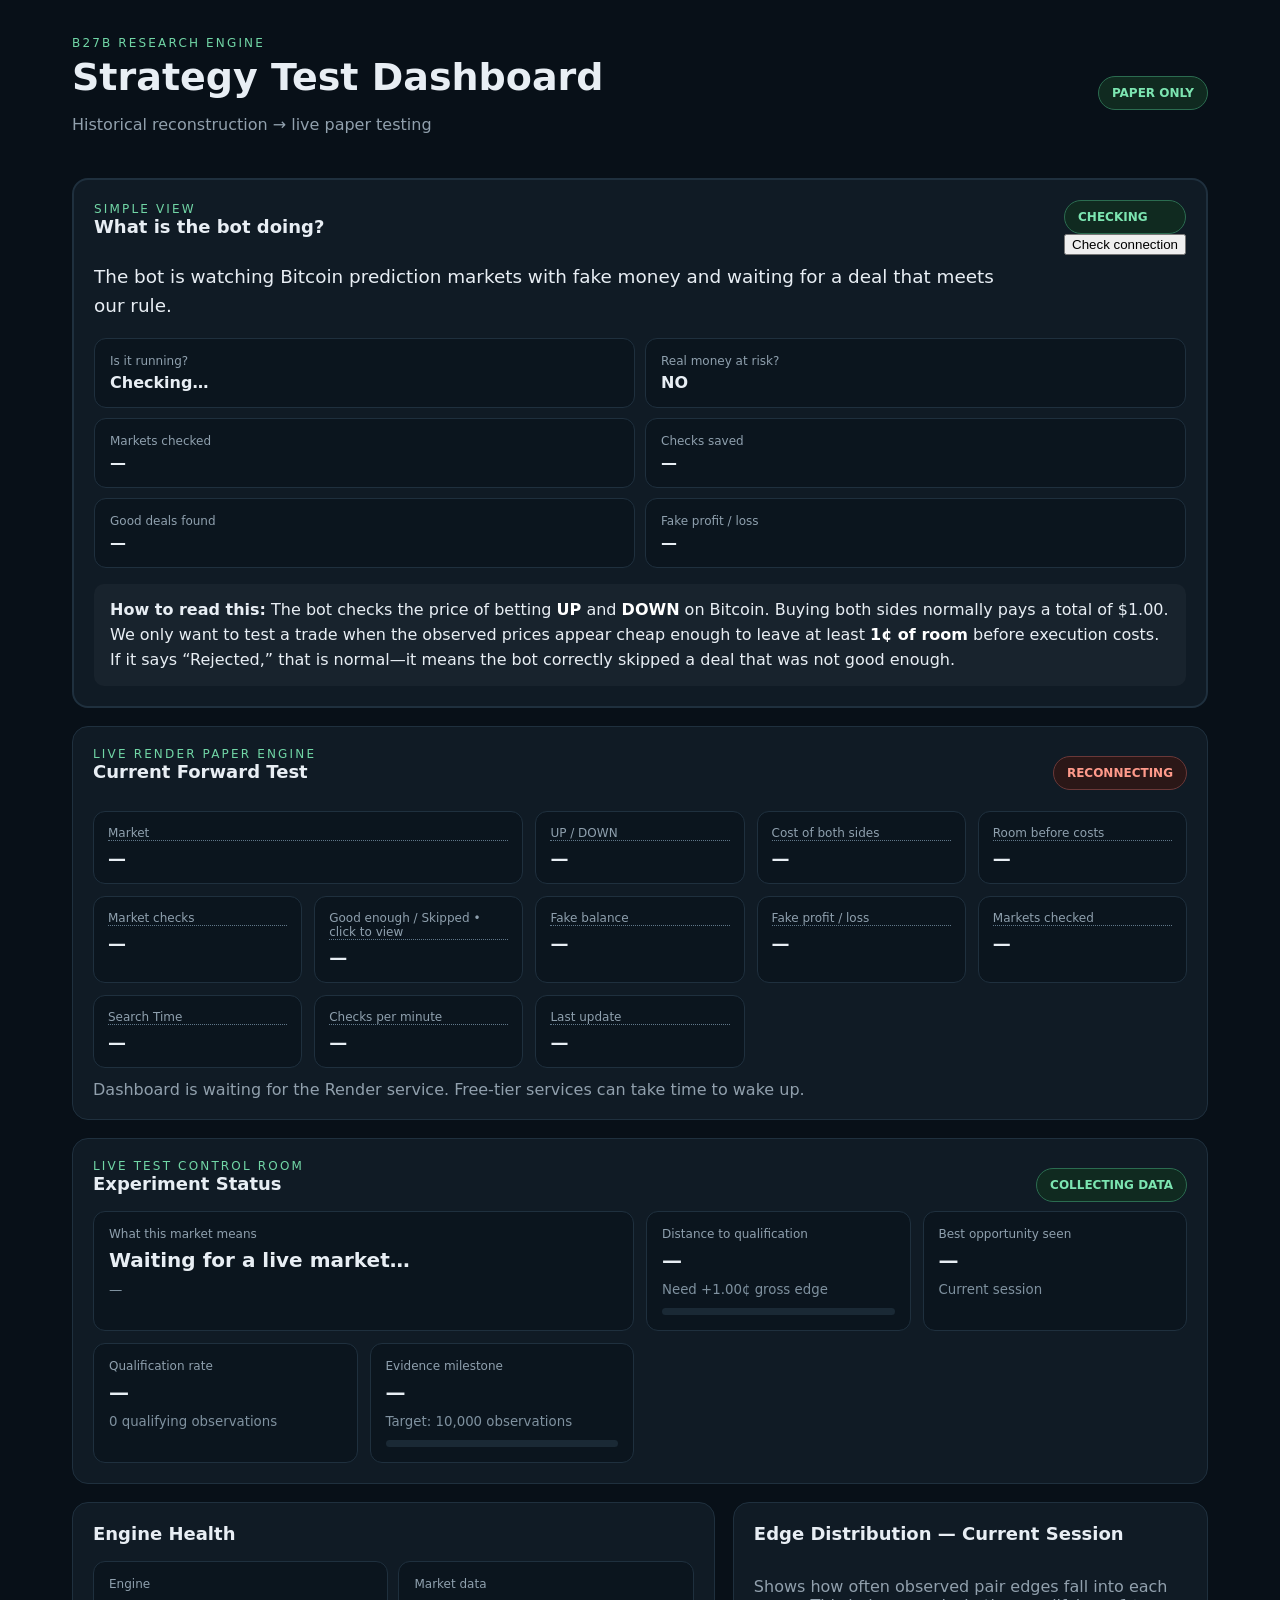
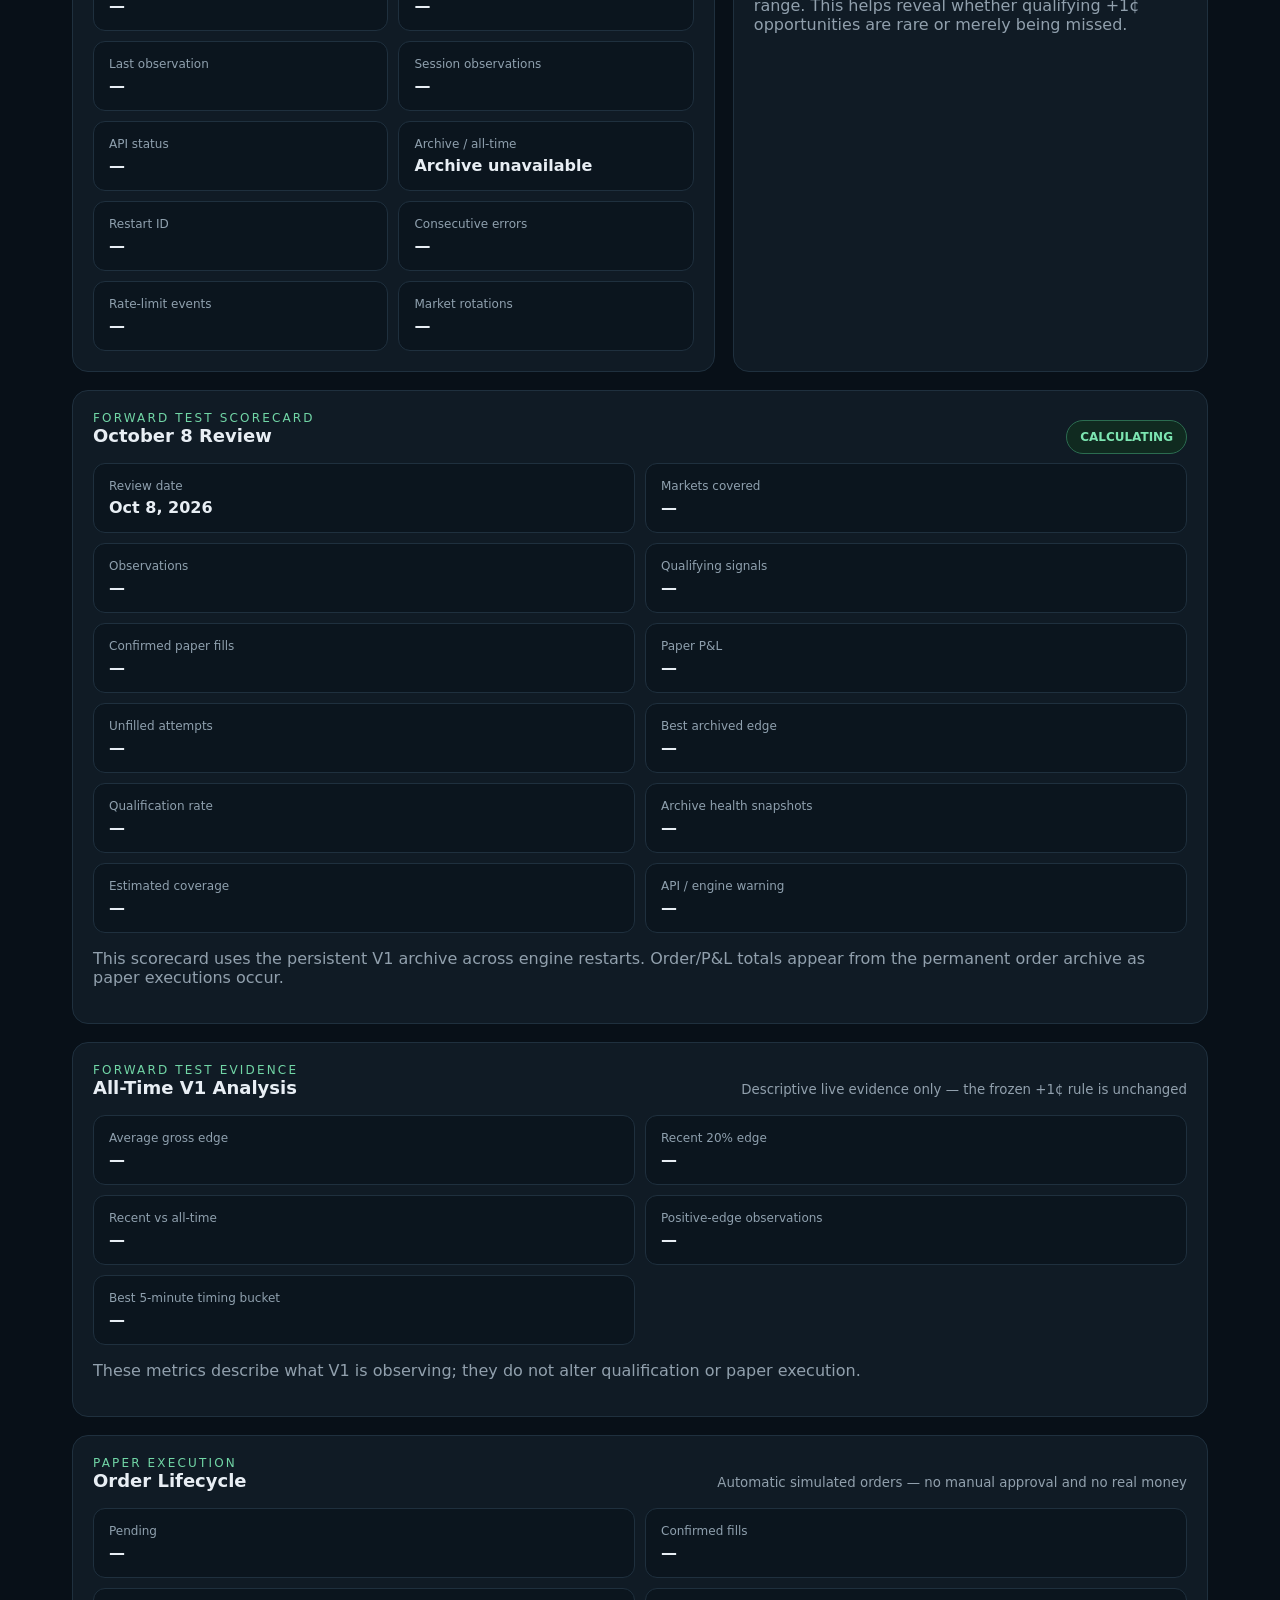
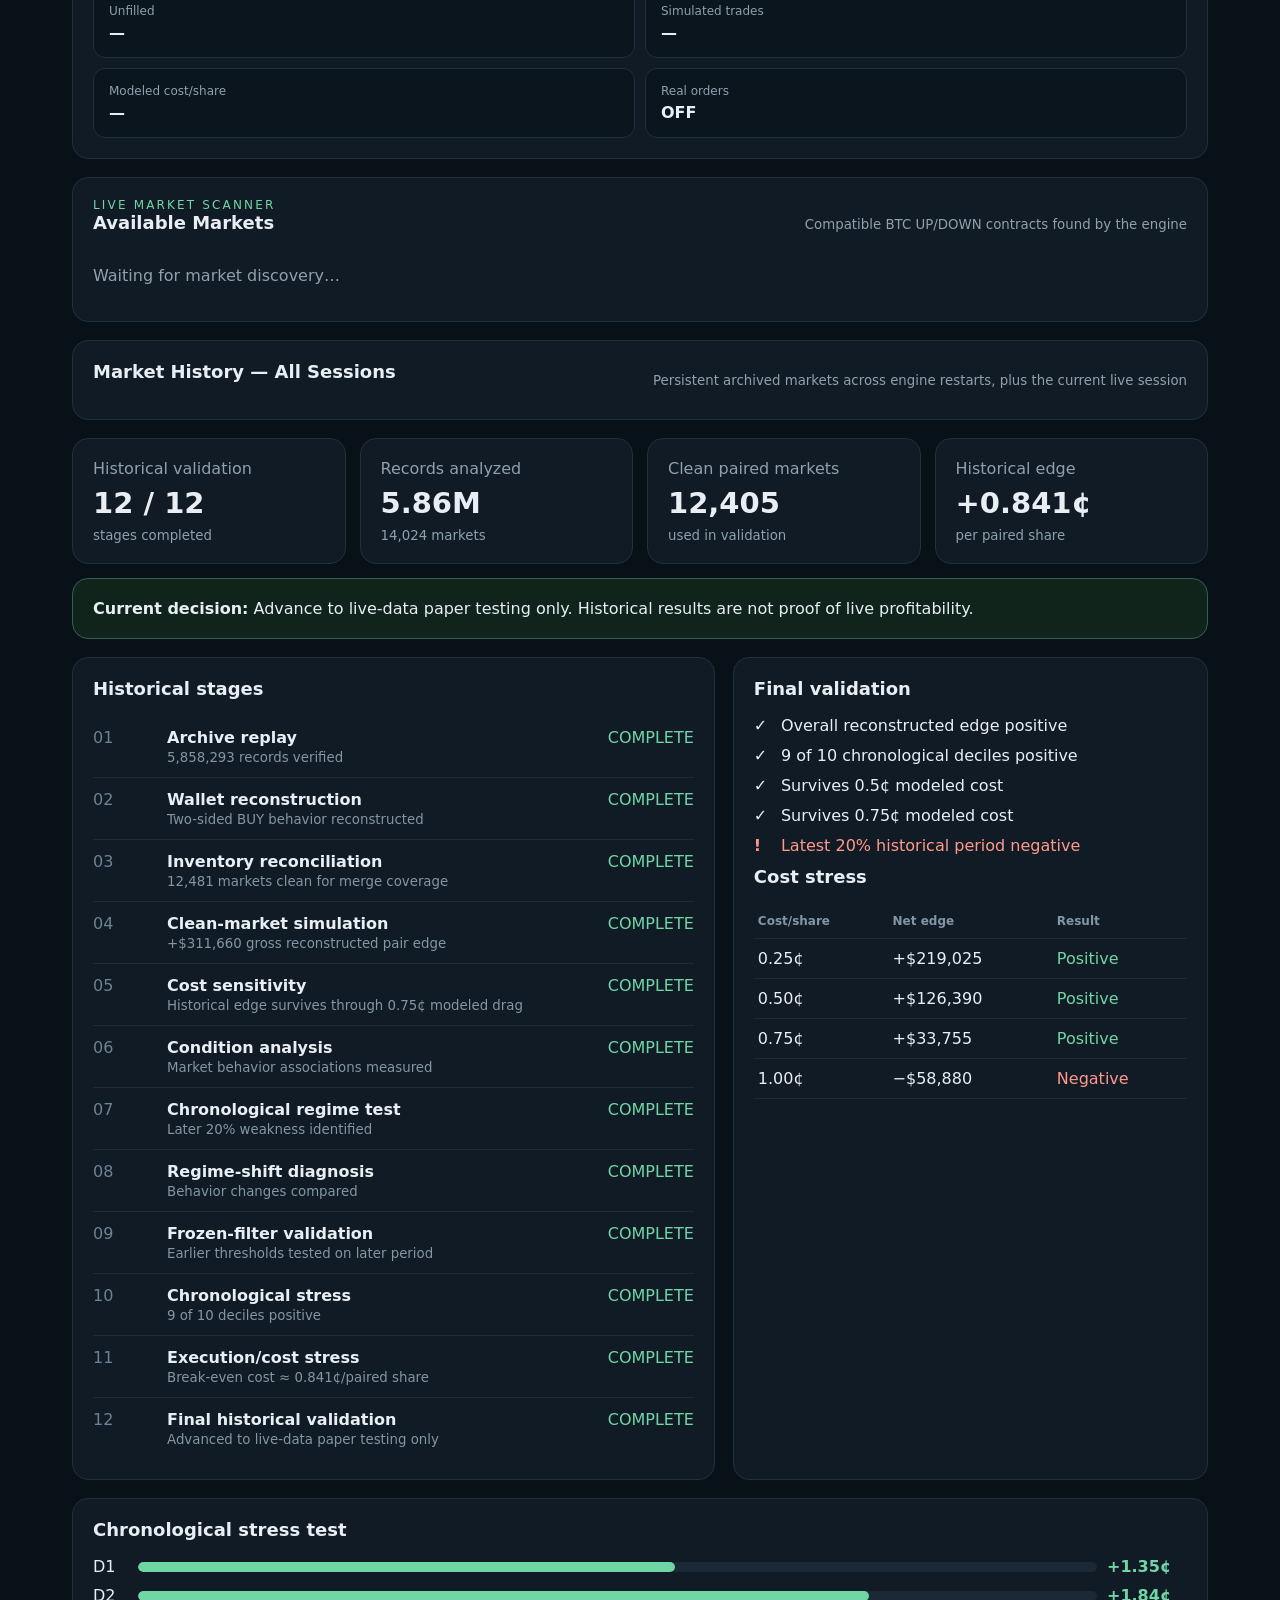
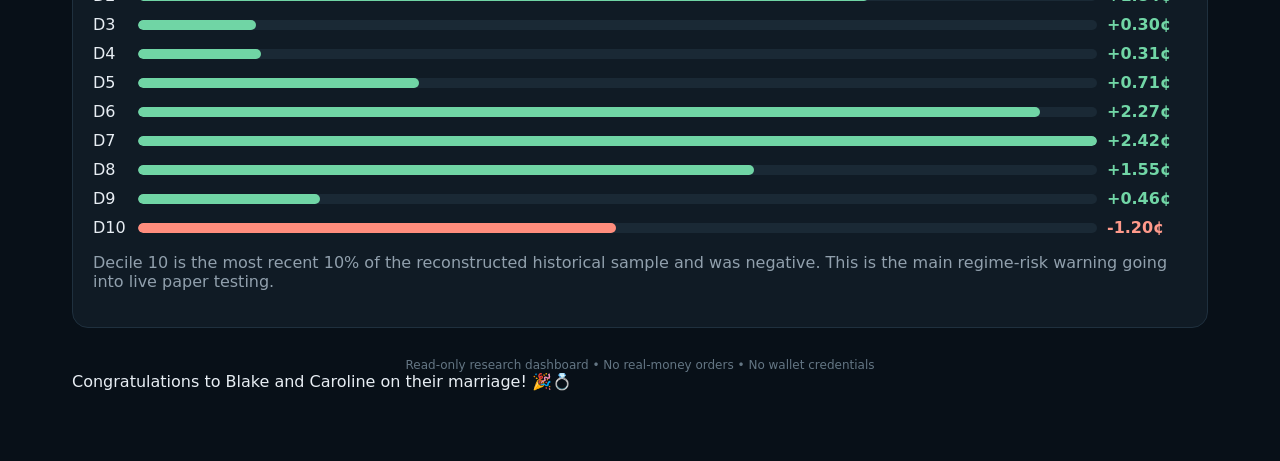
==== commit d62e7d7f: "Make wedding message prominent on B27B dashboard" ====
--- a/dashboard/index.html
+++ b/dashboard/index.html
@@ -9,4 +9,4 @@
 </div></section>
 <div class="grid controlsplit"><section class="card"><h2>Engine Health</h2><div class="healthgrid"><p><span>Engine</span><b id="healthEngine">—</b></p><p><span>Market data</span><b id="healthData">—</b></p><p><span>Last observation</span><b id="healthLast">—</b></p><p><span>Session observations</span><b id="sessionObs">—</b></p><p><span>API status</span><b id="healthApi">—</b></p><p><span>Archive / all-time</span><b id="archiveHealth">Session data</b></p><p><span>Restart ID</span><b id="healthRestart">—</b></p><p><span>Consecutive errors</span><b id="healthErrors">—</b></p><p><span>Rate-limit events</span><b id="healthRateLimits">—</b></p><p><span>Market rotations</span><b id="healthRotations">—</b></p></div></section>
 <section class="card"><h2>Edge Distribution — Current Session</h2><div id="edgeDistribution" class="edgebins"></div><p class="muted">Shows how often observed pair edges fall into each range. This helps reveal whether qualifying +1¢ opportunities are rare or merely being missed.</p></section></div>
-<section class="card"><div class="livehead"><div><div class="eyebrow">FORWARD TEST SCORECARD</div><h2>October 8 Review</h2></div><div id="reviewCountdown" class="pill">CALCULATING</div></div><div class="healthgrid"><p><span>Review date</span><b>Oct 8, 2026</b></p><p><span>Markets covered</span><b id="reviewMarkets">—</b></p><p><span>Observations</span><b id="reviewObs">—</b></p><p><span>Qualifying signals</span><b id="reviewSignals">—</b></p><p><span>Confirmed paper fills</span><b id="reviewFills">—</b></p><p><span>Paper P&amp;L</span><b id="reviewPnl">—</b></p><p><span>Unfilled attempts</span><b id="reviewUnfilled">—</b></p><p><span>Best archived edge</span><b id="reviewBestEdge">—</b></p><p><span>Qualification rate</span><b id="reviewQualRate">—</b></p><p><span>Archive health snapshots</span><b id="reviewHealthSnapshots">—</b></p><p><span>Estimated coverage</span><b id="reviewCoverage">—</b></p><p><span>API / engine warning</span><b id="reviewHealth">—</b></p></div><p class="muted">This scorecard uses the persistent V1 archive across engine restarts. Order/P&L totals appear from the permanent order archive as paper executions occur.</p></section><section class="card"><div class="livehead"><div><div class="eyebrow">FORWARD TEST EVIDENCE</div><h2>All-Time V1 Analysis</h2></div><small class="muted">Descriptive live evidence only — the frozen +1¢ rule is unchanged</small></div><div class="healthgrid"><p><span>Average gross edge</span><b id="v1AvgEdge">—</b></p><p><span>Recent 20% edge</span><b id="v1RecentEdge">—</b></p><p><span>Recent vs all-time</span><b id="v1Trend">—</b></p><p><span>Positive-edge observations</span><b id="v1PositivePct">—</b></p><p><span>Best 5-minute timing bucket</span><b id="v1BestTiming">—</b></p></div><p class="muted">These metrics describe what V1 is observing; they do not alter qualification or paper execution.</p></section><section class="card"><div class="livehead"><div><div class="eyebrow">PAPER EXECUTION</div><h2>Order Lifecycle</h2></div><small class="muted">Automatic simulated orders — no manual approval and no real money</small></div><div class="healthgrid"><p><span>Pending</span><b id="pendingOrders">—</b></p><p><span>Confirmed fills</span><b id="confirmedOrders">—</b></p><p><span>Unfilled</span><b id="unfilledOrders">—</b></p><p><span>Simulated trades</span><b id="simTrades">—</b></p><p><span>Modeled cost/share</span><b id="modeledCost">—</b></p><p><span>Real orders</span><b id="realOrderState">OFF</b></p></div></section><section class="card"><div class="livehead"><div><div class="eyebrow">LIVE MARKET SCANNER</div><h2>Available Markets</h2></div><small class="muted">Compatible BTC UP/DOWN contracts found by the engine</small></div><div id="availableMarkets"><p class="muted">Waiting for market discovery…</p></div></section><section class="card"><div class="livehead"><h2>Market History — All Sessions</h2><small class="muted">Persistent archived markets across engine restarts, plus the current live session</small></div><div id="marketHistory"></div></section><section class="hero"><div><span>Historical validation</span><strong>12 / 12</strong><small>stages completed</small></div><div><span>Records analyzed</span><strong>5.86M</strong><small>14,024 markets</small></div><div><span>Clean paired markets</span><strong>12,405</strong><small>used in validation</small></div><div><span>Historical edge</span><strong>+0.841¢</strong><small>per paired share</small></div></section><section class="notice"><b>Current decision:</b> Advance to live-data paper testing only. Historical results are not proof of live profitability.</section><div class="grid"><section class="card"><h2>Historical stages</h2><div id="stages"></div></section><section class="card"><h2>Final validation</h2><div class="checks"><p><b>✓</b> Overall reconstructed edge positive</p><p><b>✓</b> 9 of 10 chronological deciles positive</p><p><b>✓</b> Survives 0.5¢ modeled cost</p><p><b>✓</b> Survives 0.75¢ modeled cost</p><p class="warn"><b>!</b> Latest 20% historical period negative</p></div><h2>Cost stress</h2><table><tr><th>Cost/share</th><th>Net edge</th><th>Result</th></tr><tr><td>0.25¢</td><td>+$219,025</td><td class="good">Positive</td></tr><tr><td>0.50¢</td><td>+$126,390</td><td class="good">Positive</td></tr><tr><td>0.75¢</td><td>+$33,755</td><td class="good">Positive</td></tr><tr><td>1.00¢</td><td>−$58,880</td><td class="bad">Negative</td></tr></table></section></div><section class="card"><h2>Chronological stress test</h2><div id="bars"></div><p class="muted">Decile 10 is the most recent 10% of the reconstructed historical sample and was negative. This is the main regime-risk warning going into live paper testing.</p></section><footer>Read-only research dashboard • No real-money orders • No wallet credentials</footer><footer>Congratulations to Blake and Caroline on their marriage! 🎉💍</footer></main><script src="app.js?v=20261001-simple-fix2"></script></body></html>+<section class="card"><div class="livehead"><div><div class="eyebrow">FORWARD TEST SCORECARD</div><h2>October 8 Review</h2></div><div id="reviewCountdown" class="pill">CALCULATING</div></div><div class="healthgrid"><p><span>Review date</span><b>Oct 8, 2026</b></p><p><span>Markets covered</span><b id="reviewMarkets">—</b></p><p><span>Observations</span><b id="reviewObs">—</b></p><p><span>Qualifying signals</span><b id="reviewSignals">—</b></p><p><span>Confirmed paper fills</span><b id="reviewFills">—</b></p><p><span>Paper P&amp;L</span><b id="reviewPnl">—</b></p><p><span>Unfilled attempts</span><b id="reviewUnfilled">—</b></p><p><span>Best archived edge</span><b id="reviewBestEdge">—</b></p><p><span>Qualification rate</span><b id="reviewQualRate">—</b></p><p><span>Archive health snapshots</span><b id="reviewHealthSnapshots">—</b></p><p><span>Estimated coverage</span><b id="reviewCoverage">—</b></p><p><span>API / engine warning</span><b id="reviewHealth">—</b></p></div><p class="muted">This scorecard uses the persistent V1 archive across engine restarts. Order/P&L totals appear from the permanent order archive as paper executions occur.</p></section><section class="card"><div class="livehead"><div><div class="eyebrow">FORWARD TEST EVIDENCE</div><h2>All-Time V1 Analysis</h2></div><small class="muted">Descriptive live evidence only — the frozen +1¢ rule is unchanged</small></div><div class="healthgrid"><p><span>Average gross edge</span><b id="v1AvgEdge">—</b></p><p><span>Recent 20% edge</span><b id="v1RecentEdge">—</b></p><p><span>Recent vs all-time</span><b id="v1Trend">—</b></p><p><span>Positive-edge observations</span><b id="v1PositivePct">—</b></p><p><span>Best 5-minute timing bucket</span><b id="v1BestTiming">—</b></p></div><p class="muted">These metrics describe what V1 is observing; they do not alter qualification or paper execution.</p></section><section class="card"><div class="livehead"><div><div class="eyebrow">PAPER EXECUTION</div><h2>Order Lifecycle</h2></div><small class="muted">Automatic simulated orders — no manual approval and no real money</small></div><div class="healthgrid"><p><span>Pending</span><b id="pendingOrders">—</b></p><p><span>Confirmed fills</span><b id="confirmedOrders">—</b></p><p><span>Unfilled</span><b id="unfilledOrders">—</b></p><p><span>Simulated trades</span><b id="simTrades">—</b></p><p><span>Modeled cost/share</span><b id="modeledCost">—</b></p><p><span>Real orders</span><b id="realOrderState">OFF</b></p></div></section><section class="card"><div class="livehead"><div><div class="eyebrow">LIVE MARKET SCANNER</div><h2>Available Markets</h2></div><small class="muted">Compatible BTC UP/DOWN contracts found by the engine</small></div><div id="availableMarkets"><p class="muted">Waiting for market discovery…</p></div></section><section class="card"><div class="livehead"><h2>Market History — All Sessions</h2><small class="muted">Persistent archived markets across engine restarts, plus the current live session</small></div><div id="marketHistory"></div></section><section class="hero"><div><span>Historical validation</span><strong>12 / 12</strong><small>stages completed</small></div><div><span>Records analyzed</span><strong>5.86M</strong><small>14,024 markets</small></div><div><span>Clean paired markets</span><strong>12,405</strong><small>used in validation</small></div><div><span>Historical edge</span><strong>+0.841¢</strong><small>per paired share</small></div></section><section class="notice"><b>Current decision:</b> Advance to live-data paper testing only. Historical results are not proof of live profitability.</section><div class="grid"><section class="card"><h2>Historical stages</h2><div id="stages"></div></section><section class="card"><h2>Final validation</h2><div class="checks"><p><b>✓</b> Overall reconstructed edge positive</p><p><b>✓</b> 9 of 10 chronological deciles positive</p><p><b>✓</b> Survives 0.5¢ modeled cost</p><p><b>✓</b> Survives 0.75¢ modeled cost</p><p class="warn"><b>!</b> Latest 20% historical period negative</p></div><h2>Cost stress</h2><table><tr><th>Cost/share</th><th>Net edge</th><th>Result</th></tr><tr><td>0.25¢</td><td>+$219,025</td><td class="good">Positive</td></tr><tr><td>0.50¢</td><td>+$126,390</td><td class="good">Positive</td></tr><tr><td>0.75¢</td><td>+$33,755</td><td class="good">Positive</td></tr><tr><td>1.00¢</td><td>−$58,880</td><td class="bad">Negative</td></tr></table></section></div><section class="card"><h2>Chronological stress test</h2><div id="bars"></div><p class="muted">Decile 10 is the most recent 10% of the reconstructed historical sample and was negative. This is the main regime-risk warning going into live paper testing.</p></section><footer>Read-only research dashboard • No real-money orders • No wallet credentials</footer><div class="wedding-message">Congratulations to Blake and Caroline on their marriage! 🎉💍</div></main><script src="app.js?v=20261001-simple-fix2"></script></body></html>
